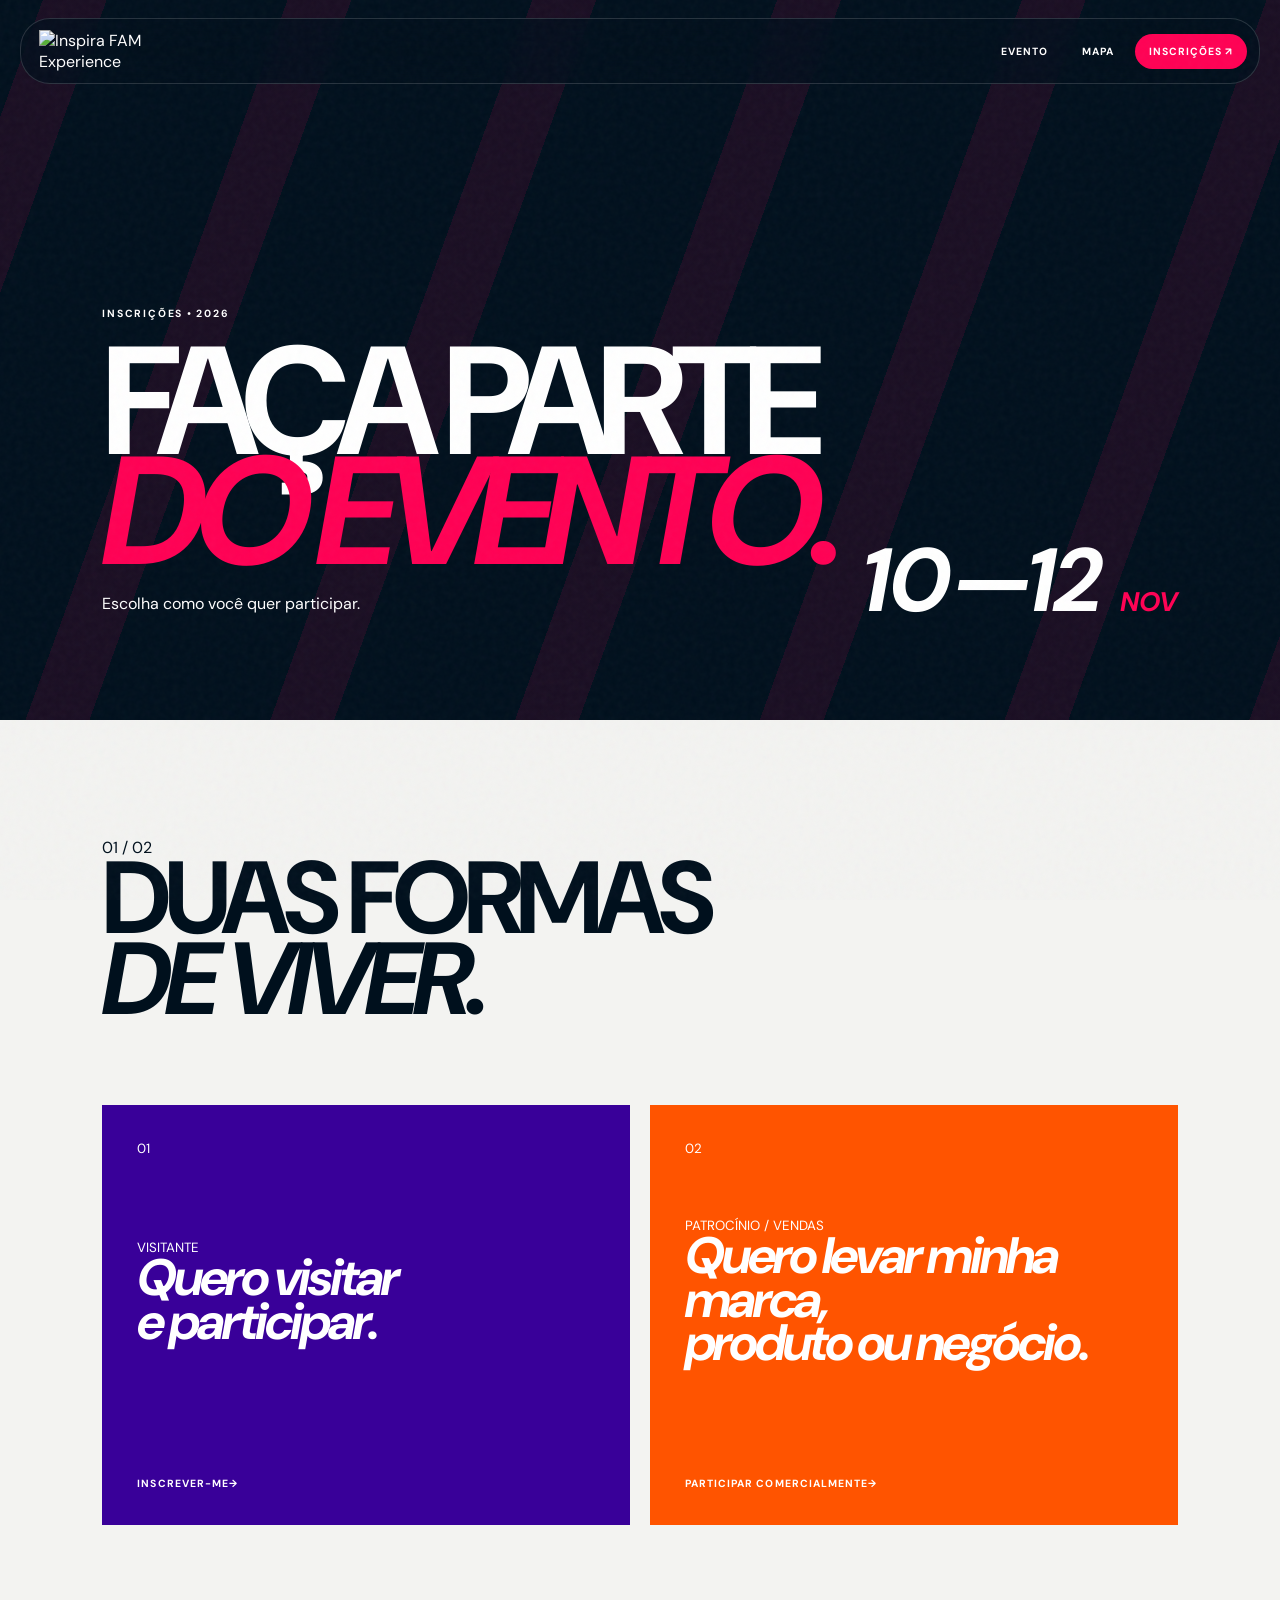
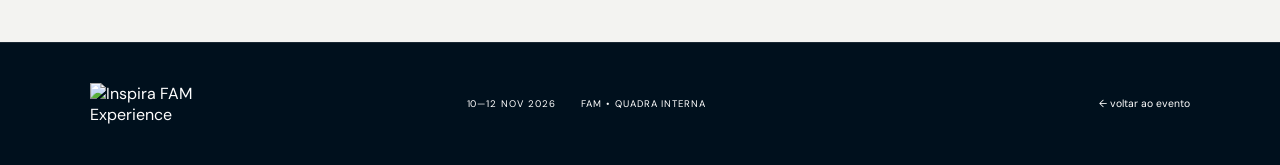
==== inscricoes.html @ b6176042 "Add files via upload" ====
<!doctype html>

<html lang="pt-BR">

<head>

  <meta charset="utf-8">

  <meta
    name="viewport"
    content="width=device-width, initial-scale=1"
  >

  <title>
    Inscrições — Inspira FAM Experience
  </title>

  <link
    rel="stylesheet"
    href="style.css"
  >

</head>


<body class="registration-page">


  <div class="noise"></div>


  <!-- =========================================================
       MENU
  ========================================================= -->

  <header
    class="site-nav"
    id="top"
  >

    <a
      class="brand-link"
      href="index.html"
    >

      <img
        src="assets/brand/logo-experience-horizontal.png"
        alt="Inspira FAM Experience"
      >

    </a>


    <nav>

      <a
        class="nav-link"
        href="index.html"
      >
        Evento
      </a>

      <a
        class="nav-link"
        href="mapa.html"
      >
        Mapa
      </a>

      <a
        class="nav-link nav-cta active"
        href="inscricoes.html"
      >
        Inscrições
        <span>↗</span>
      </a>

    </nav>

  </header>



  <main>


    <!-- =========================================================
         HERO
    ========================================================= -->

    <section class="registration-hero section-dark">

      <div class="registration-stripes"></div>


      <img
        class="mascot registration-m1"
        src="assets/brand/mascote-arco.png"
        alt=""
      >


      <img
        class="mascot registration-m2"
        src="assets/brand/mascote-estrela.png"
        alt=""
      >


      <div class="registration-title reveal">

        <span class="kicker">
          INSCRIÇÕES • 2026
        </span>


        <h1>
          FAÇA PARTE<br>
          <i>DO EVENTO.</i>
        </h1>


        <p>
          Escolha como você quer participar.
        </p>

      </div>


      <div class="registration-date">
        10—12
        <span>NOV</span>
      </div>

    </section>



    <!-- =========================================================
         ESCOLHA
    ========================================================= -->

    <section
      class="registration-choice section-light"
      id="escolha"
    >

      <div class="choice-intro reveal">

        <span>
          01 / 02
        </span>

        <h2>
          DUAS FORMAS<br>
          <i>DE VIVER.</i>
        </h2>

      </div>


      <div class="choice-grid">


        <!-- VISITANTE -->

        <button
          class="choice-card choice-visitor reveal"
          type="button"
          data-form="visitor"
        >

          <span class="choice-number">
            01
          </span>


          <img
            src="assets/brand/mascote-quadrado.png"
            class="choice-mascot"
            alt=""
          >


          <div>

            <span>
              VISITANTE
            </span>

            <h3>
              Quero visitar<br>
              e participar.
            </h3>

          </div>


          <strong>
            INSCREVER-ME
            <b>→</b>
          </strong>

        </button>



        <!-- COMERCIAL -->

        <button
          class="choice-card choice-commercial reveal"
          type="button"
          data-form="commercial"
        >

          <span class="choice-number">
            02
          </span>


          <img
            src="assets/brand/mascote-explosao.png"
            class="choice-mascot"
            alt=""
          >


          <div>

            <span>
              PATROCÍNIO / VENDAS
            </span>

            <h3>
              Quero levar minha marca,<br>
              produto ou negócio.
            </h3>

          </div>


          <strong>
            PARTICIPAR COMERCIALMENTE
            <b>→</b>
          </strong>

        </button>

      </div>

    </section>



    <!-- =========================================================
         FORMULÁRIOS
    ========================================================= -->

    <section
      class="form-section section-dark is-hidden"
      id="forms"
      aria-hidden="true"
    >

      <div class="form-graphic">
        <span>INS</span>
        <i>pira</i>
        <b>FAM</b>
      </div>


      <div class="form-wrap">


        <!-- CABEÇALHO -->

        <div
          class="form-heading"
          id="form-heading"
        >

          <span class="kicker">
            SEU PRÓXIMO PASSO
          </span>


          <h2 id="form-title">
            INSCRIÇÃO<br>
            <i>VISITANTE.</i>
          </h2>


          <p id="form-description">
            Preencha seus dados para participar.
          </p>

        </div>



        <!-- =====================================================
             FORMULÁRIO VISITANTE
        ====================================================== -->

        <form
          id="visitor-form"
          class="event-form"
        >

          <label>

            Nome completo

            <input
              name="nome"
              type="text"
              required
            >

          </label>


          <label>

            E-mail

            <input
              name="email"
              type="email"
              required
            >

          </label>


          <label>

            Telefone / WhatsApp

            <input
              name="telefone"
              type="tel"
              required
            >

          </label>


          <label>

            Cidade

            <input
              name="cidade"
              type="text"
              required
            >

          </label>


          <label>

            Quantidade de pessoas

            <input
              name="quantidade"
              type="number"
              min="1"
              value="1"
              required
            >

          </label>


          <label class="full">

            Observações

            <textarea
              name="observacoes"
              rows="4"
            ></textarea>

          </label>


          <button
            class="button button-pink full"
            type="submit"
          >
            CONFIRMAR INSCRIÇÃO
            <span>→</span>
          </button>

        </form>



        <!-- =====================================================
             FORMULÁRIO COMERCIAL
        ====================================================== -->

        <form
          id="commercial-form"
          class="event-form"
        >

          <label>

            Nome da empresa

            <input
              name="empresa"
              required
            >

          </label>


          <label>

            Nome do responsável

            <input
              name="responsavel"
              required
            >

          </label>


          <label>

            E-mail

            <input
              name="email"
              type="email"
              required
            >

          </label>


          <label>

            Telefone / WhatsApp

            <input
              name="telefone"
              required
            >

          </label>


          <label>

            Segmento

            <input
              name="segmento"
              required
            >

          </label>


          <label>

            Tipo de participação

            <input
              name="tipo"
              placeholder="Ex.: expositor, parceiro..."
              required
            >

          </label>


          <label>

            Interesse em patrocínio

            <select
              name="patrocinio"
              required
            >

              <option value="">
                Selecione
              </option>

              <option>
                Sim
              </option>

              <option>
                Não
              </option>

              <option>
                Quero entender as possibilidades
              </option>

            </select>

          </label>


          <label>

            Interesse em vendas / exposição

            <select
              name="espaco"
              required
            >

              <option value="">
                Selecione
              </option>

              <option>
                Sim
              </option>

              <option>
                Não
              </option>

              <option>
                Quero entender as possibilidades
              </option>

            </select>

          </label>


          <label class="full">

            Mensagem

            <textarea
              name="mensagem"
              rows="5"
            ></textarea>

          </label>


          <button
            class="button button-pink full"
            type="submit"
          >
            ENVIAR INTERESSE
            <span>→</span>
          </button>

        </form>



        <!-- =====================================================
             MENSAGEM DE SUCESSO
        ====================================================== -->

        <div
          class="form-success"
          id="form-success"
          hidden
        >

          <img
            id="success-mascot"
            src="assets/brand/mascote-estrela.png"
            alt=""
          >


          <span id="success-kicker">
            inscrição confirmada!
          </span>


          <h3 id="success-title">
            Você está<br>
            no Inspira FAM.
          </h3>


          <p id="success-description"></p>


          <a
            href="index.html"
            class="button button-light"
          >
            VOLTAR PARA O INÍCIO
            <span>→</span>
          </a>

        </div>


      </div>

    </section>


  </main>



  <!-- =========================================================
       FOOTER
  ========================================================= -->

  <footer class="footer section-dark">

    <img
      src="assets/brand/logo-experience-horizontal.png"
      alt="Inspira FAM Experience"
    >

    <div>

      <span>
        10—12 NOV 2026
      </span>

      <span>
        FAM • QUADRA INTERNA
      </span>

    </div>

    <a href="index.html">
      ← voltar ao evento
    </a>

  </footer>


  <script src="script.js"></script>

</body>

</html>
---- style.css ----
/* =========================================================
   STYLE.CSS — INSPIRA FAM EXPERIENCE

   COMO ENCONTRAR CADA PARTE:

   01. BASE GLOBAL
       → variáveis
       → reset
       → tipografia
       → reveal

   02. COMPONENTES
       → menu
       → botões
       → mascotes
       → footer
       → modais

   03. HOME
       → hero
       → manifesto
       → impacto
       → experiências
       → galeria
       → próxima edição
       → CTA

   04. INSCRIÇÕES
       → hero
       → cards de escolha
       → formulários
       → sucesso

   05. MAPA
       → hero
       → mapa interativo
       → legenda
       → modal
       → final

   06. ANIMAÇÕES

   07. MOBILE
       → menu
       → home
       → inscrições
       → mapa
       → modais

   DICA:
   use CTRL + F e pesquise pelo título da seção
   ou pelo nome da classe.
========================================================= */


@import url(
  "https://fonts.googleapis.com/css2?family=DM+Sans:ital,wght@0,400;0,500;0,700;1,700&display=swap"
);



/* =========================================================
   01. BASE GLOBAL
========================================================= */


/* ---------------------------------------------------------
   VARIÁVEIS
--------------------------------------------------------- */

:root {

  --navy: #00101d;

  --purple: #390099;

  --magenta: #9e0059;

  --pink: #ff0054;

  --orange: #ff5400;

  --yellow: #ffbd00;

  --off: #f3f3f1;

  --white: #ffffff;

  --ink: #071421;

  --ease:
    cubic-bezier(.22, .8, .22, 1);

}



/* ---------------------------------------------------------
   RESET
--------------------------------------------------------- */

* {
  box-sizing: border-box;
}


html {

  scroll-behavior: smooth;

  scroll-padding-top: 90px;

}


body {

  margin: 0;

  background: var(--navy);

  color: white;

  font-family:
    "DM Sans",
    sans-serif;

  overflow-x: hidden;

}


button,
a,
input,
textarea,
select {

  font-family: inherit;

  -webkit-tap-highlight-color:
    transparent;

}


button {
  cursor: pointer;
}


a {

  color: inherit;

  text-decoration: none;

}


img {

  display: block;

  max-width: 100%;

}


h1,
h2,
h3,
p {
  margin-top: 0;
}



/* ---------------------------------------------------------
   TIPOS DE SEÇÃO
--------------------------------------------------------- */

.section-dark {

  background: var(--navy);

  color: white;

}


.section-light {

  background: var(--off);

  color: var(--navy);

}


.section-pink {

  background: var(--pink);

  color: white;

}


.section-gradient {

  background:
    linear-gradient(
      135deg,
      #390099,
      #9e0059,
      #ff0054
    );

}



/* =========================================================
   RUÍDO
========================================================= */

.noise {

  position: fixed;

  inset: 0;

  pointer-events: none;

  z-index: 999;

  opacity: .035;

  background-image:
    url("data:image/svg+xml,%3Csvg viewBox='0 0 180 180' xmlns='http://www.w3.org/2000/svg'%3E%3Cfilter id='n'%3E%3CfeTurbulence type='fractalNoise' baseFrequency='.8' numOctaves='3'/%3E%3C/filter%3E%3Crect width='100%25' height='100%25' filter='url(%23n)'/%3E%3C/svg%3E");

}



/* =========================================================
   TIPOGRAFIA
========================================================= */

h2 {

  font-size:
    clamp(
      3.5rem,
      8vw,
      8rem
    );

  line-height: .79;

  letter-spacing: -.07em;

}


h2 i,
h1 i {
  font-style: italic;
}


.kicker {

  font-size: .65rem;

  font-weight: 700;

  letter-spacing: .17em;

  text-transform: uppercase;

}


.section-index {

  position: absolute;

  top: 40px;

  left: 4vw;

  font-size: .6rem;

  letter-spacing: .16em;

  opacity: .5;

}


.dark-index {
  color: var(--navy);
}



/* =========================================================
   REVEAL
========================================================= */

.reveal {

  opacity: 0;

  transform:
    translateY(35px);

  filter:
    blur(5px);

  transition:
    opacity .8s var(--ease),
    transform .8s var(--ease),
    filter .8s var(--ease);

}


.reveal.visible {

  opacity: 1;

  transform:
    translateY(0);

  filter:
    blur(0);

}



/* =========================================================
   02. COMPONENTES
========================================================= */


/* =========================================================
   MENU
========================================================= */

.site-nav {

  position: fixed;

  z-index: 500;

  top: 18px;

  left: 50%;

  transform:
    translateX(-50%);

  width:
    calc(100% - 40px);

  max-width: 1400px;

  min-height: 66px;

  padding:
    10px 12px 10px 18px;

  display: flex;

  align-items: center;

  justify-content: space-between;

  gap: 20px;

  background:
    rgba(0,16,29,.72);

  border:
    1px solid
    rgba(255,255,255,.15);

  border-radius: 30px;

  backdrop-filter:
    blur(18px);

}


.brand-link img {
  width: 165px;
}


.site-nav nav {

  display: flex;

  align-items: center;

  gap: 6px;

}


.nav-link {

  padding:
    11px 14px;

  border-radius:
    999px;

  font-size: .65rem;

  font-weight: 700;

  letter-spacing: .1em;

  text-transform: uppercase;

  transition: .3s;

}


.nav-link:hover,
.nav-link.active {

  background:
    rgba(255,255,255,.1);

}


.nav-cta {

  background:
    var(--pink) !important;

}



/* =========================================================
   BOTÕES
========================================================= */

.button {

  display: inline-flex;

  align-items: center;

  justify-content: center;

  gap: 20px;

  min-height: 50px;

  padding:
    15px 20px;

  border: 0;

  border-radius:
    999px;

  font-size: .68rem;

  font-weight: 700;

  letter-spacing: .1em;

  transition:
    transform .3s var(--ease);

}


.button:hover {

  transform:
    translateY(-4px);

}


.button-light {

  background: white;

  color: var(--navy);

}


.button-dark {

  background: var(--navy);

  color: white;

}


.button-pink {

  background: var(--pink);

  color: white;

}



/* =========================================================
   MASCOTES
========================================================= */

.mascot {

  position: absolute;

  pointer-events: none;

}



/* =========================================================
   03. HOME
========================================================= */


/* =========================================================
   HERO
========================================================= */

.hero {

  position: relative;

  min-height: 100svh;

  padding:
    22vh 8vw 10vh;

  display: flex;

  align-items: center;

  overflow: hidden;

  background:
    var(--navy);

}


.hero-stripes {

  position: absolute;

  inset: -20%;

  background:
    repeating-linear-gradient(
      110deg,

      transparent
      0 90px,

      rgba(255,0,84,.12)
      90px 150px,

      transparent
      150px 220px,

      rgba(255,84,0,.1)
      220px 280px
    );

}


.hero-video-wrap {

  position: absolute;

  right: -4vw;

  top: 8vh;

  width: 68vw;

  height: 84vh;

  overflow: hidden;

  clip-path:
    polygon(
      13% 0,
      100% 7%,
      94% 100%,
      0 90%
    );

}


.hero-video {

  width: 100%;

  height: 100%;

  object-fit: cover;

}


.hero-gradient {

  position: absolute;

  inset: 0;

  background:
    linear-gradient(
      90deg,
      var(--navy),
      rgba(0,16,29,.8) 30%,
      transparent 75%
    );

}


.hero-copy {

  position: relative;

  z-index: 5;

  max-width: 650px;

}


.eyebrow {

  font-size: .65rem;

  letter-spacing: .2em;

}


.hero-logo {

  width:
    min(600px, 80vw);

  margin:
    20px 0 25px;

}


.hero-subtitle {

  max-width: 400px;

  font-size: 1.25rem;

  line-height: 1.3;

}


.hero-subtitle strong {

  color: var(--pink);

  font-style: italic;

}


.m-star {

  width: 80px;

  right: 12vw;

  top: 16vh;

  animation:
    float 5s infinite ease-in-out;

}


.m-square {

  width: 70px;

  right: 5vw;

  bottom: 15vh;

  animation:
    float 6s infinite ease-in-out;

}


.scroll-cue {

  position: absolute;

  z-index: 5;

  bottom: 30px;

  right: 7vw;

  display: flex;

  align-items: center;

  gap: 15px;

  font-size: .6rem;

  opacity: .6;

}


.scroll-cue i {

  width: 45px;

  height: 1px;

  background: white;

}



/* =========================================================
   MANIFESTO
========================================================= */

.manifesto {

  position: relative;

  min-height: 100svh;

  padding:
    15vh 8vw;

  display: grid;

  grid-template-columns:
    1fr 1fr;

  gap: 10vw;

  align-items: center;

  overflow: hidden;

}


.manifesto-title h2 {

  margin:
    20px 0;

}


.manifesto-body {

  position: relative;

  z-index: 3;

}


.manifesto-body .lead {

  font-size:
    clamp(
      2.5rem,
      5vw,
      5rem
    );

  line-height: .85;

}


.manifesto-body > p {

  max-width: 500px;

  line-height: 1.7;

  color:
    rgba(255,255,255,.65);

}


.manifesto-signature {

  margin-top: 45px;

  display: flex;

  gap: 15px;

  flex-wrap: wrap;

  font-style: italic;

  color: var(--pink);

}


.floating-word {

  position: absolute;

  bottom: -5vw;

  left: -2vw;

  font-size: 15vw;

  font-weight: 700;

  font-style: italic;

  opacity: .03;

}


.manifesto-mascot {

  width: 110px;

  right: 7vw;

  top: 10vh;

}



/* =========================================================
   IMPACTO
========================================================= */

.impact {

  position: relative;

  padding:
    14vh 8vw;

}


.impact-head {
  max-width: 800px;
}


.edition-list {
  margin-top: 80px;
}


.edition {

  position: relative;

  display: grid;

  grid-template-columns:
    120px 1fr 2fr 80px;

  align-items: center;

  gap: 30px;

  padding:
    35px 0;

  border-bottom:
    1px solid
    rgba(0,16,29,.2);

}


.edition-year {

  font-size: 2rem;

  font-weight: 700;

}


.edition-line {

  height: 1px;

  background: var(--navy);

  opacity: .2;

}


.edition-label {

  font-size: .6rem;

  opacity: .5;

}


.edition h3 {

  margin:
    5px 0 0;

  font-size: 2.2rem;

  font-style: italic;

}


.tiny-mascot {

  position: relative;

  width: 55px;

}


.impact-statement {

  margin-top: 100px;

  font-size:
    clamp(
      2.5rem,
      5vw,
      5rem
    );

  line-height: .9;

}


.impact-statement span {

  color: var(--pink);

  font-style: italic;

}



/* =========================================================
   EXPERIÊNCIAS
========================================================= */

.experiences {

  position: relative;

  min-height: 100svh;

  padding:
    14vh 8vw;

  overflow: hidden;

}


.experience-intro {

  position: relative;

  z-index: 4;

  max-width: 700px;

}


.experience-intro p {

  max-width: 400px;

  line-height: 1.6;

  color:
    rgba(255,255,255,.7);

}


.experience-list {

  position: relative;

  z-index: 5;

  width: 58%;

  margin-top: 60px;

}


.experience-item {

  width: 100%;

  min-height: 90px;

  padding:
    20px 5px;

  display: grid;

  grid-template-columns:
    50px 1fr 50px;

  align-items: center;

  border: 0;

  border-bottom:
    1px solid
    rgba(255,255,255,.35);

  background: transparent;

  color: white;

  text-align: left;

  transition:
    .35s var(--ease);

}


.experience-item span {
  font-size: .6rem;
}


.experience-item strong {

  font-size:
    clamp(
      1.7rem,
      3vw,
      3rem
    );

  font-style: italic;

}


.experience-item i {

  font-size: 1.4rem;

  transition:
    transform .35s;

}


.experience-item:hover,
.experience-item.touch-active {

  padding-left: 15px;

  background:
    rgba(255,255,255,.12);

  transform:
    translateX(8px);

}


.experience-item:hover i,
.experience-item.touch-active i {

  transform:
    translate(5px,-5px);

}


.experience-stage {

  position: absolute;

  width: 600px;

  height: 600px;

  right: -60px;

  bottom: -50px;

}


.stage-ring {

  position: absolute;

  inset: 30px;

  border:
    1px solid
    rgba(255,255,255,.2);

  border-radius: 50%;

  animation:
    spin 18s linear infinite;

}


.stage-ring::before,
.stage-ring::after {

  content: "";

  position: absolute;

  border:
    1px solid
    rgba(255,255,255,.15);

  border-radius: 50%;

}


.stage-ring::before {
  inset: 70px;
}


.stage-ring::after {
  inset: 140px;
}


.stage-mascot {

  width: 150px;

  left: 225px;

  top: 225px;

  transition:
    transform .5s var(--ease);

}


.stage-word {

  position: absolute;

  bottom: 30px;

  right: 30px;

  font-size: 8rem;

  font-weight: 700;

  font-style: italic;

  opacity: .08;

}



/* =========================================================
   GALERIA
========================================================= */

.gallery {

  position: relative;

  padding:
    14vh 8vw;

  overflow: hidden;

}


.gallery-head {

  display: grid;

  grid-template-columns:
    2fr 1fr;

  align-items: end;

  gap: 50px;

  margin-bottom: 70px;

}


.gallery-head p {

  color:
    rgba(255,255,255,.6);

  line-height: 1.6;

}


.editorial-gallery {

  display: grid;

  grid-template-columns:
    repeat(3,1fr);

  grid-template-rows:
    250px 300px;

  gap: 12px;

}


.photo-placeholder {

  position: relative;

  border: 0;

  padding: 20px;

  text-align: left;

  overflow: hidden;

  background:
    linear-gradient(
      135deg,
      var(--purple),
      var(--pink)
    );

  color: white;

  transition:
    transform .4s;

}


.photo-placeholder:hover {

  transform:
    scale(.98);

}


.photo-placeholder strong {

  position: absolute;

  bottom: 20px;

  left: 20px;

}


.p1 {

  grid-row:
    1 / 3;

}


.p3 {

  grid-row:
    1 / 3;

  grid-column: 3;

}



/* =========================================================
   MARQUEE DA GALERIA
========================================================= */

.gallery-marquee {

  position: relative;

  width: 100%;

  margin-top: 70px;

  overflow: hidden;

  white-space: nowrap;

  font-size:
    clamp(
      3rem,
      7vw,
      6rem
    );

  font-weight: 700;

  font-style: italic;

  letter-spacing: -.04em;

  opacity: .11;

  pointer-events: none;

}


.gallery-marquee span {

  display: inline-block;

  min-width: max-content;

  animation:
    inspiraMarquee
    14s
    linear
    infinite;

  will-change: transform;

}



/* =========================================================
   PRÓXIMA EDIÇÃO
========================================================= */

.next-edition {

  position: relative;

  min-height: 900px;

  padding:
    14vh 8vw;

  overflow: hidden;

}


.date-lockup {

  margin-top: 80px;

  display: flex;

  align-items: center;

  gap: 30px;

}


.date-big {

  font-size:
    clamp(
      8rem,
      18vw,
      18rem
    );

  font-weight: 700;

  letter-spacing: -.1em;

  line-height: .7;

}


.date-big span {
  color: var(--pink);
}


.date-month {

  font-size: 4rem;

  font-weight: 700;

  line-height: .8;

}


.date-month small {
  font-size: 1rem;
}


.event-details {

  margin-top: 100px;

  display: grid;

  grid-template-columns:
    repeat(3,1fr);

  gap: 40px;

}


.event-details span {

  display: block;

  margin-bottom: 8px;

  font-size: .6rem;

  text-transform: uppercase;

  opacity: .5;

}


.detail-sticker {

  position: absolute;

  right: 7vw;

  bottom: 40px;

  padding: 20px;

  background: var(--yellow);

  font-size: 2rem;

  font-weight: 700;

  transform:
    rotate(6deg);

}


.detail-mascot {

  width: 80px;

  right: 28vw;

  bottom: 50px;

}



/* =========================================================
   CTA FINAL
========================================================= */

.final-cta {

  position: relative;

  min-height: 100svh;

  padding:
    12vh 8vw;

  display: flex;

  align-items: center;

  justify-content: center;

  text-align: center;

  overflow: hidden;

}


.cta-content {

  position: relative;

  z-index: 3;

}


.cta-logo {

  width: 400px;

  margin:
    30px auto;

}


.cta-mascot {
  width: 90px;
}


.cta-m1 {

  left: 10vw;

  top: 15vh;

}


.cta-m2 {

  right: 10vw;

  bottom: 15vh;

}



/* =========================================================
   FOOTER
========================================================= */

.footer {

  padding:
    40px 7vw;

  display: grid;

  grid-template-columns:
    1fr 1fr 1fr;

  align-items: center;

  gap: 30px;

  border-top:
    1px solid
    rgba(255,255,255,.1);

}


.footer img {
  width: 180px;
}


.footer div {

  display: flex;

  gap: 25px;

  font-size: .6rem;

  letter-spacing: .1em;

}


.footer a {

  justify-self: end;

  font-size: .65rem;

}



/* =========================================================
   MODAIS
========================================================= */

.experience-modal,
.map-modal {

  width:
    min(
      650px,
      calc(100% - 30px)
    );

  max-height:
    calc(100svh - 30px);

  border: 0;

  padding: 0;

  background: transparent;

  color: white;

  overflow: visible;

}


.experience-modal::backdrop,
.map-modal::backdrop {

  background:
    rgba(0,16,29,.82);

  backdrop-filter:
    blur(12px);

}


.experience-modal-content,
.map-modal-card {

  position: relative;

  min-height: 520px;

  padding: 55px;

  display: flex;

  flex-direction: column;

  justify-content: flex-end;

  overflow: hidden;

  background:
    linear-gradient(
      135deg,
      var(--purple),
      var(--pink),
      var(--orange)
    );

}


.experience-modal[data-tone="yellow"]
.experience-modal-content {

  background:
    linear-gradient(
      135deg,
      var(--orange),
      var(--yellow)
    );

}


.experience-modal-number,
.map-modal-number {

  position: absolute;

  top: 40px;

  left: 55px;

  font-size: .65rem;

  letter-spacing: .16em;

}


.experience-modal-label,
.map-modal-kicker {

  margin-bottom: 12px;

  font-size: .6rem;

  letter-spacing: .16em;

}


.experience-modal h2,
.map-modal h2 {

  margin:
    0 0 25px;

  font-size:
    clamp(
      4rem,
      9vw,
      7rem
    );

  line-height: .8;

  font-style: italic;

  letter-spacing: -.07em;

}


.experience-modal p,
.map-modal p {

  max-width: 500px;

  margin-bottom: 30px;

  color:
    rgba(255,255,255,.8);

  line-height: 1.6;

}


.experience-modal-button,
.map-modal-action {

  width: fit-content;

  padding:
    15px 20px;

  border: 0;

  border-radius:
    999px;

  background: white;

  color: var(--navy);

  font-size: .65rem;

  font-weight: 700;

  letter-spacing: .1em;

}


.experience-modal-close,
.map-modal-close {

  position: absolute;

  z-index: 20;

  top: 16px;

  right: 16px;

  width: 45px;

  height: 45px;

  border:
    1px solid
    rgba(255,255,255,.4);

  border-radius: 50%;

  background:
    rgba(0,0,0,.2);

  color: white;

  font-size: 1.5rem;

}


.experience-modal-decoration,
.map-modal-word {

  position: absolute;

  right: -10px;

  top: 80px;

  font-size: 9rem;

  font-weight: 700;

  font-style: italic;

  opacity: .06;

}



/* =========================================================
   04. INSCRIÇÕES
========================================================= */


/* =========================================================
   HERO DE INSCRIÇÕES
========================================================= */

.registration-hero {

  position: relative;

  min-height: 80svh;

  padding:
    22vh 8vw 10vh;

  display: flex;

  align-items: flex-end;

  overflow: hidden;

}


.registration-stripes {

  position: absolute;

  inset: -20%;

  background:
    repeating-linear-gradient(
      110deg,
      transparent 0 100px,
      rgba(255,0,84,.1) 100px 160px,
      transparent 160px 230px
    );

}


.registration-title {

  position: relative;

  z-index: 4;

}


.registration-title h1 {

  margin:
    25px 0;

  font-size:
    clamp(
      5rem,
      12vw,
      12rem
    );

  line-height: .72;

  letter-spacing: -.09em;

}


.registration-title h1 i {
  color: var(--pink);
}


.registration-date {

  position: absolute;

  right: 8vw;

  bottom: 9vh;

  font-size:
    clamp(
      3rem,
      7vw,
      7rem
    );

  font-weight: 700;

  font-style: italic;

}


.registration-date span {

  color: var(--pink);

  font-size: .3em;

}


.registration-m1 {

  width: 130px;

  right: 25vw;

  top: 22vh;

}


.registration-m2 {

  width: 80px;

  right: 8vw;

  top: 17vh;

}



/* =========================================================
   ESCOLHA DO TIPO DE INSCRIÇÃO
========================================================= */

.registration-choice {

  padding:
    13vh 8vw;

}


.choice-intro {
  margin-bottom: 60px;
}


.choice-grid {

  max-width: 1200px;

  margin: auto;

  display: grid;

  grid-template-columns:
    1fr 1fr;

  gap: 20px;

}


.choice-card {

  position: relative;

  min-height: 420px;

  padding: 35px;

  border: 0;

  color: white;

  text-align: left;

  display: flex;

  flex-direction: column;

  justify-content: space-between;

  overflow: hidden;

  transition:
    .4s var(--ease);

}


.choice-visitor {
  background: var(--purple);
}


.choice-commercial {
  background: var(--orange);
}


.choice-mascot {

  position: absolute;

  width: 150px;

  right: 25px;

  top: 25px;

  transition: .4s;

}


.choice-card h3 {

  font-size:
    clamp(
      2.4rem,
      4vw,
      4.5rem
    );

  line-height: .85;

  letter-spacing: -.06em;

  font-style: italic;

}


.choice-card > strong {

  display: flex;

  justify-content: space-between;

  font-size: .65rem;

  letter-spacing: .1em;

}


.choice-card:hover,
.choice-card.touch-hover {

  transform:
    translateY(-10px)
    scale(1.015);

  box-shadow:
    0 25px 50px
    rgba(0,0,0,.2);

}


.choice-card:hover .choice-mascot,
.choice-card.touch-hover .choice-mascot {

  transform:
    rotate(12deg)
    scale(1.1);

}



/* =========================================================
   FORMULÁRIOS
========================================================= */

.form-section {

  position: relative;

  min-height: 100svh;

  padding:
    14vh 8vw;

  overflow: hidden;

}


.form-section.is-hidden {

  display:
    none !important;

}


.form-wrap {

  position: relative;

  z-index: 3;

  max-width: 1000px;

  margin: auto;

}


.form-graphic {

  position: absolute;

  right: -8vw;

  top: 5vh;

  font-size: 20vw;

  font-weight: 700;

  opacity: .03;

}


.event-form {

  display: none;

  grid-template-columns:
    1fr 1fr;

  gap: 18px;

  margin-top: 50px;

}


.event-form.active {
  display: grid;
}


.event-form label {

  display: flex;

  flex-direction: column;

  gap: 8px;

  font-size: .65rem;

  letter-spacing: .1em;

  text-transform: uppercase;

  color:
    rgba(255,255,255,.6);

}


.event-form input,
.event-form textarea,
.event-form select {

  width: 100%;

  padding: 15px;

  border:
    1px solid
    rgba(255,255,255,.2);

  background:
    rgba(255,255,255,.05);

  color: white;

  outline: none;

  font-size: 1rem;

}


.event-form input:focus,
.event-form textarea:focus,
.event-form select:focus {

  border-color:
    var(--pink);

}


.event-form select option {
  color: black;
}


.event-form .full {

  grid-column:
    1 / -1;

}


.form-success {

  padding:
    70px 0;

  text-align: center;

}


.form-success[hidden] {
  display: none;
}


.form-success img {

  width: 90px;

  margin: auto;

  animation:
    float 4s infinite ease-in-out;

}


.form-success > span {

  display: block;

  margin-top: 20px;

  color: var(--pink);

  font-weight: 700;

  font-style: italic;

}


.form-success h3 {

  margin:
    15px 0;

  font-size:
    clamp(
      3rem,
      6vw,
      6rem
    );

  line-height: .85;

}


.form-success p {

  max-width: 550px;

  margin:
    0 auto 30px;

  color:
    rgba(255,255,255,.6);

}



/* =========================================================
   05. MAPA
========================================================= */


/* =========================================================
   HERO DO MAPA
========================================================= */

.map-hero {

  position: relative;

  min-height: 100svh;

  padding:
    20vh 8vw 10vh;

  display: flex;

  align-items: center;

  overflow: hidden;

}


.map-hero-copy {

  position: relative;

  z-index: 5;

  max-width: 750px;

}


.map-hero-copy h1 {

  margin:
    25px 0;

  font-size:
    clamp(
      5rem,
      11vw,
      11rem
    );

  line-height: .72;

  letter-spacing: -.08em;

}


.map-hero-copy h1 i {
  color: var(--pink);
}


.map-hero-copy p {

  max-width: 500px;

  color:
    rgba(255,255,255,.65);

  line-height: 1.6;

}


.map-hero-lines {

  position: absolute;

  inset: -20%;

  background:
    repeating-linear-gradient(
      110deg,
      transparent 0 90px,
      rgba(255,0,84,.08) 90px 150px,
      transparent 150px 220px,
      rgba(255,84,0,.08) 220px 280px
    );

  animation:
    mapLines
    12s
    infinite
    alternate
    ease-in-out;

}


.map-hero-word {

  position: absolute;

  right: -4vw;

  bottom: 0;

  font-size: 27vw;

  font-weight: 700;

  opacity: .025;

}


.map-orbit {

  position: absolute;

  width: 500px;

  height: 500px;

  right: 6vw;

  top: 20vh;

}


.map-orbit-ring {

  position: absolute;

  border:
    1px solid
    rgba(255,255,255,.18);

  border-radius: 50%;

}


.ring-1 {

  inset: 0;

  animation:
    spin
    20s
    linear
    infinite;

}


.ring-2 {

  inset: 70px;

  border-style: dashed;

  animation:
    spinReverse
    15s
    linear
    infinite;

}


.ring-3 {

  inset: 150px;

  animation:
    pulse
    3s
    infinite
    ease-in-out;

}


.map-orbit-mascot {

  position: absolute;

  width: 100px;

  left: 50%;

  top: 50%;

  transform:
    translate(-50%,-50%);

  animation:
    mapMascot
    4s
    infinite
    ease-in-out;

}



/* =========================================================
   MAPA INTERATIVO
========================================================= */

.event-map-section {

  padding:
    14vh 7vw;

}


.map-section-head {

  max-width: 1250px;

  margin:
    0 auto 70px;

  display: flex;

  justify-content: space-between;

  align-items: flex-end;

  gap: 50px;

}


.map-section-head > p {

  max-width: 400px;

  color:
    rgba(0,16,29,.6);

  line-height: 1.6;

}


.event-map-shell {

  position: relative;

  max-width: 1250px;

  margin: auto;

  padding: 30px;

  background:
    var(--navy);

  box-shadow:
    0 30px 80px
    rgba(0,16,29,.2);

}


.map-plan {

  position: relative;

  min-height: 760px;

  overflow: hidden;

  background:
    linear-gradient(
      rgba(255,255,255,.025) 1px,
      transparent 1px
    ),
    linear-gradient(
      90deg,
      rgba(255,255,255,.025) 1px,
      transparent 1px
    ),
    var(--navy);

  background-size:
    35px 35px;

}


.map-zone {

  position: absolute;

  padding: 25px;

  border:
    1px solid
    rgba(255,255,255,.15);

  color: white;

  text-align: left;

  overflow: hidden;

  transition:
    .4s var(--ease);

}


.map-zone-number {

  display: block;

  margin-bottom: 20px;

  font-size: .6rem;

}


.map-zone strong {

  display: block;

  font-size:
    clamp(
      1.3rem,
      2.5vw,
      2.5rem
    );

  font-style: italic;

}


.map-zone small {

  display: block;

  margin-top: 8px;

  font-size: .55rem;

  letter-spacing: .1em;

  text-transform: uppercase;

  opacity: .65;

}



/* ENTRADA */

.zone-entry {

  left: 5%;

  bottom: 5%;

  width: 22%;

  height: 22%;

  background:
    var(--pink);

}



/* EXPOSITORES */

.zone-exhibitors {

  left: 5%;

  top: 6%;

  width: 39%;

  height: 38%;

  background:
    var(--purple);

}



/* GASTRONOMIA */

.zone-food {

  right: 5%;

  top: 6%;

  width: 25%;

  height: 31%;

  background:
    var(--orange);

}



/* ATIVIDADES */

.zone-activities {

  left: 34%;

  top: 51%;

  width: 30%;

  height: 39%;

  background:
    var(--magenta);

}



/* NETWORKING */

.zone-network {

  right: 5%;

  top: 44%;

  width: 25%;

  height: 23%;

  background:
    linear-gradient(
      135deg,
      #0057ff,
      var(--purple)
    );

}



/* PALCO */

.zone-stage {

  right: 5%;

  bottom: 5%;

  width: 25%;

  height: 20%;

  background:
    var(--yellow);

  color:
    var(--navy);

}



/* BANHEIROS */

.zone-restroom {

  left: 5%;

  top: 50%;

  width: 22%;

  height: 18%;

  background:
    #25465f;

}



/* HOVER / ATIVO */

.map-zone:hover,
.map-zone-active {

  z-index: 10;

  transform:
    translateY(-10px)
    scale(1.025);

  box-shadow:
    0 25px 50px
    rgba(0,0,0,.3);

  filter:
    saturate(1.15)
    brightness(1.05);

}


.map-zone-ready {

  animation:
    zoneEntrance
    .7s
    var(--ease)
    backwards;

  animation-delay:
    var(--zone-delay);

}


.map-zone-pulse {

  animation:
    zonePulse
    1s
    var(--ease);

}



/* =========================================================
   ROTAS
========================================================= */

.map-route {

  position: absolute;

  border:
    2px dashed
    rgba(255,255,255,.2);

  pointer-events: none;

  animation:
    routePulse
    2s
    infinite;

}


.route-a {

  left: 25%;

  bottom: 18%;

  width: 20%;

  height: 28%;

  border-left: 0;

  border-bottom: 0;

}


.route-b {

  right: 25%;

  top: 30%;

  width: 20%;

  height: 30%;

  border-left: 0;

  border-bottom: 0;

}



/* =========================================================
   VOCÊ ESTÁ AQUI
========================================================= */

.map-you-are-here {

  position: absolute;

  left: 6%;

  bottom: 29%;

  color: white;

  font-size: .55rem;

  letter-spacing: .1em;

  display: flex;

  align-items: center;

  gap: 10px;

}


.map-you-are-here span {

  width: 10px;

  height: 10px;

  border-radius: 50%;

  background: white;

  box-shadow:
    0 0 0 8px
    rgba(255,255,255,.1);

  animation:
    pulse
    2s
    infinite;

}



/* =========================================================
   BÚSSOLA
========================================================= */

.map-compass {

  position: absolute;

  z-index: 20;

  right: 50px;

  top: 50px;

  width: 50px;

  height: 50px;

  border:
    1px solid
    rgba(255,255,255,.3);

  border-radius: 50%;

  color: white;

  display: grid;

  place-items: center;

  font-size: .6rem;

}



/* =========================================================
   LEGENDA DO MAPA
========================================================= */

.map-legend {

  max-width: 1250px;

  margin:
    40px auto;

  display: grid;

  grid-template-columns:
    .7fr 2fr;

  gap: 50px;

  border-top:
    1px solid
    rgba(0,16,29,.15);

  padding-top: 30px;

}


.map-legend-title {

  display: flex;

  flex-direction: column;

  gap: 8px;

}


.map-legend-title span {

  font-size: .6rem;

  letter-spacing: .15em;

}


.map-legend-grid {

  display: grid;

  grid-template-columns:
    repeat(3,1fr);

  gap: 8px;

}


.map-legend-grid button {

  padding: 12px;

  border: 0;

  border-bottom:
    1px solid
    rgba(0,16,29,.12);

  background: transparent;

  text-align: left;

  color: var(--navy);

  transition: .3s;

}


.map-legend-grid button:hover {

  transform:
    translateX(6px);

}


.map-legend-grid i {

  margin-right: 8px;

  font-size: .6rem;

  opacity: .4;

}



/* =========================================================
   FINAL DO MAPA
========================================================= */

.map-help {

  position: relative;

  min-height: 75svh;

  padding:
    14vh 8vw;

  display: flex;

  align-items: center;

  overflow: hidden;

}


.map-help-copy {

  position: relative;

  z-index: 3;

  max-width: 800px;

}


.map-help-copy p {

  max-width: 500px;

  color:
    rgba(255,255,255,.6);

  line-height: 1.6;

}


.map-help-mascot {

  position: absolute;

  width: 180px;

  right: 10vw;

  top: 35%;

  animation:
    float 5s infinite;

}



/* =========================================================
   CORES DOS MODAIS DO MAPA
========================================================= */

.map-modal[data-tone="purple"]
.map-modal-card {

  background:
    linear-gradient(
      135deg,
      #26006a,
      #6500c8
    );

}


.map-modal[data-tone="orange"]
.map-modal-card {

  background:
    linear-gradient(
      135deg,
      var(--orange),
      var(--pink)
    );

}


.map-modal[data-tone="magenta"]
.map-modal-card {

  background:
    linear-gradient(
      135deg,
      var(--magenta),
      var(--pink)
    );

}


.map-modal[data-tone="blue"]
.map-modal-card {

  background:
    linear-gradient(
      135deg,
      #0057ff,
      var(--purple)
    );

}


.map-modal[data-tone="yellow"]
.map-modal-card {

  background:
    linear-gradient(
      135deg,
      var(--yellow),
      var(--orange)
    );

}


.map-modal[data-tone="navy"]
.map-modal-card {

  background:
    linear-gradient(
      135deg,
      var(--navy),
      #25465f
    );

}



/* =========================================================
   06. ANIMAÇÕES
========================================================= */

@keyframes float {

  0%,
  100% {

    transform:
      translateY(0)
      rotate(-3deg);

  }

  50% {

    transform:
      translateY(-15px)
      rotate(5deg);

  }

}


@keyframes spin {

  to {
    transform: rotate(360deg);
  }

}


@keyframes spinReverse {

  to {
    transform: rotate(-360deg);
  }

}


@keyframes pulse {

  0%,
  100% {

    transform: scale(1);

    opacity: .5;

  }

  50% {

    transform: scale(1.1);

    opacity: 1;

  }

}


@keyframes mapLines {

  from {

    transform:
      translateX(-30px)
      rotate(-5deg);

  }

  to {

    transform:
      translateX(30px)
      rotate(-5deg);

  }

}


@keyframes mapMascot {

  0%,
  100% {

    transform:
      translate(-50%,-50%)
      rotate(-5deg);

  }

  50% {

    transform:
      translate(-50%,-60%)
      rotate(8deg);

  }

}


@keyframes zoneEntrance {

  from {

    opacity: 0;

    transform:
      translateY(25px)
      scale(.96);

  }

  to {

    opacity: 1;

    transform: none;

  }

}


@keyframes zonePulse {

  0% {
    transform: scale(1);
  }

  50% {
    transform: scale(1.07);
  }

  100% {
    transform: scale(1);
  }

}


@keyframes routePulse {

  0%,
  100% {
    opacity: .2;
  }

  50% {
    opacity: .8;
  }

}


@keyframes inspiraMarquee {

  from {
    transform: translateX(0);
  }

  to {
    transform: translateX(-50%);
  }

}



/* =========================================================
   ANIMAÇÕES DOS STICKERS
========================================================= */

@keyframes stickerFloat {

  0%,
  100% {

    transform:
      translateY(0)
      rotate(0deg);

  }

  50% {

    transform:
      translateY(-12px)
      rotate(4deg);

  }

}


@keyframes stickerFloatReverse {

  0%,
  100% {

    transform:
      translateY(0)
      rotate(0deg);

  }

  50% {

    transform:
      translateY(10px)
      rotate(-5deg);

  }

}


@keyframes stickerPulse {

  0%,
  100% {

    transform:
      scale(1)
      rotate(0deg);

  }

  50% {

    transform:
      scale(1.08)
      rotate(5deg);

  }

}



/* =========================================================
   STICKERS DA HOME
========================================================= */

.hero-mascot.m-star {

  animation:
    stickerFloat
    4s
    ease-in-out
    infinite;

}


.hero-mascot.m-square {

  animation:
    stickerFloatReverse
    5s
    ease-in-out
    infinite;

}


.manifesto-mascot {

  animation:
    stickerFloat
    4.5s
    ease-in-out
    infinite;

}


.tiny-mascot {

  animation:
    stickerPulse
    4s
    ease-in-out
    infinite;

}


.stage-mascot {

  animation:
    stickerFloatReverse
    4.5s
    ease-in-out
    infinite;

}


.detail-mascot {

  animation:
    stickerFloat
    4s
    ease-in-out
    infinite;

}


.cta-mascot {

  animation:
    stickerFloat
    4s
    ease-in-out
    infinite;

}


.cta-m2 {

  animation:
    stickerFloatReverse
    4.7s
    ease-in-out
    infinite;

}



/* =========================================================
   STICKERS DAS INSCRIÇÕES
========================================================= */

.registration-m1 {

  animation:
    stickerFloat
    4s
    ease-in-out
    infinite;

}


.registration-m2 {

  animation:
    stickerFloatReverse
    4.8s
    ease-in-out
    infinite;

}


.choice-mascot {

  animation:
    stickerFloat
    4.5s
    ease-in-out
    infinite;

}



/* =========================================================
   STICKERS DO MAPA
========================================================= */

.map-orbit-mascot {

  animation:
    stickerFloat
    4s
    ease-in-out
    infinite;

}


.map-help-mascot {

  animation:
    stickerFloatReverse
    4.5s
    ease-in-out
    infinite;

}



/* =========================================================
   07. MOBILE
   Até 850px
========================================================= */

@media (max-width: 850px) {


  /* =======================================================
     PROTEÇÃO CONTRA SCROLL LATERAL
  ======================================================= */

  html,
  body {

    width: 100%;

    max-width: 100%;

    overflow-x: hidden;

  }


  body {
    position: relative;
  }


  section,
  main,
  footer {

    max-width: 100%;

  }



  /* =======================================================
     MENU MOBILE
  ======================================================= */

  .site-nav {

    top: 8px;

    left: 8px;

    transform: none;

    width:
      calc(100% - 16px);

    min-height: 54px;

    padding:
      6px 7px 6px 11px;

    gap: 6px;

    border-radius: 22px;

  }


  .brand-link {

    flex:
      0 1 105px;

    min-width: 0;

  }


  .brand-link img {

    width: 100%;

    max-width: 105px;

  }


  .site-nav nav {

    flex-shrink: 0;

    display: flex;

    align-items: center;

    gap: 2px;

  }


  .nav-link {

    padding:
      8px 7px;

    font-size: .48rem;

    letter-spacing: .04em;

    white-space: nowrap;

  }


  .nav-cta {

    padding:
      9px 10px;

  }



  /* =======================================================
     TÍTULOS GERAIS MOBILE
  ======================================================= */

  h2 {

    max-width: 100%;

    font-size:
      clamp(
        3.1rem,
        15vw,
        5.3rem
      );

    line-height: .82;

    letter-spacing: -.065em;

    overflow-wrap: normal;

    word-break: normal;

  }


  .kicker {

    font-size: .58rem;

    letter-spacing: .14em;

  }


  .section-index {

    position: static;

    display: block;

    margin-bottom: 55px;

    font-size: .58rem;

  }



  /* =======================================================
     HERO MOBILE
  ======================================================= */

  .hero {

    min-height: 100svh;

    padding:
      115px 20px 50px;

    display: flex;

    align-items: flex-end;

    overflow: hidden;

  }


  .hero-stripes {

    inset: 0;

  }


  .hero-video-wrap {

    top: 0;

    right: -45%;

    width: 120%;

    height: 100%;

    opacity: .45;

    clip-path: none;

  }


  .hero-gradient {

    background:
      linear-gradient(
        180deg,
        rgba(0,16,29,.2) 0%,
        rgba(0,16,29,.55) 42%,
        var(--navy) 100%
      );

  }


  .hero-copy {

    width: 100%;

    max-width: none;

    padding-bottom: 35px;

  }


  .eyebrow {

    margin-bottom: 18px;

    font-size: .58rem;

  }


  .hero-logo {

    width:
      min(100%, 360px);

    margin:
      15px 0 24px;

  }


  .hero-subtitle {

    max-width: 290px;

    margin-bottom: 28px;

    font-size: 1.05rem;

    line-height: 1.35;

  }


  .hero .button {

    width: 100%;

    max-width: 330px;

    justify-content:
      space-between;

    padding:
      16px 24px;

  }


  .hero-mascot.m-star {

    width: 55px;

    top: 90px;

    right: 18px;

  }


  .hero-mascot.m-square {

    width: 48px;

    right: 18px;

    bottom: 190px;

  }


  .scroll-cue {
    display: none;
  }



  /* =======================================================
     MANIFESTO MOBILE
  ======================================================= */

  .manifesto {

    min-height: auto;

    padding:
      90px 20px 100px;

    display: block;

    overflow: hidden;

  }


  .manifesto .section-index {

    margin-bottom: 85px;

  }


  .manifesto-title {

    width: 100%;

    max-width: 100%;

  }


  .manifesto-title .kicker {

    display: block;

    margin-bottom: 24px;

  }


  .manifesto-title h2 {

    width: 100%;

    max-width: 100%;

    margin: 0;

    font-size:
      clamp(
        3.2rem,
        16vw,
        5.4rem
      );

    line-height: .78;

    letter-spacing: -.07em;

    white-space: normal;

  }


  .manifesto-body {

    margin-top: 65px;

    width: 100%;

  }


  .manifesto-body .lead {

    font-size:
      clamp(
        2.5rem,
        12vw,
        4rem
      );

    line-height: .88;

  }


  .manifesto-body > p {

    max-width: 100%;

    font-size: .95rem;

    line-height: 1.65;

  }


  .manifesto-signature {

    margin-top: 35px;

    gap: 10px;

    font-size: .85rem;

  }


  .floating-word {

    font-size: 30vw;

    bottom: 0;

  }


  .manifesto-mascot {

    width: 65px;

    top: 55px;

    right: 20px;

  }



  /* =======================================================
     IMPACTO MOBILE
  ======================================================= */

  .impact {

    padding:
      90px 20px 100px;

  }


  .impact-head h2 {

    margin-top: 22px;

    font-size:
      clamp(
        3.2rem,
        15vw,
        5.2rem
      );

  }


  .edition-list {

    margin-top: 55px;

  }


  .edition {

    grid-template-columns:
      55px 1fr 45px;

    gap: 12px;

    padding:
      28px 0;

  }


  .edition-line {
    display: none;
  }


  .edition-year {
    font-size: 1rem;
  }


  .edition h3 {

    font-size:
      clamp(
        1.55rem,
        7vw,
        2.2rem
      );

  }


  .tiny-mascot {

    width: 38px;

  }


  .impact-statement {

    margin-top: 70px;

    font-size:
      clamp(
        2.2rem,
        10vw,
        3.6rem
      );

  }



  /* =======================================================
     EXPERIÊNCIAS MOBILE
  ======================================================= */

  .experiences {

    min-height: auto;

    padding:
      90px 20px 100px;

  }


  .experience-intro {

    max-width: 100%;

  }


  .experience-intro h2 {

    margin:
      20px 0 30px;

    font-size:
      clamp(
        3.4rem,
        16vw,
        5.5rem
      );

  }


  .experience-intro p {

    max-width: 290px;

    font-size: .9rem;

  }


  .experience-list {

    width: 100%;

    margin-top: 55px;

  }


  .experience-item {

    min-height: 72px;

    grid-template-columns:
      35px 1fr 30px;

    padding:
      14px 4px;

  }


  .experience-item strong {

    font-size:
      clamp(
        1.5rem,
        7vw,
        2rem
      );

  }


  .experience-item.touch-active {

    padding-left: 12px;

    transform:
      translateX(6px);

    background:
      rgba(255,255,255,.12);

  }


  .experience-stage {

    width: 320px;

    height: 320px;

    right: -190px;

    bottom: -60px;

    opacity: .22;

  }


  .stage-mascot {

    width: 80px;

    left: 120px;

    top: 120px;

  }


  .stage-word {

    font-size: 4rem;

  }



  /* =======================================================
     GALERIA MOBILE
  ======================================================= */

  .gallery {

    padding:
      90px 20px 100px;

  }


  .gallery-head {

    display: block;

    margin-bottom: 45px;

  }


  .gallery-head h2 {

    margin:
      20px 0 30px;

    font-size:
      clamp(
        3.2rem,
        15vw,
        5rem
      );

  }


  .gallery-head p {

    max-width: 300px;

  }


  .editorial-gallery {

    grid-template-columns:
      1fr 1fr;

    grid-template-rows:
      190px 210px 190px;

    gap: 8px;

  }


  .p1 {

    grid-column: 1;

    grid-row:
      1 / 3;

  }


  .p2 {

    grid-column: 2;

    grid-row: 1;

  }


  .p3 {

    grid-column: 2;

    grid-row:
      2 / 4;

  }


  .p4 {

    grid-column: 1;

    grid-row: 3;

  }


  .p5 {

    display: none;

  }


  .gallery-marquee {

    width:
      calc(100% + 40px);

    margin-left: -20px;

    margin-top: 55px;

    font-size:
      clamp(
        2.8rem,
        15vw,
        4.5rem
      );

    overflow: hidden;

    opacity: .10;

  }


  .gallery-marquee span {

    animation-duration: 10s;

  }



  /* =======================================================
     DATA MOBILE
  ======================================================= */

  .next-edition {

    min-height: auto;

    padding:
      90px 20px 110px;

  }


  .next-copy h2 {

    margin-top: 22px;

    font-size:
      clamp(
        3.2rem,
        15vw,
        5rem
      );

  }


  .date-lockup {

    margin-top: 60px;

    gap: 15px;

  }


  .date-big {

    font-size:
      clamp(
        5.2rem,
        25vw,
        8rem
      );

    line-height: .8;

  }


  .date-month {

    font-size:
      clamp(
        1.8rem,
        8vw,
        2.7rem
      );

  }


  .event-details {

    margin-top: 70px;

    grid-template-columns: 1fr;

    gap: 30px;

  }


  .detail-sticker {

    position: relative;

    right: auto;

    bottom: auto;

    width: fit-content;

    margin-top: 60px;

  }


  .detail-mascot {

    width: 55px;

    right: 20px;

    bottom: 40px;

  }



  /* =======================================================
     CTA MOBILE
  ======================================================= */

  .final-cta {

    min-height: 100svh;

    padding:
      110px 20px 80px;

  }


  .cta-content {

    width: 100%;

  }


  .cta-content h2 {

    margin:
      25px 0;

    font-size:
      clamp(
        3.5rem,
        17vw,
        5.8rem
      );

  }


  .cta-logo {

    width:
      min(
        100%,
        300px
      );

    margin:
      25px auto 30px;

  }


  .cta-content .button {

    width: 100%;

    max-width: 300px;

    justify-content:
      space-between;

  }


  .cta-mascot {

    width: 55px;

  }


  .cta-m1 {

    left: 15px;

    top: 90px;

  }


  .cta-m2 {

    right: 15px;

    bottom: 70px;

  }



  /* =======================================================
     FOOTER MOBILE
  ======================================================= */

  .footer {

    padding:
      35px 20px;

    grid-template-columns: 1fr;

    gap: 24px;

  }


  .footer img {

    width: 135px;

  }


  .footer div {

    display: flex;

    flex-direction: column;

    gap: 7px;

  }


  .footer a {

    justify-self: start;

    padding:
      10px 0;

  }



  /* =======================================================
     INSCRIÇÕES — HERO MOBILE
  ======================================================= */

  .registration-hero {

    min-height: 72svh;

    padding:
      125px 20px 60px;

    align-items: flex-end;

  }


  .registration-title {

    width: 100%;

  }


  .registration-title h1 {

    margin:
      22px 0;

    font-size:
      clamp(
        3.8rem,
        17vw,
        6.5rem
      );

    line-height: .76;

  }


  .registration-title p {

    max-width: 270px;

  }


  .registration-date {

    right: 20px;

    bottom: 25px;

    font-size: 2.8rem;

  }


  .registration-m1 {

    width: 65px;

    right: 85px;

    top: 100px;

  }


  .registration-m2 {

    width: 45px;

    right: 20px;

    top: 90px;

  }



  /* =======================================================
     INSCRIÇÕES — ESCOLHA MOBILE
  ======================================================= */

  .registration-choice {

    padding:
      90px 20px 100px;

  }


  .choice-intro {

    margin-bottom: 45px;

  }


  .choice-intro h2 {

    margin-top: 20px;

    font-size:
      clamp(
        3.4rem,
        16vw,
        5.3rem
      );

  }


  .choice-grid {

    display: grid;

    grid-template-columns: 1fr;

    gap: 12px;

  }


  .choice-card {

    min-height: 330px;

    padding: 24px;

    width: 100%;

  }


  .choice-card h3 {

    max-width: 85%;

    font-size:
      clamp(
        2.3rem,
        11vw,
        3.8rem
      );

    line-height: .83;

  }


  .choice-mascot {

    width: 85px;

    right: 20px;

    top: 20px;

  }


  .choice-card.touch-hover {

    transform:
      translateY(-6px)
      scale(.985);

    box-shadow:
      0 18px 35px
      rgba(0,0,0,.22);

  }


  .choice-card.touch-hover .choice-mascot {

    transform:
      rotate(12deg)
      scale(1.1);

  }



  /* =======================================================
     FORMULÁRIOS MOBILE
  ======================================================= */

  .form-section {

    min-height: auto;

    padding:
      100px 20px 90px;

  }


  .form-heading h2 {

    font-size:
      clamp(
        3.4rem,
        16vw,
        5rem
      );

  }


  .event-form {

    grid-template-columns: 1fr;

    gap: 18px;

    margin-top: 40px;

  }


  .event-form .full {

    grid-column: 1;

  }


  .event-form input,
  .event-form textarea,
  .event-form select {

    min-height: 50px;

    font-size: 16px;

  }


  .form-success {

    padding:
      80px 0 40px;

  }


  .form-success h3 {

    font-size:
      clamp(
        3.2rem,
        15vw,
        5rem
      );

  }



  /* =======================================================
     MAPA — HERO MOBILE
  ======================================================= */

  .map-hero {

    min-height: 100svh;

    padding:
      130px 20px 70px;

    align-items: flex-end;

  }


  .map-hero-copy {

    width: 100%;

  }


  .map-hero-copy h1 {

    margin:
      22px 0;

    font-size:
      clamp(
        4rem,
        18vw,
        6rem
      );

    line-height: .76;

  }


  .map-hero-copy p {

    max-width: 290px;

  }


  .map-orbit {

    width: 230px;

    height: 230px;

    right: -90px;

    top: 100px;

    opacity: .45;

  }


  .map-orbit-mascot {

    width: 55px;

  }



  /* =======================================================
     MAPA — CONTEÚDO MOBILE
  ======================================================= */

  .event-map-section {

    padding:
      90px 16px 100px;

  }


  .map-section-head {

    display: block;

    margin-bottom: 45px;

  }


  .map-section-head h2 {

    margin-top: 20px;

    font-size:
      clamp(
        3.2rem,
        15vw,
        5rem
      );

  }


  .map-section-head > p {

    margin-top: 30px;

    max-width: 300px;

  }


  .event-map-shell {

    padding: 8px;

    width: 100%;

  }


  .map-plan {

    min-height: 920px;

    width: 100%;

    background-size:
      25px 25px;

  }


  .map-zone {

    padding: 14px;

    border:
      1px solid
      rgba(255,255,255,.18);

  }


  .map-zone-number {

    margin-bottom: 10px;

  }


  .map-zone strong {

    font-size:
      clamp(
        1.15rem,
        6vw,
        1.55rem
      );

  }


  .map-zone small {

    font-size: .46rem;

  }



  /* EXPOSITORES */

  .zone-exhibitors {

    left: 3%;

    top: 3%;

    width: 58%;

    height: 20%;

  }



  /* BANHEIROS */

  .zone-restroom {

    left: 3%;

    top: 26%;

    width: 43%;

    height: 14%;

  }



  /* GASTRONOMIA */

  .zone-food {

    right: 3%;

    top: 26%;

    width: 46%;

    height: 18%;

  }



  /* ATIVIDADES */

  .zone-activities {

    left: 3%;

    top: 47%;

    width: 58%;

    height: 20%;

  }



  /* NETWORKING */

  .zone-network {

    right: 3%;

    top: 70%;

    width: 46%;

    height: 13%;

  }



  /* PALCO */

  .zone-stage {

    left: 3%;

    right: auto;

    bottom: 3%;

    width: 44%;

    height: 13%;

  }



  /* ENTRADA */

  .zone-entry {

    left: auto;

    right: 3%;

    bottom: 3%;

    width: 46%;

    height: 13%;

  }


  .map-route,
  .map-you-are-here,
  .map-compass {

    display: none;

  }


  .map-legend {

    margin-top: 30px;

    grid-template-columns: 1fr;

    gap: 25px;

  }


  .map-legend-grid {

    grid-template-columns:
      1fr 1fr;

    gap:
      4px 12px;

  }


  .map-help {

    min-height: auto;

    padding:
      100px 20px;

  }


  .map-help-copy h2 {

    font-size:
      clamp(
        3.2rem,
        15vw,
        5rem
      );

  }


  .map-help-mascot {

    width: 60px;

    right: 20px;

    top: 45px;

  }



  /* =======================================================
     MODAIS MOBILE
  ======================================================= */

  .experience-modal,
  .map-modal {

    width:
      calc(100% - 20px);

    max-height:
      calc(100svh - 20px);

  }


  .experience-modal-content,
  .map-modal-card {

    min-height:
      min(
        570px,
        calc(100svh - 20px)
      );

    padding:
      75px 24px 28px;

  }


  .experience-modal-number,
  .map-modal-number {

    left: 24px;

    top: 28px;

  }


  .experience-modal h2,
  .map-modal h2 {

    font-size:
      clamp(
        3.2rem,
        15vw,
        4.8rem
      );

    line-height: .82;

  }


  .experience-modal-button,
  .map-modal-action {

    width: 100%;

  }



  /* =======================================================
     STICKERS MOBILE
  ======================================================= */

  .hero-mascot.m-star,
  .manifesto-mascot,
  .stage-mascot,
  .detail-mascot,
  .cta-mascot,
  .registration-m1,
  .choice-mascot,
  .map-orbit-mascot {

    animation:
      stickerFloat
      4s
      ease-in-out
      infinite !important;

  }


  .hero-mascot.m-square,
  .cta-m2,
  .registration-m2,
  .map-help-mascot {

    animation:
      stickerFloatReverse
      4.5s
      ease-in-out
      infinite !important;

  }


  .tiny-mascot {

    animation:
      stickerPulse
      4s
      ease-in-out
      infinite !important;

  }

}



/* =========================================================
   CELULARES MUITO PEQUENOS
   Até 390px
========================================================= */

@media (max-width: 390px) {


  .site-nav {

    width:
      calc(100% - 12px);

    left: 6px;

  }


  .brand-link {

    flex-basis: 90px;

  }


  .brand-link img {

    max-width: 90px;

  }


  .nav-link {

    padding:
      7px 5px;

    font-size: .43rem;

  }


  .nav-cta {

    padding:
      8px 7px;

  }


  .hero,
  .manifesto,
  .impact,
  .experiences,
  .gallery,
  .next-edition,
  .registration-choice,
  .form-section,
  .map-help {

    padding-left: 18px;

    padding-right: 18px;

  }


  .manifesto-title h2 {

    font-size: 14.5vw;

  }


  .choice-card h3 {

    font-size: 10.5vw;

  }


  .map-legend-grid {

    grid-template-columns:
      1fr;

  }

}
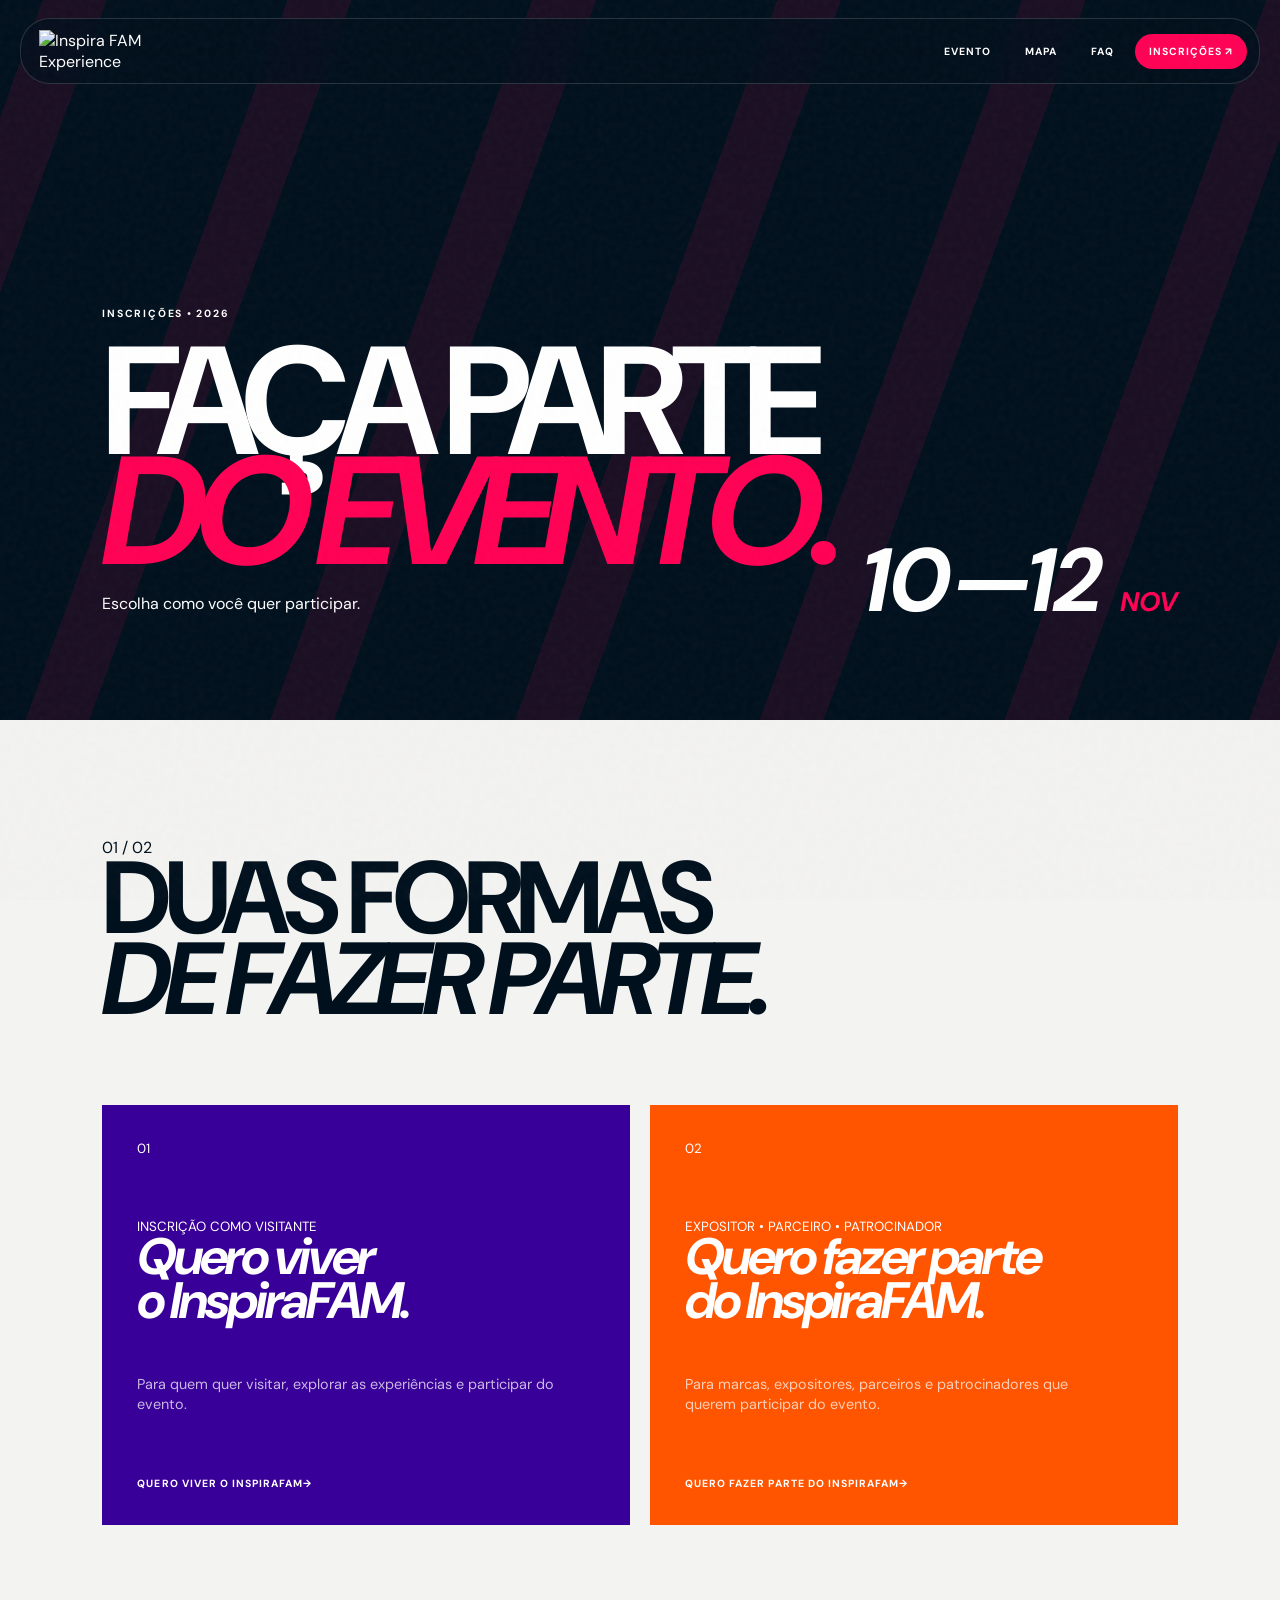
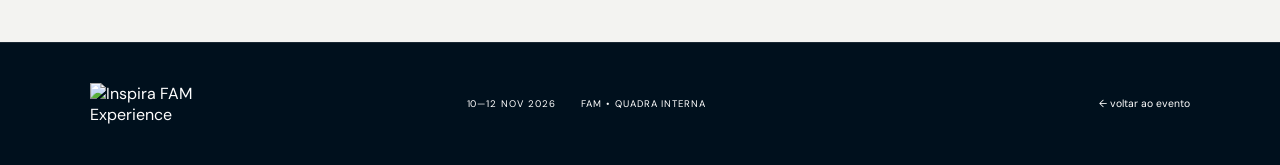
==== commit e1046c19: "Add files via upload" ====
--- a/inscricoes.html
+++ b/inscricoes.html
@@ -1,653 +1,661 @@
-<!doctype html>
-
-<html lang="pt-BR">
-
-<head>
-
-  <meta charset="utf-8">
-
-  <meta
-    name="viewport"
-    content="width=device-width, initial-scale=1"
-  >
-
-  <title>
-    Inscrições — Inspira FAM Experience
-  </title>
-
-  <link
-    rel="stylesheet"
-    href="style.css"
-  >
-
-</head>
-
-
-<body class="registration-page">
-
-
-  <div class="noise"></div>
-
-
-  <!-- =========================================================
-       MENU
-  ========================================================= -->
-
-  <header
-    class="site-nav"
-    id="top"
-  >
-
-    <a
-      class="brand-link"
-      href="index.html"
-    >
-
-      <img
-        src="assets/brand/logo-experience-horizontal.png"
-        alt="Inspira FAM Experience"
-      >
-
-    </a>
-
-
-    <nav>
-
-      <a
-        class="nav-link"
-        href="index.html"
-      >
-        Evento
-      </a>
-
-      <a
-        class="nav-link"
-        href="mapa.html"
-      >
-        Mapa
-      </a>
-
-      <a
-        class="nav-link nav-cta active"
-        href="inscricoes.html"
-      >
-        Inscrições
-        <span>↗</span>
-      </a>
-
-    </nav>
-
-  </header>
-
-
-
-  <main>
-
-
-    <!-- =========================================================
-         HERO
-    ========================================================= -->
-
-    <section class="registration-hero section-dark">
-
-      <div class="registration-stripes"></div>
-
-
-      <img
-        class="mascot registration-m1"
-        src="assets/brand/mascote-arco.png"
-        alt=""
-      >
-
-
-      <img
-        class="mascot registration-m2"
-        src="assets/brand/mascote-estrela.png"
-        alt=""
-      >
-
-
-      <div class="registration-title reveal">
-
-        <span class="kicker">
-          INSCRIÇÕES • 2026
-        </span>
-
-
-        <h1>
-          FAÇA PARTE<br>
-          <i>DO EVENTO.</i>
-        </h1>
-
-
-        <p>
-          Escolha como você quer participar.
-        </p>
-
-      </div>
-
-
-      <div class="registration-date">
-        10—12
-        <span>NOV</span>
-      </div>
-
-    </section>
-
-
-
-    <!-- =========================================================
-         ESCOLHA
-    ========================================================= -->
-
-    <section
-      class="registration-choice section-light"
-      id="escolha"
-    >
-
-      <div class="choice-intro reveal">
-
-        <span>
-          01 / 02
-        </span>
-
-        <h2>
-          DUAS FORMAS<br>
-          <i>DE VIVER.</i>
-        </h2>
-
-      </div>
-
-
-      <div class="choice-grid">
-
-
-        <!-- VISITANTE -->
-
-        <button
-          class="choice-card choice-visitor reveal"
-          type="button"
-          data-form="visitor"
-        >
-
-          <span class="choice-number">
-            01
-          </span>
-
-
-          <img
-            src="assets/brand/mascote-quadrado.png"
-            class="choice-mascot"
-            alt=""
-          >
-
-
-          <div>
-
-            <span>
-              VISITANTE
-            </span>
-
-            <h3>
-              Quero visitar<br>
-              e participar.
-            </h3>
-
-          </div>
-
-
-          <strong>
-            INSCREVER-ME
-            <b>→</b>
-          </strong>
-
-        </button>
-
-
-
-        <!-- COMERCIAL -->
-
-        <button
-          class="choice-card choice-commercial reveal"
-          type="button"
-          data-form="commercial"
-        >
-
-          <span class="choice-number">
-            02
-          </span>
-
-
-          <img
-            src="assets/brand/mascote-explosao.png"
-            class="choice-mascot"
-            alt=""
-          >
-
-
-          <div>
-
-            <span>
-              PATROCÍNIO / VENDAS
-            </span>
-
-            <h3>
-              Quero levar minha marca,<br>
-              produto ou negócio.
-            </h3>
-
-          </div>
-
-
-          <strong>
-            PARTICIPAR COMERCIALMENTE
-            <b>→</b>
-          </strong>
-
-        </button>
-
-      </div>
-
-    </section>
-
-
-
-    <!-- =========================================================
-         FORMULÁRIOS
-    ========================================================= -->
-
-    <section
-      class="form-section section-dark is-hidden"
-      id="forms"
-      aria-hidden="true"
-    >
-
-      <div class="form-graphic">
-        <span>INS</span>
-        <i>pira</i>
-        <b>FAM</b>
-      </div>
-
-
-      <div class="form-wrap">
-
-
-        <!-- CABEÇALHO -->
-
-        <div
-          class="form-heading"
-          id="form-heading"
-        >
-
-          <span class="kicker">
-            SEU PRÓXIMO PASSO
-          </span>
-
-
-          <h2 id="form-title">
-            INSCRIÇÃO<br>
-            <i>VISITANTE.</i>
-          </h2>
-
-
-          <p id="form-description">
-            Preencha seus dados para participar.
-          </p>
-
-        </div>
-
-
-
-        <!-- =====================================================
-             FORMULÁRIO VISITANTE
-        ====================================================== -->
-
-        <form
-          id="visitor-form"
-          class="event-form"
-        >
-
-          <label>
-
-            Nome completo
-
-            <input
-              name="nome"
-              type="text"
-              required
-            >
-
-          </label>
-
-
-          <label>
-
-            E-mail
-
-            <input
-              name="email"
-              type="email"
-              required
-            >
-
-          </label>
-
-
-          <label>
-
-            Telefone / WhatsApp
-
-            <input
-              name="telefone"
-              type="tel"
-              required
-            >
-
-          </label>
-
-
-          <label>
-
-            Cidade
-
-            <input
-              name="cidade"
-              type="text"
-              required
-            >
-
-          </label>
-
-
-          <label>
-
-            Quantidade de pessoas
-
-            <input
-              name="quantidade"
-              type="number"
-              min="1"
-              value="1"
-              required
-            >
-
-          </label>
-
-
-          <label class="full">
-
-            Observações
-
-            <textarea
-              name="observacoes"
-              rows="4"
-            ></textarea>
-
-          </label>
-
-
-          <button
-            class="button button-pink full"
-            type="submit"
-          >
-            CONFIRMAR INSCRIÇÃO
-            <span>→</span>
-          </button>
-
-        </form>
-
-
-
-        <!-- =====================================================
-             FORMULÁRIO COMERCIAL
-        ====================================================== -->
-
-        <form
-          id="commercial-form"
-          class="event-form"
-        >
-
-          <label>
-
-            Nome da empresa
-
-            <input
-              name="empresa"
-              required
-            >
-
-          </label>
-
-
-          <label>
-
-            Nome do responsável
-
-            <input
-              name="responsavel"
-              required
-            >
-
-          </label>
-
-
-          <label>
-
-            E-mail
-
-            <input
-              name="email"
-              type="email"
-              required
-            >
-
-          </label>
-
-
-          <label>
-
-            Telefone / WhatsApp
-
-            <input
-              name="telefone"
-              required
-            >
-
-          </label>
-
-
-          <label>
-
-            Segmento
-
-            <input
-              name="segmento"
-              required
-            >
-
-          </label>
-
-
-          <label>
-
-            Tipo de participação
-
-            <input
-              name="tipo"
-              placeholder="Ex.: expositor, parceiro..."
-              required
-            >
-
-          </label>
-
-
-          <label>
-
-            Interesse em patrocínio
-
-            <select
-              name="patrocinio"
-              required
-            >
-
-              <option value="">
-                Selecione
-              </option>
-
-              <option>
-                Sim
-              </option>
-
-              <option>
-                Não
-              </option>
-
-              <option>
-                Quero entender as possibilidades
-              </option>
-
-            </select>
-
-          </label>
-
-
-          <label>
-
-            Interesse em vendas / exposição
-
-            <select
-              name="espaco"
-              required
-            >
-
-              <option value="">
-                Selecione
-              </option>
-
-              <option>
-                Sim
-              </option>
-
-              <option>
-                Não
-              </option>
-
-              <option>
-                Quero entender as possibilidades
-              </option>
-
-            </select>
-
-          </label>
-
-
-          <label class="full">
-
-            Mensagem
-
-            <textarea
-              name="mensagem"
-              rows="5"
-            ></textarea>
-
-          </label>
-
-
-          <button
-            class="button button-pink full"
-            type="submit"
-          >
-            ENVIAR INTERESSE
-            <span>→</span>
-          </button>
-
-        </form>
-
-
-
-        <!-- =====================================================
-             MENSAGEM DE SUCESSO
-        ====================================================== -->
-
-        <div
-          class="form-success"
-          id="form-success"
-          hidden
-        >
-
-          <img
-            id="success-mascot"
-            src="assets/brand/mascote-estrela.png"
-            alt=""
-          >
-
-
-          <span id="success-kicker">
-            inscrição confirmada!
-          </span>
-
-
-          <h3 id="success-title">
-            Você está<br>
-            no Inspira FAM.
-          </h3>
-
-
-          <p id="success-description"></p>
-
-
-          <a
-            href="index.html"
-            class="button button-light"
-          >
-            VOLTAR PARA O INÍCIO
-            <span>→</span>
-          </a>
-
-        </div>
-
-
-      </div>
-
-    </section>
-
-
-  </main>
-
-
-
-  <!-- =========================================================
-       FOOTER
-  ========================================================= -->
-
-  <footer class="footer section-dark">
-
-    <img
-      src="assets/brand/logo-experience-horizontal.png"
-      alt="Inspira FAM Experience"
-    >
-
-    <div>
-
-      <span>
-        10—12 NOV 2026
-      </span>
-
-      <span>
-        FAM • QUADRA INTERNA
-      </span>
-
-    </div>
-
-    <a href="index.html">
-      ← voltar ao evento
-    </a>
-
-  </footer>
-
-
-  <script src="script.js"></script>
-
-</body>
-
+<!doctype html>
+
+<html lang="pt-BR">
+
+<head>
+
+  <meta charset="utf-8">
+
+  <meta
+    name="viewport"
+    content="width=device-width, initial-scale=1"
+  >
+
+  <title>
+    Inscrições — Inspira FAM Experience
+  </title>
+
+  <link
+    rel="stylesheet"
+    href="style.css"
+  >
+
+</head>
+
+
+<body class="registration-page">
+
+
+  <div class="noise"></div>
+
+
+  <!-- =========================================================
+       MENU
+  ========================================================= -->
+
+  <header
+    class="site-nav"
+    id="top"
+  >
+
+    <a
+      class="brand-link"
+      href="index.html"
+    >
+
+      <img
+        src="assets/brand/logo-experience-horizontal.png"
+        alt="Inspira FAM Experience"
+      >
+
+    </a>
+
+
+    <nav>
+
+      <a
+        class="nav-link"
+        href="index.html"
+      >
+        Evento
+      </a>
+
+      <a
+        class="nav-link"
+        href="mapa.html"
+      >
+        Mapa
+      </a>
+
+      <a class="nav-link" href="faq.html">FAQ</a>
+
+      <a
+        class="nav-link nav-cta active"
+        href="inscricoes.html"
+      >
+        Inscrições
+        <span>↗</span>
+      </a>
+
+    </nav>
+
+  </header>
+
+
+
+  <main>
+
+
+    <!-- =========================================================
+         HERO
+    ========================================================= -->
+
+    <section class="registration-hero section-dark">
+
+      <div class="registration-stripes"></div>
+
+
+      <img
+        class="mascot registration-m1"
+        src="assets/brand/mascote-arco.png"
+        alt=""
+      >
+
+
+      <img
+        class="mascot registration-m2"
+        src="assets/brand/mascote-estrela.png"
+        alt=""
+      >
+      <img class="mascot registration-extra registration-extra-arc" src="assets/brand/mascote-arco.png" alt="">
+      <img class="mascot registration-extra registration-extra-triangle" src="assets/brand/mascote-triangulo.png" alt="">
+
+
+      <div class="registration-title reveal">
+
+        <span class="kicker">
+          INSCRIÇÕES • 2026
+        </span>
+
+
+        <h1>
+          FAÇA PARTE<br>
+          <i>DO EVENTO.</i>
+        </h1>
+
+
+        <p>
+          Escolha como você quer participar.
+        </p>
+
+      </div>
+
+
+      <div class="registration-date">
+        10—12
+        <span>NOV</span>
+      </div>
+
+    </section>
+
+
+
+    <!-- =========================================================
+         ESCOLHA
+    ========================================================= -->
+
+    <section
+      class="registration-choice section-light"
+      id="escolha"
+    >
+
+      <div class="choice-intro reveal">
+
+        <span>
+          01 / 02
+        </span>
+
+        <h2>
+          DUAS FORMAS<br>
+          <i>DE FAZER PARTE.</i>
+        </h2>
+
+      </div>
+
+
+      <div class="choice-grid">
+
+
+        <!-- VISITANTE -->
+
+        <button
+          class="choice-card choice-visitor reveal"
+          type="button"
+          data-form="visitor"
+        >
+
+          <span class="choice-number">
+            01
+          </span>
+
+
+          <img
+            src="assets/brand/mascote-quadrado.png"
+            class="choice-mascot"
+            alt=""
+          >
+
+
+          <div>
+
+            <span>
+              INSCRIÇÃO COMO VISITANTE
+            </span>
+
+            <h3>
+              Quero viver<br>
+              o InspiraFAM.
+            </h3>
+
+            <p class="choice-description">Para quem quer visitar, explorar as experiências e participar do evento.</p>
+
+          </div>
+
+
+          <strong>
+            QUERO VIVER O INSPIRAFAM
+            <b>→</b>
+          </strong>
+
+        </button>
+
+
+
+        <!-- COMERCIAL -->
+
+        <button
+          class="choice-card choice-commercial reveal"
+          type="button"
+          data-form="commercial"
+        >
+
+          <span class="choice-number">
+            02
+          </span>
+
+
+          <img
+            src="assets/brand/mascote-explosao.png"
+            class="choice-mascot"
+            alt=""
+          >
+
+
+          <div>
+
+            <span>
+              EXPOSITOR • PARCEIRO • PATROCINADOR
+            </span>
+
+            <h3>
+              Quero fazer parte<br>
+              do InspiraFAM.
+            </h3>
+
+            <p class="choice-description">Para marcas, expositores, parceiros e patrocinadores que querem participar do evento.</p>
+
+          </div>
+
+
+          <strong>
+            QUERO FAZER PARTE DO INSPIRAFAM
+            <b>→</b>
+          </strong>
+
+        </button>
+
+      </div>
+
+    </section>
+
+
+
+    <!-- =========================================================
+         FORMULÁRIOS
+    ========================================================= -->
+
+    <section
+      class="form-section section-dark is-hidden"
+      id="forms"
+      aria-hidden="true"
+    >
+
+      <div class="form-graphic">
+        <span>INS</span>
+        <i>pira</i>
+        <b>FAM</b>
+      </div>
+
+
+      <div class="form-wrap">
+
+
+        <!-- CABEÇALHO -->
+
+        <div
+          class="form-heading"
+          id="form-heading"
+        >
+
+          <span class="kicker">
+            SEU PRÓXIMO PASSO
+          </span>
+
+
+          <h2 id="form-title">
+            INSCRIÇÃO<br>
+            <i>VISITANTE.</i>
+          </h2>
+
+
+          <p id="form-description">
+            Preencha seus dados para participar.
+          </p>
+
+        </div>
+
+
+
+        <!-- =====================================================
+             FORMULÁRIO VISITANTE
+        ====================================================== -->
+
+        <form
+          id="visitor-form"
+          class="event-form"
+        >
+
+          <label>
+
+            Nome completo
+
+            <input
+              name="nome"
+              type="text"
+              required
+            >
+
+          </label>
+
+
+          <label>
+
+            E-mail
+
+            <input
+              name="email"
+              type="email"
+              required
+            >
+
+          </label>
+
+
+          <label>
+
+            Telefone / WhatsApp
+
+            <input
+              name="telefone"
+              type="tel"
+              required
+            >
+
+          </label>
+
+
+          <label>
+
+            Cidade
+
+            <input
+              name="cidade"
+              type="text"
+              required
+            >
+
+          </label>
+
+
+          <label>
+
+            Quantidade de pessoas
+
+            <input
+              name="quantidade"
+              type="number"
+              min="1"
+              value="1"
+              required
+            >
+
+          </label>
+
+
+          <label class="full">
+
+            Observações
+
+            <textarea
+              name="observacoes"
+              rows="4"
+            ></textarea>
+
+          </label>
+
+
+          <button
+            class="button button-pink full"
+            type="submit"
+          >
+            CONFIRMAR INSCRIÇÃO
+            <span>→</span>
+          </button>
+
+        </form>
+
+
+
+        <!-- =====================================================
+             FORMULÁRIO COMERCIAL
+        ====================================================== -->
+
+        <form
+          id="commercial-form"
+          class="event-form"
+        >
+
+          <label>
+
+            Nome da empresa
+
+            <input
+              name="empresa"
+              required
+            >
+
+          </label>
+
+
+          <label>
+
+            Nome do responsável
+
+            <input
+              name="responsavel"
+              required
+            >
+
+          </label>
+
+
+          <label>
+
+            E-mail
+
+            <input
+              name="email"
+              type="email"
+              required
+            >
+
+          </label>
+
+
+          <label>
+
+            Telefone / WhatsApp
+
+            <input
+              name="telefone"
+              required
+            >
+
+          </label>
+
+
+          <label>
+
+            Segmento
+
+            <input
+              name="segmento"
+              required
+            >
+
+          </label>
+
+
+          <label>
+
+            Tipo de participação
+
+            <input
+              name="tipo"
+              placeholder="Ex.: expositor, parceiro..."
+              required
+            >
+
+          </label>
+
+
+          <label>
+
+            Interesse em patrocínio
+
+            <select
+              name="patrocinio"
+              required
+            >
+
+              <option value="">
+                Selecione
+              </option>
+
+              <option>
+                Sim
+              </option>
+
+              <option>
+                Não
+              </option>
+
+              <option>
+                Quero entender as possibilidades
+              </option>
+
+            </select>
+
+          </label>
+
+
+          <label>
+
+            Interesse em vendas / exposição
+
+            <select
+              name="espaco"
+              required
+            >
+
+              <option value="">
+                Selecione
+              </option>
+
+              <option>
+                Sim
+              </option>
+
+              <option>
+                Não
+              </option>
+
+              <option>
+                Quero entender as possibilidades
+              </option>
+
+            </select>
+
+          </label>
+
+
+          <label class="full">
+
+            Mensagem
+
+            <textarea
+              name="mensagem"
+              rows="5"
+            ></textarea>
+
+          </label>
+
+
+          <button
+            class="button button-pink full"
+            type="submit"
+          >
+            ENVIAR INTERESSE
+            <span>→</span>
+          </button>
+
+        </form>
+
+
+
+        <!-- =====================================================
+             MENSAGEM DE SUCESSO
+        ====================================================== -->
+
+        <div
+          class="form-success"
+          id="form-success"
+          hidden
+        >
+
+          <img
+            id="success-mascot"
+            src="assets/brand/mascote-estrela.png"
+            alt=""
+          >
+
+
+          <span id="success-kicker">
+            inscrição confirmada!
+          </span>
+
+
+          <h3 id="success-title">
+            Você está<br>
+            no Inspira FAM.
+          </h3>
+
+
+          <p id="success-description"></p>
+
+
+          <a
+            href="index.html"
+            class="button button-light"
+          >
+            VOLTAR PARA O INÍCIO
+            <span>→</span>
+          </a>
+
+        </div>
+
+
+      </div>
+
+    </section>
+
+
+  </main>
+
+
+
+  <!-- =========================================================
+       FOOTER
+  ========================================================= -->
+
+  <footer class="footer section-dark">
+
+    <img
+      src="assets/brand/logo-experience-horizontal.png"
+      alt="Inspira FAM Experience"
+    >
+
+    <div>
+
+      <span>
+        10—12 NOV 2026
+      </span>
+
+      <span>
+        FAM • QUADRA INTERNA
+      </span>
+
+    </div>
+
+    <a href="index.html">
+      ← voltar ao evento
+    </a>
+
+  </footer>
+
+
+  <script src="script.js"></script>
+
+</body>
+
 </html>
--- a/style.css
+++ b/style.css
@@ -1,5573 +1,6774 @@
-/* =========================================================
-   STYLE.CSS — INSPIRA FAM EXPERIENCE
-
-   COMO ENCONTRAR CADA PARTE:
-
-   01. BASE GLOBAL
-       → variáveis
-       → reset
-       → tipografia
-       → reveal
-
-   02. COMPONENTES
-       → menu
-       → botões
-       → mascotes
-       → footer
-       → modais
-
-   03. HOME
-       → hero
-       → manifesto
-       → impacto
-       → experiências
-       → galeria
-       → próxima edição
-       → CTA
-
-   04. INSCRIÇÕES
-       → hero
-       → cards de escolha
-       → formulários
-       → sucesso
-
-   05. MAPA
-       → hero
-       → mapa interativo
-       → legenda
-       → modal
-       → final
-
-   06. ANIMAÇÕES
-
-   07. MOBILE
-       → menu
-       → home
-       → inscrições
-       → mapa
-       → modais
-
-   DICA:
-   use CTRL + F e pesquise pelo título da seção
-   ou pelo nome da classe.
-========================================================= */
-
-
-@import url(
-  "https://fonts.googleapis.com/css2?family=DM+Sans:ital,wght@0,400;0,500;0,700;1,700&display=swap"
-);
-
-
-
-/* =========================================================
-   01. BASE GLOBAL
-========================================================= */
-
-
-/* ---------------------------------------------------------
-   VARIÁVEIS
---------------------------------------------------------- */
-
-:root {
-
-  --navy: #00101d;
-
-  --purple: #390099;
-
-  --magenta: #9e0059;
-
-  --pink: #ff0054;
-
-  --orange: #ff5400;
-
-  --yellow: #ffbd00;
-
-  --off: #f3f3f1;
-
-  --white: #ffffff;
-
-  --ink: #071421;
-
-  --ease:
-    cubic-bezier(.22, .8, .22, 1);
-
-}
-
-
-
-/* ---------------------------------------------------------
-   RESET
---------------------------------------------------------- */
-
-* {
-  box-sizing: border-box;
-}
-
-
-html {
-
-  scroll-behavior: smooth;
-
-  scroll-padding-top: 90px;
-
-}
-
-
-body {
-
-  margin: 0;
-
-  background: var(--navy);
-
-  color: white;
-
-  font-family:
-    "DM Sans",
-    sans-serif;
-
-  overflow-x: hidden;
-
-}
-
-
-button,
-a,
-input,
-textarea,
-select {
-
-  font-family: inherit;
-
-  -webkit-tap-highlight-color:
-    transparent;
-
-}
-
-
-button {
-  cursor: pointer;
-}
-
-
-a {
-
-  color: inherit;
-
-  text-decoration: none;
-
-}
-
-
-img {
-
-  display: block;
-
-  max-width: 100%;
-
-}
-
-
-h1,
-h2,
-h3,
-p {
-  margin-top: 0;
-}
-
-
-
-/* ---------------------------------------------------------
-   TIPOS DE SEÇÃO
---------------------------------------------------------- */
-
-.section-dark {
-
-  background: var(--navy);
-
-  color: white;
-
-}
-
-
-.section-light {
-
-  background: var(--off);
-
-  color: var(--navy);
-
-}
-
-
-.section-pink {
-
-  background: var(--pink);
-
-  color: white;
-
-}
-
-
-.section-gradient {
-
-  background:
-    linear-gradient(
-      135deg,
-      #390099,
-      #9e0059,
-      #ff0054
-    );
-
-}
-
-
-
-/* =========================================================
-   RUÍDO
-========================================================= */
-
-.noise {
-
-  position: fixed;
-
-  inset: 0;
-
-  pointer-events: none;
-
-  z-index: 999;
-
-  opacity: .035;
-
-  background-image:
-    url("data:image/svg+xml,%3Csvg viewBox='0 0 180 180' xmlns='http://www.w3.org/2000/svg'%3E%3Cfilter id='n'%3E%3CfeTurbulence type='fractalNoise' baseFrequency='.8' numOctaves='3'/%3E%3C/filter%3E%3Crect width='100%25' height='100%25' filter='url(%23n)'/%3E%3C/svg%3E");
-
-}
-
-
-
-/* =========================================================
-   TIPOGRAFIA
-========================================================= */
-
-h2 {
-
-  font-size:
-    clamp(
-      3.5rem,
-      8vw,
-      8rem
-    );
-
-  line-height: .79;
-
-  letter-spacing: -.07em;
-
-}
-
-
-h2 i,
-h1 i {
-  font-style: italic;
-}
-
-
-.kicker {
-
-  font-size: .65rem;
-
-  font-weight: 700;
-
-  letter-spacing: .17em;
-
-  text-transform: uppercase;
-
-}
-
-
-.section-index {
-
-  position: absolute;
-
-  top: 40px;
-
-  left: 4vw;
-
-  font-size: .6rem;
-
-  letter-spacing: .16em;
-
-  opacity: .5;
-
-}
-
-
-.dark-index {
-  color: var(--navy);
-}
-
-
-
-/* =========================================================
-   REVEAL
-========================================================= */
-
-.reveal {
-
-  opacity: 0;
-
-  transform:
-    translateY(35px);
-
-  filter:
-    blur(5px);
-
-  transition:
-    opacity .8s var(--ease),
-    transform .8s var(--ease),
-    filter .8s var(--ease);
-
-}
-
-
-.reveal.visible {
-
-  opacity: 1;
-
-  transform:
-    translateY(0);
-
-  filter:
-    blur(0);
-
-}
-
-
-
-/* =========================================================
-   02. COMPONENTES
-========================================================= */
-
-
-/* =========================================================
-   MENU
-========================================================= */
-
-.site-nav {
-
-  position: fixed;
-
-  z-index: 500;
-
-  top: 18px;
-
-  left: 50%;
-
-  transform:
-    translateX(-50%);
-
-  width:
-    calc(100% - 40px);
-
-  max-width: 1400px;
-
-  min-height: 66px;
-
-  padding:
-    10px 12px 10px 18px;
-
-  display: flex;
-
-  align-items: center;
-
-  justify-content: space-between;
-
-  gap: 20px;
-
-  background:
-    rgba(0,16,29,.72);
-
-  border:
-    1px solid
-    rgba(255,255,255,.15);
-
-  border-radius: 30px;
-
-  backdrop-filter:
-    blur(18px);
-
-}
-
-
-.brand-link img {
-  width: 165px;
-}
-
-
-.site-nav nav {
-
-  display: flex;
-
-  align-items: center;
-
-  gap: 6px;
-
-}
-
-
-.nav-link {
-
-  padding:
-    11px 14px;
-
-  border-radius:
-    999px;
-
-  font-size: .65rem;
-
-  font-weight: 700;
-
-  letter-spacing: .1em;
-
-  text-transform: uppercase;
-
-  transition: .3s;
-
-}
-
-
-.nav-link:hover,
-.nav-link.active {
-
-  background:
-    rgba(255,255,255,.1);
-
-}
-
-
-.nav-cta {
-
-  background:
-    var(--pink) !important;
-
-}
-
-
-
-/* =========================================================
-   BOTÕES
-========================================================= */
-
-.button {
-
-  display: inline-flex;
-
-  align-items: center;
-
-  justify-content: center;
-
-  gap: 20px;
-
-  min-height: 50px;
-
-  padding:
-    15px 20px;
-
-  border: 0;
-
-  border-radius:
-    999px;
-
-  font-size: .68rem;
-
-  font-weight: 700;
-
-  letter-spacing: .1em;
-
-  transition:
-    transform .3s var(--ease);
-
-}
-
-
-.button:hover {
-
-  transform:
-    translateY(-4px);
-
-}
-
-
-.button-light {
-
-  background: white;
-
-  color: var(--navy);
-
-}
-
-
-.button-dark {
-
-  background: var(--navy);
-
-  color: white;
-
-}
-
-
-.button-pink {
-
-  background: var(--pink);
-
-  color: white;
-
-}
-
-
-
-/* =========================================================
-   MASCOTES
-========================================================= */
-
-.mascot {
-
-  position: absolute;
-
-  pointer-events: none;
-
-}
-
-
-
-/* =========================================================
-   03. HOME
-========================================================= */
-
-
-/* =========================================================
-   HERO
-========================================================= */
-
-.hero {
-
-  position: relative;
-
-  min-height: 100svh;
-
-  padding:
-    22vh 8vw 10vh;
-
-  display: flex;
-
-  align-items: center;
-
-  overflow: hidden;
-
-  background:
-    var(--navy);
-
-}
-
-
-.hero-stripes {
-
-  position: absolute;
-
-  inset: -20%;
-
-  background:
-    repeating-linear-gradient(
-      110deg,
-
-      transparent
-      0 90px,
-
-      rgba(255,0,84,.12)
-      90px 150px,
-
-      transparent
-      150px 220px,
-
-      rgba(255,84,0,.1)
-      220px 280px
-    );
-
-}
-
-
-.hero-video-wrap {
-
-  position: absolute;
-
-  right: -4vw;
-
-  top: 8vh;
-
-  width: 68vw;
-
-  height: 84vh;
-
-  overflow: hidden;
-
-  clip-path:
-    polygon(
-      13% 0,
-      100% 7%,
-      94% 100%,
-      0 90%
-    );
-
-}
-
-
-.hero-video {
-
-  width: 100%;
-
-  height: 100%;
-
-  object-fit: cover;
-
-}
-
-
-.hero-gradient {
-
-  position: absolute;
-
-  inset: 0;
-
-  background:
-    linear-gradient(
-      90deg,
-      var(--navy),
-      rgba(0,16,29,.8) 30%,
-      transparent 75%
-    );
-
-}
-
-
-.hero-copy {
-
-  position: relative;
-
-  z-index: 5;
-
-  max-width: 650px;
-
-}
-
-
-.eyebrow {
-
-  font-size: .65rem;
-
-  letter-spacing: .2em;
-
-}
-
-
-.hero-logo {
-
-  width:
-    min(600px, 80vw);
-
-  margin:
-    20px 0 25px;
-
-}
-
-
-.hero-subtitle {
-
-  max-width: 400px;
-
-  font-size: 1.25rem;
-
-  line-height: 1.3;
-
-}
-
-
-.hero-subtitle strong {
-
-  color: var(--pink);
-
-  font-style: italic;
-
-}
-
-
-.m-star {
-
-  width: 80px;
-
-  right: 12vw;
-
-  top: 16vh;
-
-  animation:
-    float 5s infinite ease-in-out;
-
-}
-
-
-.m-square {
-
-  width: 70px;
-
-  right: 5vw;
-
-  bottom: 15vh;
-
-  animation:
-    float 6s infinite ease-in-out;
-
-}
-
-
-.scroll-cue {
-
-  position: absolute;
-
-  z-index: 5;
-
-  bottom: 30px;
-
-  right: 7vw;
-
-  display: flex;
-
-  align-items: center;
-
-  gap: 15px;
-
-  font-size: .6rem;
-
-  opacity: .6;
-
-}
-
-
-.scroll-cue i {
-
-  width: 45px;
-
-  height: 1px;
-
-  background: white;
-
-}
-
-
-
-/* =========================================================
-   MANIFESTO
-========================================================= */
-
-.manifesto {
-
-  position: relative;
-
-  min-height: 100svh;
-
-  padding:
-    15vh 8vw;
-
-  display: grid;
-
-  grid-template-columns:
-    1fr 1fr;
-
-  gap: 10vw;
-
-  align-items: center;
-
-  overflow: hidden;
-
-}
-
-
-.manifesto-title h2 {
-
-  margin:
-    20px 0;
-
-}
-
-
-.manifesto-body {
-
-  position: relative;
-
-  z-index: 3;
-
-}
-
-
-.manifesto-body .lead {
-
-  font-size:
-    clamp(
-      2.5rem,
-      5vw,
-      5rem
-    );
-
-  line-height: .85;
-
-}
-
-
-.manifesto-body > p {
-
-  max-width: 500px;
-
-  line-height: 1.7;
-
-  color:
-    rgba(255,255,255,.65);
-
-}
-
-
-.manifesto-signature {
-
-  margin-top: 45px;
-
-  display: flex;
-
-  gap: 15px;
-
-  flex-wrap: wrap;
-
-  font-style: italic;
-
-  color: var(--pink);
-
-}
-
-
-.floating-word {
-
-  position: absolute;
-
-  bottom: -5vw;
-
-  left: -2vw;
-
-  font-size: 15vw;
-
-  font-weight: 700;
-
-  font-style: italic;
-
-  opacity: .03;
-
-}
-
-
-.manifesto-mascot {
-
-  width: 110px;
-
-  right: 7vw;
-
-  top: 10vh;
-
-}
-
-
-
-/* =========================================================
-   IMPACTO
-========================================================= */
-
-.impact {
-
-  position: relative;
-
-  padding:
-    14vh 8vw;
-
-}
-
-
-.impact-head {
-  max-width: 800px;
-}
-
-
-.edition-list {
-  margin-top: 80px;
-}
-
-
-.edition {
-
-  position: relative;
-
-  display: grid;
-
-  grid-template-columns:
-    120px 1fr 2fr 80px;
-
-  align-items: center;
-
-  gap: 30px;
-
-  padding:
-    35px 0;
-
-  border-bottom:
-    1px solid
-    rgba(0,16,29,.2);
-
-}
-
-
-.edition-year {
-
-  font-size: 2rem;
-
-  font-weight: 700;
-
-}
-
-
-.edition-line {
-
-  height: 1px;
-
-  background: var(--navy);
-
-  opacity: .2;
-
-}
-
-
-.edition-label {
-
-  font-size: .6rem;
-
-  opacity: .5;
-
-}
-
-
-.edition h3 {
-
-  margin:
-    5px 0 0;
-
-  font-size: 2.2rem;
-
-  font-style: italic;
-
-}
-
-
-.tiny-mascot {
-
-  position: relative;
-
-  width: 55px;
-
-}
-
-
-.impact-statement {
-
-  margin-top: 100px;
-
-  font-size:
-    clamp(
-      2.5rem,
-      5vw,
-      5rem
-    );
-
-  line-height: .9;
-
-}
-
-
-.impact-statement span {
-
-  color: var(--pink);
-
-  font-style: italic;
-
-}
-
-
-
-/* =========================================================
-   EXPERIÊNCIAS
-========================================================= */
-
-.experiences {
-
-  position: relative;
-
-  min-height: 100svh;
-
-  padding:
-    14vh 8vw;
-
-  overflow: hidden;
-
-}
-
-
-.experience-intro {
-
-  position: relative;
-
-  z-index: 4;
-
-  max-width: 700px;
-
-}
-
-
-.experience-intro p {
-
-  max-width: 400px;
-
-  line-height: 1.6;
-
-  color:
-    rgba(255,255,255,.7);
-
-}
-
-
-.experience-list {
-
-  position: relative;
-
-  z-index: 5;
-
-  width: 58%;
-
-  margin-top: 60px;
-
-}
-
-
-.experience-item {
-
-  width: 100%;
-
-  min-height: 90px;
-
-  padding:
-    20px 5px;
-
-  display: grid;
-
-  grid-template-columns:
-    50px 1fr 50px;
-
-  align-items: center;
-
-  border: 0;
-
-  border-bottom:
-    1px solid
-    rgba(255,255,255,.35);
-
-  background: transparent;
-
-  color: white;
-
-  text-align: left;
-
-  transition:
-    .35s var(--ease);
-
-}
-
-
-.experience-item span {
-  font-size: .6rem;
-}
-
-
-.experience-item strong {
-
-  font-size:
-    clamp(
-      1.7rem,
-      3vw,
-      3rem
-    );
-
-  font-style: italic;
-
-}
-
-
-.experience-item i {
-
-  font-size: 1.4rem;
-
-  transition:
-    transform .35s;
-
-}
-
-
-.experience-item:hover,
-.experience-item.touch-active {
-
-  padding-left: 15px;
-
-  background:
-    rgba(255,255,255,.12);
-
-  transform:
-    translateX(8px);
-
-}
-
-
-.experience-item:hover i,
-.experience-item.touch-active i {
-
-  transform:
-    translate(5px,-5px);
-
-}
-
-
-.experience-stage {
-
-  position: absolute;
-
-  width: 600px;
-
-  height: 600px;
-
-  right: -60px;
-
-  bottom: -50px;
-
-}
-
-
-.stage-ring {
-
-  position: absolute;
-
-  inset: 30px;
-
-  border:
-    1px solid
-    rgba(255,255,255,.2);
-
-  border-radius: 50%;
-
-  animation:
-    spin 18s linear infinite;
-
-}
-
-
-.stage-ring::before,
-.stage-ring::after {
-
-  content: "";
-
-  position: absolute;
-
-  border:
-    1px solid
-    rgba(255,255,255,.15);
-
-  border-radius: 50%;
-
-}
-
-
-.stage-ring::before {
-  inset: 70px;
-}
-
-
-.stage-ring::after {
-  inset: 140px;
-}
-
-
-.stage-mascot {
-
-  width: 150px;
-
-  left: 225px;
-
-  top: 225px;
-
-  transition:
-    transform .5s var(--ease);
-
-}
-
-
-.stage-word {
-
-  position: absolute;
-
-  bottom: 30px;
-
-  right: 30px;
-
-  font-size: 8rem;
-
-  font-weight: 700;
-
-  font-style: italic;
-
-  opacity: .08;
-
-}
-
-
-
-/* =========================================================
-   GALERIA
-========================================================= */
-
-.gallery {
-
-  position: relative;
-
-  padding:
-    14vh 8vw;
-
-  overflow: hidden;
-
-}
-
-
-.gallery-head {
-
-  display: grid;
-
-  grid-template-columns:
-    2fr 1fr;
-
-  align-items: end;
-
-  gap: 50px;
-
-  margin-bottom: 70px;
-
-}
-
-
-.gallery-head p {
-
-  color:
-    rgba(255,255,255,.6);
-
-  line-height: 1.6;
-
-}
-
-
-.editorial-gallery {
-
-  display: grid;
-
-  grid-template-columns:
-    repeat(3,1fr);
-
-  grid-template-rows:
-    250px 300px;
-
-  gap: 12px;
-
-}
-
-
-.photo-placeholder {
-
-  position: relative;
-
-  border: 0;
-
-  padding: 20px;
-
-  text-align: left;
-
-  overflow: hidden;
-
-  background:
-    linear-gradient(
-      135deg,
-      var(--purple),
-      var(--pink)
-    );
-
-  color: white;
-
-  transition:
-    transform .4s;
-
-}
-
-
-.photo-placeholder:hover {
-
-  transform:
-    scale(.98);
-
-}
-
-
-.photo-placeholder strong {
-
-  position: absolute;
-
-  bottom: 20px;
-
-  left: 20px;
-
-}
-
-
-.p1 {
-
-  grid-row:
-    1 / 3;
-
-}
-
-
-.p3 {
-
-  grid-row:
-    1 / 3;
-
-  grid-column: 3;
-
-}
-
-
-
-/* =========================================================
-   MARQUEE DA GALERIA
-========================================================= */
-
-.gallery-marquee {
-
-  position: relative;
-
-  width: 100%;
-
-  margin-top: 70px;
-
-  overflow: hidden;
-
-  white-space: nowrap;
-
-  font-size:
-    clamp(
-      3rem,
-      7vw,
-      6rem
-    );
-
-  font-weight: 700;
-
-  font-style: italic;
-
-  letter-spacing: -.04em;
-
-  opacity: .11;
-
-  pointer-events: none;
-
-}
-
-
-.gallery-marquee span {
-
-  display: inline-block;
-
-  min-width: max-content;
-
-  animation:
-    inspiraMarquee
-    14s
-    linear
-    infinite;
-
-  will-change: transform;
-
-}
-
-
-
-/* =========================================================
-   PRÓXIMA EDIÇÃO
-========================================================= */
-
-.next-edition {
-
-  position: relative;
-
-  min-height: 900px;
-
-  padding:
-    14vh 8vw;
-
-  overflow: hidden;
-
-}
-
-
-.date-lockup {
-
-  margin-top: 80px;
-
-  display: flex;
-
-  align-items: center;
-
-  gap: 30px;
-
-}
-
-
-.date-big {
-
-  font-size:
-    clamp(
-      8rem,
-      18vw,
-      18rem
-    );
-
-  font-weight: 700;
-
-  letter-spacing: -.1em;
-
-  line-height: .7;
-
-}
-
-
-.date-big span {
-  color: var(--pink);
-}
-
-
-.date-month {
-
-  font-size: 4rem;
-
-  font-weight: 700;
-
-  line-height: .8;
-
-}
-
-
-.date-month small {
-  font-size: 1rem;
-}
-
-
-.event-details {
-
-  margin-top: 100px;
-
-  display: grid;
-
-  grid-template-columns:
-    repeat(3,1fr);
-
-  gap: 40px;
-
-}
-
-
-.event-details span {
-
-  display: block;
-
-  margin-bottom: 8px;
-
-  font-size: .6rem;
-
-  text-transform: uppercase;
-
-  opacity: .5;
-
-}
-
-
-.detail-sticker {
-
-  position: absolute;
-
-  right: 7vw;
-
-  bottom: 40px;
-
-  padding: 20px;
-
-  background: var(--yellow);
-
-  font-size: 2rem;
-
-  font-weight: 700;
-
-  transform:
-    rotate(6deg);
-
-}
-
-
-.detail-mascot {
-
-  width: 80px;
-
-  right: 28vw;
-
-  bottom: 50px;
-
-}
-
-
-
-/* =========================================================
-   CTA FINAL
-========================================================= */
-
-.final-cta {
-
-  position: relative;
-
-  min-height: 100svh;
-
-  padding:
-    12vh 8vw;
-
-  display: flex;
-
-  align-items: center;
-
-  justify-content: center;
-
-  text-align: center;
-
-  overflow: hidden;
-
-}
-
-
-.cta-content {
-
-  position: relative;
-
-  z-index: 3;
-
-}
-
-
-.cta-logo {
-
-  width: 400px;
-
-  margin:
-    30px auto;
-
-}
-
-
-.cta-mascot {
-  width: 90px;
-}
-
-
-.cta-m1 {
-
-  left: 10vw;
-
-  top: 15vh;
-
-}
-
-
-.cta-m2 {
-
-  right: 10vw;
-
-  bottom: 15vh;
-
-}
-
-
-
-/* =========================================================
-   FOOTER
-========================================================= */
-
-.footer {
-
-  padding:
-    40px 7vw;
-
-  display: grid;
-
-  grid-template-columns:
-    1fr 1fr 1fr;
-
-  align-items: center;
-
-  gap: 30px;
-
-  border-top:
-    1px solid
-    rgba(255,255,255,.1);
-
-}
-
-
-.footer img {
-  width: 180px;
-}
-
-
-.footer div {
-
-  display: flex;
-
-  gap: 25px;
-
-  font-size: .6rem;
-
-  letter-spacing: .1em;
-
-}
-
-
-.footer a {
-
-  justify-self: end;
-
-  font-size: .65rem;
-
-}
-
-
-
-/* =========================================================
-   MODAIS
-========================================================= */
-
-.experience-modal,
-.map-modal {
-
-  width:
-    min(
-      650px,
-      calc(100% - 30px)
-    );
-
-  max-height:
-    calc(100svh - 30px);
-
-  border: 0;
-
-  padding: 0;
-
-  background: transparent;
-
-  color: white;
-
-  overflow: visible;
-
-}
-
-
-.experience-modal::backdrop,
-.map-modal::backdrop {
-
-  background:
-    rgba(0,16,29,.82);
-
-  backdrop-filter:
-    blur(12px);
-
-}
-
-
-.experience-modal-content,
-.map-modal-card {
-
-  position: relative;
-
-  min-height: 520px;
-
-  padding: 55px;
-
-  display: flex;
-
-  flex-direction: column;
-
-  justify-content: flex-end;
-
-  overflow: hidden;
-
-  background:
-    linear-gradient(
-      135deg,
-      var(--purple),
-      var(--pink),
-      var(--orange)
-    );
-
-}
-
-
-.experience-modal[data-tone="yellow"]
-.experience-modal-content {
-
-  background:
-    linear-gradient(
-      135deg,
-      var(--orange),
-      var(--yellow)
-    );
-
-}
-
-
-.experience-modal-number,
-.map-modal-number {
-
-  position: absolute;
-
-  top: 40px;
-
-  left: 55px;
-
-  font-size: .65rem;
-
-  letter-spacing: .16em;
-
-}
-
-
-.experience-modal-label,
-.map-modal-kicker {
-
-  margin-bottom: 12px;
-
-  font-size: .6rem;
-
-  letter-spacing: .16em;
-
-}
-
-
-.experience-modal h2,
-.map-modal h2 {
-
-  margin:
-    0 0 25px;
-
-  font-size:
-    clamp(
-      4rem,
-      9vw,
-      7rem
-    );
-
-  line-height: .8;
-
-  font-style: italic;
-
-  letter-spacing: -.07em;
-
-}
-
-
-.experience-modal p,
-.map-modal p {
-
-  max-width: 500px;
-
-  margin-bottom: 30px;
-
-  color:
-    rgba(255,255,255,.8);
-
-  line-height: 1.6;
-
-}
-
-
-.experience-modal-button,
-.map-modal-action {
-
-  width: fit-content;
-
-  padding:
-    15px 20px;
-
-  border: 0;
-
-  border-radius:
-    999px;
-
-  background: white;
-
-  color: var(--navy);
-
-  font-size: .65rem;
-
-  font-weight: 700;
-
-  letter-spacing: .1em;
-
-}
-
-
-.experience-modal-close,
-.map-modal-close {
-
-  position: absolute;
-
-  z-index: 20;
-
-  top: 16px;
-
-  right: 16px;
-
-  width: 45px;
-
-  height: 45px;
-
-  border:
-    1px solid
-    rgba(255,255,255,.4);
-
-  border-radius: 50%;
-
-  background:
-    rgba(0,0,0,.2);
-
-  color: white;
-
-  font-size: 1.5rem;
-
-}
-
-
-.experience-modal-decoration,
-.map-modal-word {
-
-  position: absolute;
-
-  right: -10px;
-
-  top: 80px;
-
-  font-size: 9rem;
-
-  font-weight: 700;
-
-  font-style: italic;
-
-  opacity: .06;
-
-}
-
-
-
-/* =========================================================
-   04. INSCRIÇÕES
-========================================================= */
-
-
-/* =========================================================
-   HERO DE INSCRIÇÕES
-========================================================= */
-
-.registration-hero {
-
-  position: relative;
-
-  min-height: 80svh;
-
-  padding:
-    22vh 8vw 10vh;
-
-  display: flex;
-
-  align-items: flex-end;
-
-  overflow: hidden;
-
-}
-
-
-.registration-stripes {
-
-  position: absolute;
-
-  inset: -20%;
-
-  background:
-    repeating-linear-gradient(
-      110deg,
-      transparent 0 100px,
-      rgba(255,0,84,.1) 100px 160px,
-      transparent 160px 230px
-    );
-
-}
-
-
-.registration-title {
-
-  position: relative;
-
-  z-index: 4;
-
-}
-
-
-.registration-title h1 {
-
-  margin:
-    25px 0;
-
-  font-size:
-    clamp(
-      5rem,
-      12vw,
-      12rem
-    );
-
-  line-height: .72;
-
-  letter-spacing: -.09em;
-
-}
-
-
-.registration-title h1 i {
-  color: var(--pink);
-}
-
-
-.registration-date {
-
-  position: absolute;
-
-  right: 8vw;
-
-  bottom: 9vh;
-
-  font-size:
-    clamp(
-      3rem,
-      7vw,
-      7rem
-    );
-
-  font-weight: 700;
-
-  font-style: italic;
-
-}
-
-
-.registration-date span {
-
-  color: var(--pink);
-
-  font-size: .3em;
-
-}
-
-
-.registration-m1 {
-
-  width: 130px;
-
-  right: 25vw;
-
-  top: 22vh;
-
-}
-
-
-.registration-m2 {
-
-  width: 80px;
-
-  right: 8vw;
-
-  top: 17vh;
-
-}
-
-
-
-/* =========================================================
-   ESCOLHA DO TIPO DE INSCRIÇÃO
-========================================================= */
-
-.registration-choice {
-
-  padding:
-    13vh 8vw;
-
-}
-
-
-.choice-intro {
-  margin-bottom: 60px;
-}
-
-
-.choice-grid {
-
-  max-width: 1200px;
-
-  margin: auto;
-
-  display: grid;
-
-  grid-template-columns:
-    1fr 1fr;
-
-  gap: 20px;
-
-}
-
-
-.choice-card {
-
-  position: relative;
-
-  min-height: 420px;
-
-  padding: 35px;
-
-  border: 0;
-
-  color: white;
-
-  text-align: left;
-
-  display: flex;
-
-  flex-direction: column;
-
-  justify-content: space-between;
-
-  overflow: hidden;
-
-  transition:
-    .4s var(--ease);
-
-}
-
-
-.choice-visitor {
-  background: var(--purple);
-}
-
-
-.choice-commercial {
-  background: var(--orange);
-}
-
-
-.choice-mascot {
-
-  position: absolute;
-
-  width: 150px;
-
-  right: 25px;
-
-  top: 25px;
-
-  transition: .4s;
-
-}
-
-
-.choice-card h3 {
-
-  font-size:
-    clamp(
-      2.4rem,
-      4vw,
-      4.5rem
-    );
-
-  line-height: .85;
-
-  letter-spacing: -.06em;
-
-  font-style: italic;
-
-}
-
-
-.choice-card > strong {
-
-  display: flex;
-
-  justify-content: space-between;
-
-  font-size: .65rem;
-
-  letter-spacing: .1em;
-
-}
-
-
-.choice-card:hover,
-.choice-card.touch-hover {
-
-  transform:
-    translateY(-10px)
-    scale(1.015);
-
-  box-shadow:
-    0 25px 50px
-    rgba(0,0,0,.2);
-
-}
-
-
-.choice-card:hover .choice-mascot,
-.choice-card.touch-hover .choice-mascot {
-
-  transform:
-    rotate(12deg)
-    scale(1.1);
-
-}
-
-
-
-/* =========================================================
-   FORMULÁRIOS
-========================================================= */
-
-.form-section {
-
-  position: relative;
-
-  min-height: 100svh;
-
-  padding:
-    14vh 8vw;
-
-  overflow: hidden;
-
-}
-
-
-.form-section.is-hidden {
-
-  display:
-    none !important;
-
-}
-
-
-.form-wrap {
-
-  position: relative;
-
-  z-index: 3;
-
-  max-width: 1000px;
-
-  margin: auto;
-
-}
-
-
-.form-graphic {
-
-  position: absolute;
-
-  right: -8vw;
-
-  top: 5vh;
-
-  font-size: 20vw;
-
-  font-weight: 700;
-
-  opacity: .03;
-
-}
-
-
-.event-form {
-
-  display: none;
-
-  grid-template-columns:
-    1fr 1fr;
-
-  gap: 18px;
-
-  margin-top: 50px;
-
-}
-
-
-.event-form.active {
-  display: grid;
-}
-
-
-.event-form label {
-
-  display: flex;
-
-  flex-direction: column;
-
-  gap: 8px;
-
-  font-size: .65rem;
-
-  letter-spacing: .1em;
-
-  text-transform: uppercase;
-
-  color:
-    rgba(255,255,255,.6);
-
-}
-
-
-.event-form input,
-.event-form textarea,
-.event-form select {
-
-  width: 100%;
-
-  padding: 15px;
-
-  border:
-    1px solid
-    rgba(255,255,255,.2);
-
-  background:
-    rgba(255,255,255,.05);
-
-  color: white;
-
-  outline: none;
-
-  font-size: 1rem;
-
-}
-
-
-.event-form input:focus,
-.event-form textarea:focus,
-.event-form select:focus {
-
-  border-color:
-    var(--pink);
-
-}
-
-
-.event-form select option {
-  color: black;
-}
-
-
-.event-form .full {
-
-  grid-column:
-    1 / -1;
-
-}
-
-
-.form-success {
-
-  padding:
-    70px 0;
-
-  text-align: center;
-
-}
-
-
-.form-success[hidden] {
-  display: none;
-}
-
-
-.form-success img {
-
-  width: 90px;
-
-  margin: auto;
-
-  animation:
-    float 4s infinite ease-in-out;
-
-}
-
-
-.form-success > span {
-
-  display: block;
-
-  margin-top: 20px;
-
-  color: var(--pink);
-
-  font-weight: 700;
-
-  font-style: italic;
-
-}
-
-
-.form-success h3 {
-
-  margin:
-    15px 0;
-
-  font-size:
-    clamp(
-      3rem,
-      6vw,
-      6rem
-    );
-
-  line-height: .85;
-
-}
-
-
-.form-success p {
-
-  max-width: 550px;
-
-  margin:
-    0 auto 30px;
-
-  color:
-    rgba(255,255,255,.6);
-
-}
-
-
-
-/* =========================================================
-   05. MAPA
-========================================================= */
-
-
-/* =========================================================
-   HERO DO MAPA
-========================================================= */
-
-.map-hero {
-
-  position: relative;
-
-  min-height: 100svh;
-
-  padding:
-    20vh 8vw 10vh;
-
-  display: flex;
-
-  align-items: center;
-
-  overflow: hidden;
-
-}
-
-
-.map-hero-copy {
-
-  position: relative;
-
-  z-index: 5;
-
-  max-width: 750px;
-
-}
-
-
-.map-hero-copy h1 {
-
-  margin:
-    25px 0;
-
-  font-size:
-    clamp(
-      5rem,
-      11vw,
-      11rem
-    );
-
-  line-height: .72;
-
-  letter-spacing: -.08em;
-
-}
-
-
-.map-hero-copy h1 i {
-  color: var(--pink);
-}
-
-
-.map-hero-copy p {
-
-  max-width: 500px;
-
-  color:
-    rgba(255,255,255,.65);
-
-  line-height: 1.6;
-
-}
-
-
-.map-hero-lines {
-
-  position: absolute;
-
-  inset: -20%;
-
-  background:
-    repeating-linear-gradient(
-      110deg,
-      transparent 0 90px,
-      rgba(255,0,84,.08) 90px 150px,
-      transparent 150px 220px,
-      rgba(255,84,0,.08) 220px 280px
-    );
-
-  animation:
-    mapLines
-    12s
-    infinite
-    alternate
-    ease-in-out;
-
-}
-
-
-.map-hero-word {
-
-  position: absolute;
-
-  right: -4vw;
-
-  bottom: 0;
-
-  font-size: 27vw;
-
-  font-weight: 700;
-
-  opacity: .025;
-
-}
-
-
-.map-orbit {
-
-  position: absolute;
-
-  width: 500px;
-
-  height: 500px;
-
-  right: 6vw;
-
-  top: 20vh;
-
-}
-
-
-.map-orbit-ring {
-
-  position: absolute;
-
-  border:
-    1px solid
-    rgba(255,255,255,.18);
-
-  border-radius: 50%;
-
-}
-
-
-.ring-1 {
-
-  inset: 0;
-
-  animation:
-    spin
-    20s
-    linear
-    infinite;
-
-}
-
-
-.ring-2 {
-
-  inset: 70px;
-
-  border-style: dashed;
-
-  animation:
-    spinReverse
-    15s
-    linear
-    infinite;
-
-}
-
-
-.ring-3 {
-
-  inset: 150px;
-
-  animation:
-    pulse
-    3s
-    infinite
-    ease-in-out;
-
-}
-
-
-.map-orbit-mascot {
-
-  position: absolute;
-
-  width: 100px;
-
-  left: 50%;
-
-  top: 50%;
-
-  transform:
-    translate(-50%,-50%);
-
-  animation:
-    mapMascot
-    4s
-    infinite
-    ease-in-out;
-
-}
-
-
-
-/* =========================================================
-   MAPA INTERATIVO
-========================================================= */
-
-.event-map-section {
-
-  padding:
-    14vh 7vw;
-
-}
-
-
-.map-section-head {
-
-  max-width: 1250px;
-
-  margin:
-    0 auto 70px;
-
-  display: flex;
-
-  justify-content: space-between;
-
-  align-items: flex-end;
-
-  gap: 50px;
-
-}
-
-
-.map-section-head > p {
-
-  max-width: 400px;
-
-  color:
-    rgba(0,16,29,.6);
-
-  line-height: 1.6;
-
-}
-
-
-.event-map-shell {
-
-  position: relative;
-
-  max-width: 1250px;
-
-  margin: auto;
-
-  padding: 30px;
-
-  background:
-    var(--navy);
-
-  box-shadow:
-    0 30px 80px
-    rgba(0,16,29,.2);
-
-}
-
-
-.map-plan {
-
-  position: relative;
-
-  min-height: 760px;
-
-  overflow: hidden;
-
-  background:
-    linear-gradient(
-      rgba(255,255,255,.025) 1px,
-      transparent 1px
-    ),
-    linear-gradient(
-      90deg,
-      rgba(255,255,255,.025) 1px,
-      transparent 1px
-    ),
-    var(--navy);
-
-  background-size:
-    35px 35px;
-
-}
-
-
-.map-zone {
-
-  position: absolute;
-
-  padding: 25px;
-
-  border:
-    1px solid
-    rgba(255,255,255,.15);
-
-  color: white;
-
-  text-align: left;
-
-  overflow: hidden;
-
-  transition:
-    .4s var(--ease);
-
-}
-
-
-.map-zone-number {
-
-  display: block;
-
-  margin-bottom: 20px;
-
-  font-size: .6rem;
-
-}
-
-
-.map-zone strong {
-
-  display: block;
-
-  font-size:
-    clamp(
-      1.3rem,
-      2.5vw,
-      2.5rem
-    );
-
-  font-style: italic;
-
-}
-
-
-.map-zone small {
-
-  display: block;
-
-  margin-top: 8px;
-
-  font-size: .55rem;
-
-  letter-spacing: .1em;
-
-  text-transform: uppercase;
-
-  opacity: .65;
-
-}
-
-
-
-/* ENTRADA */
-
-.zone-entry {
-
-  left: 5%;
-
-  bottom: 5%;
-
-  width: 22%;
-
-  height: 22%;
-
-  background:
-    var(--pink);
-
-}
-
-
-
-/* EXPOSITORES */
-
-.zone-exhibitors {
-
-  left: 5%;
-
-  top: 6%;
-
-  width: 39%;
-
-  height: 38%;
-
-  background:
-    var(--purple);
-
-}
-
-
-
-/* GASTRONOMIA */
-
-.zone-food {
-
-  right: 5%;
-
-  top: 6%;
-
-  width: 25%;
-
-  height: 31%;
-
-  background:
-    var(--orange);
-
-}
-
-
-
-/* ATIVIDADES */
-
-.zone-activities {
-
-  left: 34%;
-
-  top: 51%;
-
-  width: 30%;
-
-  height: 39%;
-
-  background:
-    var(--magenta);
-
-}
-
-
-
-/* NETWORKING */
-
-.zone-network {
-
-  right: 5%;
-
-  top: 44%;
-
-  width: 25%;
-
-  height: 23%;
-
-  background:
-    linear-gradient(
-      135deg,
-      #0057ff,
-      var(--purple)
-    );
-
-}
-
-
-
-/* PALCO */
-
-.zone-stage {
-
-  right: 5%;
-
-  bottom: 5%;
-
-  width: 25%;
-
-  height: 20%;
-
-  background:
-    var(--yellow);
-
-  color:
-    var(--navy);
-
-}
-
-
-
-/* BANHEIROS */
-
-.zone-restroom {
-
-  left: 5%;
-
-  top: 50%;
-
-  width: 22%;
-
-  height: 18%;
-
-  background:
-    #25465f;
-
-}
-
-
-
-/* HOVER / ATIVO */
-
-.map-zone:hover,
-.map-zone-active {
-
-  z-index: 10;
-
-  transform:
-    translateY(-10px)
-    scale(1.025);
-
-  box-shadow:
-    0 25px 50px
-    rgba(0,0,0,.3);
-
-  filter:
-    saturate(1.15)
-    brightness(1.05);
-
-}
-
-
-.map-zone-ready {
-
-  animation:
-    zoneEntrance
-    .7s
-    var(--ease)
-    backwards;
-
-  animation-delay:
-    var(--zone-delay);
-
-}
-
-
-.map-zone-pulse {
-
-  animation:
-    zonePulse
-    1s
-    var(--ease);
-
-}
-
-
-
-/* =========================================================
-   ROTAS
-========================================================= */
-
-.map-route {
-
-  position: absolute;
-
-  border:
-    2px dashed
-    rgba(255,255,255,.2);
-
-  pointer-events: none;
-
-  animation:
-    routePulse
-    2s
-    infinite;
-
-}
-
-
-.route-a {
-
-  left: 25%;
-
-  bottom: 18%;
-
-  width: 20%;
-
-  height: 28%;
-
-  border-left: 0;
-
-  border-bottom: 0;
-
-}
-
-
-.route-b {
-
-  right: 25%;
-
-  top: 30%;
-
-  width: 20%;
-
-  height: 30%;
-
-  border-left: 0;
-
-  border-bottom: 0;
-
-}
-
-
-
-/* =========================================================
-   VOCÊ ESTÁ AQUI
-========================================================= */
-
-.map-you-are-here {
-
-  position: absolute;
-
-  left: 6%;
-
-  bottom: 29%;
-
-  color: white;
-
-  font-size: .55rem;
-
-  letter-spacing: .1em;
-
-  display: flex;
-
-  align-items: center;
-
-  gap: 10px;
-
-}
-
-
-.map-you-are-here span {
-
-  width: 10px;
-
-  height: 10px;
-
-  border-radius: 50%;
-
-  background: white;
-
-  box-shadow:
-    0 0 0 8px
-    rgba(255,255,255,.1);
-
-  animation:
-    pulse
-    2s
-    infinite;
-
-}
-
-
-
-/* =========================================================
-   BÚSSOLA
-========================================================= */
-
-.map-compass {
-
-  position: absolute;
-
-  z-index: 20;
-
-  right: 50px;
-
-  top: 50px;
-
-  width: 50px;
-
-  height: 50px;
-
-  border:
-    1px solid
-    rgba(255,255,255,.3);
-
-  border-radius: 50%;
-
-  color: white;
-
-  display: grid;
-
-  place-items: center;
-
-  font-size: .6rem;
-
-}
-
-
-
-/* =========================================================
-   LEGENDA DO MAPA
-========================================================= */
-
-.map-legend {
-
-  max-width: 1250px;
-
-  margin:
-    40px auto;
-
-  display: grid;
-
-  grid-template-columns:
-    .7fr 2fr;
-
-  gap: 50px;
-
-  border-top:
-    1px solid
-    rgba(0,16,29,.15);
-
-  padding-top: 30px;
-
-}
-
-
-.map-legend-title {
-
-  display: flex;
-
-  flex-direction: column;
-
-  gap: 8px;
-
-}
-
-
-.map-legend-title span {
-
-  font-size: .6rem;
-
-  letter-spacing: .15em;
-
-}
-
-
-.map-legend-grid {
-
-  display: grid;
-
-  grid-template-columns:
-    repeat(3,1fr);
-
-  gap: 8px;
-
-}
-
-
-.map-legend-grid button {
-
-  padding: 12px;
-
-  border: 0;
-
-  border-bottom:
-    1px solid
-    rgba(0,16,29,.12);
-
-  background: transparent;
-
-  text-align: left;
-
-  color: var(--navy);
-
-  transition: .3s;
-
-}
-
-
-.map-legend-grid button:hover {
-
-  transform:
-    translateX(6px);
-
-}
-
-
-.map-legend-grid i {
-
-  margin-right: 8px;
-
-  font-size: .6rem;
-
-  opacity: .4;
-
-}
-
-
-
-/* =========================================================
-   FINAL DO MAPA
-========================================================= */
-
-.map-help {
-
-  position: relative;
-
-  min-height: 75svh;
-
-  padding:
-    14vh 8vw;
-
-  display: flex;
-
-  align-items: center;
-
-  overflow: hidden;
-
-}
-
-
-.map-help-copy {
-
-  position: relative;
-
-  z-index: 3;
-
-  max-width: 800px;
-
-}
-
-
-.map-help-copy p {
-
-  max-width: 500px;
-
-  color:
-    rgba(255,255,255,.6);
-
-  line-height: 1.6;
-
-}
-
-
-.map-help-mascot {
-
-  position: absolute;
-
-  width: 180px;
-
-  right: 10vw;
-
-  top: 35%;
-
-  animation:
-    float 5s infinite;
-
-}
-
-
-
-/* =========================================================
-   CORES DOS MODAIS DO MAPA
-========================================================= */
-
-.map-modal[data-tone="purple"]
-.map-modal-card {
-
-  background:
-    linear-gradient(
-      135deg,
-      #26006a,
-      #6500c8
-    );
-
-}
-
-
-.map-modal[data-tone="orange"]
-.map-modal-card {
-
-  background:
-    linear-gradient(
-      135deg,
-      var(--orange),
-      var(--pink)
-    );
-
-}
-
-
-.map-modal[data-tone="magenta"]
-.map-modal-card {
-
-  background:
-    linear-gradient(
-      135deg,
-      var(--magenta),
-      var(--pink)
-    );
-
-}
-
-
-.map-modal[data-tone="blue"]
-.map-modal-card {
-
-  background:
-    linear-gradient(
-      135deg,
-      #0057ff,
-      var(--purple)
-    );
-
-}
-
-
-.map-modal[data-tone="yellow"]
-.map-modal-card {
-
-  background:
-    linear-gradient(
-      135deg,
-      var(--yellow),
-      var(--orange)
-    );
-
-}
-
-
-.map-modal[data-tone="navy"]
-.map-modal-card {
-
-  background:
-    linear-gradient(
-      135deg,
-      var(--navy),
-      #25465f
-    );
-
-}
-
-
-
-/* =========================================================
-   06. ANIMAÇÕES
-========================================================= */
-
-@keyframes float {
-
-  0%,
-  100% {
-
-    transform:
-      translateY(0)
-      rotate(-3deg);
-
-  }
-
-  50% {
-
-    transform:
-      translateY(-15px)
-      rotate(5deg);
-
-  }
-
-}
-
-
-@keyframes spin {
-
-  to {
-    transform: rotate(360deg);
-  }
-
-}
-
-
-@keyframes spinReverse {
-
-  to {
-    transform: rotate(-360deg);
-  }
-
-}
-
-
-@keyframes pulse {
-
-  0%,
-  100% {
-
-    transform: scale(1);
-
-    opacity: .5;
-
-  }
-
-  50% {
-
-    transform: scale(1.1);
-
-    opacity: 1;
-
-  }
-
-}
-
-
-@keyframes mapLines {
-
-  from {
-
-    transform:
-      translateX(-30px)
-      rotate(-5deg);
-
-  }
-
-  to {
-
-    transform:
-      translateX(30px)
-      rotate(-5deg);
-
-  }
-
-}
-
-
-@keyframes mapMascot {
-
-  0%,
-  100% {
-
-    transform:
-      translate(-50%,-50%)
-      rotate(-5deg);
-
-  }
-
-  50% {
-
-    transform:
-      translate(-50%,-60%)
-      rotate(8deg);
-
-  }
-
-}
-
-
-@keyframes zoneEntrance {
-
-  from {
-
-    opacity: 0;
-
-    transform:
-      translateY(25px)
-      scale(.96);
-
-  }
-
-  to {
-
-    opacity: 1;
-
-    transform: none;
-
-  }
-
-}
-
-
-@keyframes zonePulse {
-
-  0% {
-    transform: scale(1);
-  }
-
-  50% {
-    transform: scale(1.07);
-  }
-
-  100% {
-    transform: scale(1);
-  }
-
-}
-
-
-@keyframes routePulse {
-
-  0%,
-  100% {
-    opacity: .2;
-  }
-
-  50% {
-    opacity: .8;
-  }
-
-}
-
-
-@keyframes inspiraMarquee {
-
-  from {
-    transform: translateX(0);
-  }
-
-  to {
-    transform: translateX(-50%);
-  }
-
-}
-
-
-
-/* =========================================================
-   ANIMAÇÕES DOS STICKERS
-========================================================= */
-
-@keyframes stickerFloat {
-
-  0%,
-  100% {
-
-    transform:
-      translateY(0)
-      rotate(0deg);
-
-  }
-
-  50% {
-
-    transform:
-      translateY(-12px)
-      rotate(4deg);
-
-  }
-
-}
-
-
-@keyframes stickerFloatReverse {
-
-  0%,
-  100% {
-
-    transform:
-      translateY(0)
-      rotate(0deg);
-
-  }
-
-  50% {
-
-    transform:
-      translateY(10px)
-      rotate(-5deg);
-
-  }
-
-}
-
-
-@keyframes stickerPulse {
-
-  0%,
-  100% {
-
-    transform:
-      scale(1)
-      rotate(0deg);
-
-  }
-
-  50% {
-
-    transform:
-      scale(1.08)
-      rotate(5deg);
-
-  }
-
-}
-
-
-
-/* =========================================================
-   STICKERS DA HOME
-========================================================= */
-
-.hero-mascot.m-star {
-
-  animation:
-    stickerFloat
-    4s
-    ease-in-out
-    infinite;
-
-}
-
-
-.hero-mascot.m-square {
-
-  animation:
-    stickerFloatReverse
-    5s
-    ease-in-out
-    infinite;
-
-}
-
-
-.manifesto-mascot {
-
-  animation:
-    stickerFloat
-    4.5s
-    ease-in-out
-    infinite;
-
-}
-
-
-.tiny-mascot {
-
-  animation:
-    stickerPulse
-    4s
-    ease-in-out
-    infinite;
-
-}
-
-
-.stage-mascot {
-
-  animation:
-    stickerFloatReverse
-    4.5s
-    ease-in-out
-    infinite;
-
-}
-
-
-.detail-mascot {
-
-  animation:
-    stickerFloat
-    4s
-    ease-in-out
-    infinite;
-
-}
-
-
-.cta-mascot {
-
-  animation:
-    stickerFloat
-    4s
-    ease-in-out
-    infinite;
-
-}
-
-
-.cta-m2 {
-
-  animation:
-    stickerFloatReverse
-    4.7s
-    ease-in-out
-    infinite;
-
-}
-
-
-
-/* =========================================================
-   STICKERS DAS INSCRIÇÕES
-========================================================= */
-
-.registration-m1 {
-
-  animation:
-    stickerFloat
-    4s
-    ease-in-out
-    infinite;
-
-}
-
-
-.registration-m2 {
-
-  animation:
-    stickerFloatReverse
-    4.8s
-    ease-in-out
-    infinite;
-
-}
-
-
-.choice-mascot {
-
-  animation:
-    stickerFloat
-    4.5s
-    ease-in-out
-    infinite;
-
-}
-
-
-
-/* =========================================================
-   STICKERS DO MAPA
-========================================================= */
-
-.map-orbit-mascot {
-
-  animation:
-    stickerFloat
-    4s
-    ease-in-out
-    infinite;
-
-}
-
-
-.map-help-mascot {
-
-  animation:
-    stickerFloatReverse
-    4.5s
-    ease-in-out
-    infinite;
-
-}
-
-
-
-/* =========================================================
-   07. MOBILE
-   Até 850px
-========================================================= */
-
-@media (max-width: 850px) {
-
-
-  /* =======================================================
-     PROTEÇÃO CONTRA SCROLL LATERAL
-  ======================================================= */
-
-  html,
-  body {
-
-    width: 100%;
-
-    max-width: 100%;
-
-    overflow-x: hidden;
-
-  }
-
-
-  body {
-    position: relative;
-  }
-
-
-  section,
-  main,
-  footer {
-
-    max-width: 100%;
-
-  }
-
-
-
-  /* =======================================================
-     MENU MOBILE
-  ======================================================= */
-
-  .site-nav {
-
-    top: 8px;
-
-    left: 8px;
-
-    transform: none;
-
-    width:
-      calc(100% - 16px);
-
-    min-height: 54px;
-
-    padding:
-      6px 7px 6px 11px;
-
-    gap: 6px;
-
-    border-radius: 22px;
-
-  }
-
-
-  .brand-link {
-
-    flex:
-      0 1 105px;
-
-    min-width: 0;
-
-  }
-
-
-  .brand-link img {
-
-    width: 100%;
-
-    max-width: 105px;
-
-  }
-
-
-  .site-nav nav {
-
-    flex-shrink: 0;
-
-    display: flex;
-
-    align-items: center;
-
-    gap: 2px;
-
-  }
-
-
-  .nav-link {
-
-    padding:
-      8px 7px;
-
-    font-size: .48rem;
-
-    letter-spacing: .04em;
-
-    white-space: nowrap;
-
-  }
-
-
-  .nav-cta {
-
-    padding:
-      9px 10px;
-
-  }
-
-
-
-  /* =======================================================
-     TÍTULOS GERAIS MOBILE
-  ======================================================= */
-
-  h2 {
-
-    max-width: 100%;
-
-    font-size:
-      clamp(
-        3.1rem,
-        15vw,
-        5.3rem
-      );
-
-    line-height: .82;
-
-    letter-spacing: -.065em;
-
-    overflow-wrap: normal;
-
-    word-break: normal;
-
-  }
-
-
-  .kicker {
-
-    font-size: .58rem;
-
-    letter-spacing: .14em;
-
-  }
-
-
-  .section-index {
-
-    position: static;
-
-    display: block;
-
-    margin-bottom: 55px;
-
-    font-size: .58rem;
-
-  }
-
-
-
-  /* =======================================================
-     HERO MOBILE
-  ======================================================= */
-
-  .hero {
-
-    min-height: 100svh;
-
-    padding:
-      115px 20px 50px;
-
-    display: flex;
-
-    align-items: flex-end;
-
-    overflow: hidden;
-
-  }
-
-
-  .hero-stripes {
-
-    inset: 0;
-
-  }
-
-
-  .hero-video-wrap {
-
-    top: 0;
-
-    right: -45%;
-
-    width: 120%;
-
-    height: 100%;
-
-    opacity: .45;
-
-    clip-path: none;
-
-  }
-
-
-  .hero-gradient {
-
-    background:
-      linear-gradient(
-        180deg,
-        rgba(0,16,29,.2) 0%,
-        rgba(0,16,29,.55) 42%,
-        var(--navy) 100%
-      );
-
-  }
-
-
-  .hero-copy {
-
-    width: 100%;
-
-    max-width: none;
-
-    padding-bottom: 35px;
-
-  }
-
-
-  .eyebrow {
-
-    margin-bottom: 18px;
-
-    font-size: .58rem;
-
-  }
-
-
-  .hero-logo {
-
-    width:
-      min(100%, 360px);
-
-    margin:
-      15px 0 24px;
-
-  }
-
-
-  .hero-subtitle {
-
-    max-width: 290px;
-
-    margin-bottom: 28px;
-
-    font-size: 1.05rem;
-
-    line-height: 1.35;
-
-  }
-
-
-  .hero .button {
-
-    width: 100%;
-
-    max-width: 330px;
-
-    justify-content:
-      space-between;
-
-    padding:
-      16px 24px;
-
-  }
-
-
-  .hero-mascot.m-star {
-
-    width: 55px;
-
-    top: 90px;
-
-    right: 18px;
-
-  }
-
-
-  .hero-mascot.m-square {
-
-    width: 48px;
-
-    right: 18px;
-
-    bottom: 190px;
-
-  }
-
-
-  .scroll-cue {
-    display: none;
-  }
-
-
-
-  /* =======================================================
-     MANIFESTO MOBILE
-  ======================================================= */
-
-  .manifesto {
-
-    min-height: auto;
-
-    padding:
-      90px 20px 100px;
-
-    display: block;
-
-    overflow: hidden;
-
-  }
-
-
-  .manifesto .section-index {
-
-    margin-bottom: 85px;
-
-  }
-
-
-  .manifesto-title {
-
-    width: 100%;
-
-    max-width: 100%;
-
-  }
-
-
-  .manifesto-title .kicker {
-
-    display: block;
-
-    margin-bottom: 24px;
-
-  }
-
-
-  .manifesto-title h2 {
-
-    width: 100%;
-
-    max-width: 100%;
-
-    margin: 0;
-
-    font-size:
-      clamp(
-        3.2rem,
-        16vw,
-        5.4rem
-      );
-
-    line-height: .78;
-
-    letter-spacing: -.07em;
-
-    white-space: normal;
-
-  }
-
-
-  .manifesto-body {
-
-    margin-top: 65px;
-
-    width: 100%;
-
-  }
-
-
-  .manifesto-body .lead {
-
-    font-size:
-      clamp(
-        2.5rem,
-        12vw,
-        4rem
-      );
-
-    line-height: .88;
-
-  }
-
-
-  .manifesto-body > p {
-
-    max-width: 100%;
-
-    font-size: .95rem;
-
-    line-height: 1.65;
-
-  }
-
-
-  .manifesto-signature {
-
-    margin-top: 35px;
-
-    gap: 10px;
-
-    font-size: .85rem;
-
-  }
-
-
-  .floating-word {
-
-    font-size: 30vw;
-
-    bottom: 0;
-
-  }
-
-
-  .manifesto-mascot {
-
-    width: 65px;
-
-    top: 55px;
-
-    right: 20px;
-
-  }
-
-
-
-  /* =======================================================
-     IMPACTO MOBILE
-  ======================================================= */
-
-  .impact {
-
-    padding:
-      90px 20px 100px;
-
-  }
-
-
-  .impact-head h2 {
-
-    margin-top: 22px;
-
-    font-size:
-      clamp(
-        3.2rem,
-        15vw,
-        5.2rem
-      );
-
-  }
-
-
-  .edition-list {
-
-    margin-top: 55px;
-
-  }
-
-
-  .edition {
-
-    grid-template-columns:
-      55px 1fr 45px;
-
-    gap: 12px;
-
-    padding:
-      28px 0;
-
-  }
-
-
-  .edition-line {
-    display: none;
-  }
-
-
-  .edition-year {
-    font-size: 1rem;
-  }
-
-
-  .edition h3 {
-
-    font-size:
-      clamp(
-        1.55rem,
-        7vw,
-        2.2rem
-      );
-
-  }
-
-
-  .tiny-mascot {
-
-    width: 38px;
-
-  }
-
-
-  .impact-statement {
-
-    margin-top: 70px;
-
-    font-size:
-      clamp(
-        2.2rem,
-        10vw,
-        3.6rem
-      );
-
-  }
-
-
-
-  /* =======================================================
-     EXPERIÊNCIAS MOBILE
-  ======================================================= */
-
-  .experiences {
-
-    min-height: auto;
-
-    padding:
-      90px 20px 100px;
-
-  }
-
-
-  .experience-intro {
-
-    max-width: 100%;
-
-  }
-
-
-  .experience-intro h2 {
-
-    margin:
-      20px 0 30px;
-
-    font-size:
-      clamp(
-        3.4rem,
-        16vw,
-        5.5rem
-      );
-
-  }
-
-
-  .experience-intro p {
-
-    max-width: 290px;
-
-    font-size: .9rem;
-
-  }
-
-
-  .experience-list {
-
-    width: 100%;
-
-    margin-top: 55px;
-
-  }
-
-
-  .experience-item {
-
-    min-height: 72px;
-
-    grid-template-columns:
-      35px 1fr 30px;
-
-    padding:
-      14px 4px;
-
-  }
-
-
-  .experience-item strong {
-
-    font-size:
-      clamp(
-        1.5rem,
-        7vw,
-        2rem
-      );
-
-  }
-
-
-  .experience-item.touch-active {
-
-    padding-left: 12px;
-
-    transform:
-      translateX(6px);
-
-    background:
-      rgba(255,255,255,.12);
-
-  }
-
-
-  .experience-stage {
-
-    width: 320px;
-
-    height: 320px;
-
-    right: -190px;
-
-    bottom: -60px;
-
-    opacity: .22;
-
-  }
-
-
-  .stage-mascot {
-
-    width: 80px;
-
-    left: 120px;
-
-    top: 120px;
-
-  }
-
-
-  .stage-word {
-
-    font-size: 4rem;
-
-  }
-
-
-
-  /* =======================================================
-     GALERIA MOBILE
-  ======================================================= */
-
-  .gallery {
-
-    padding:
-      90px 20px 100px;
-
-  }
-
-
-  .gallery-head {
-
-    display: block;
-
-    margin-bottom: 45px;
-
-  }
-
-
-  .gallery-head h2 {
-
-    margin:
-      20px 0 30px;
-
-    font-size:
-      clamp(
-        3.2rem,
-        15vw,
-        5rem
-      );
-
-  }
-
-
-  .gallery-head p {
-
-    max-width: 300px;
-
-  }
-
-
-  .editorial-gallery {
-
-    grid-template-columns:
-      1fr 1fr;
-
-    grid-template-rows:
-      190px 210px 190px;
-
-    gap: 8px;
-
-  }
-
-
-  .p1 {
-
-    grid-column: 1;
-
-    grid-row:
-      1 / 3;
-
-  }
-
-
-  .p2 {
-
-    grid-column: 2;
-
-    grid-row: 1;
-
-  }
-
-
-  .p3 {
-
-    grid-column: 2;
-
-    grid-row:
-      2 / 4;
-
-  }
-
-
-  .p4 {
-
-    grid-column: 1;
-
-    grid-row: 3;
-
-  }
-
-
-  .p5 {
-
-    display: none;
-
-  }
-
-
-  .gallery-marquee {
-
-    width:
-      calc(100% + 40px);
-
-    margin-left: -20px;
-
-    margin-top: 55px;
-
-    font-size:
-      clamp(
-        2.8rem,
-        15vw,
-        4.5rem
-      );
-
-    overflow: hidden;
-
-    opacity: .10;
-
-  }
-
-
-  .gallery-marquee span {
-
-    animation-duration: 10s;
-
-  }
-
-
-
-  /* =======================================================
-     DATA MOBILE
-  ======================================================= */
-
-  .next-edition {
-
-    min-height: auto;
-
-    padding:
-      90px 20px 110px;
-
-  }
-
-
-  .next-copy h2 {
-
-    margin-top: 22px;
-
-    font-size:
-      clamp(
-        3.2rem,
-        15vw,
-        5rem
-      );
-
-  }
-
-
-  .date-lockup {
-
-    margin-top: 60px;
-
-    gap: 15px;
-
-  }
-
-
-  .date-big {
-
-    font-size:
-      clamp(
-        5.2rem,
-        25vw,
-        8rem
-      );
-
-    line-height: .8;
-
-  }
-
-
-  .date-month {
-
-    font-size:
-      clamp(
-        1.8rem,
-        8vw,
-        2.7rem
-      );
-
-  }
-
-
-  .event-details {
-
-    margin-top: 70px;
-
-    grid-template-columns: 1fr;
-
-    gap: 30px;
-
-  }
-
-
-  .detail-sticker {
-
-    position: relative;
-
-    right: auto;
-
-    bottom: auto;
-
-    width: fit-content;
-
-    margin-top: 60px;
-
-  }
-
-
-  .detail-mascot {
-
-    width: 55px;
-
-    right: 20px;
-
-    bottom: 40px;
-
-  }
-
-
-
-  /* =======================================================
-     CTA MOBILE
-  ======================================================= */
-
-  .final-cta {
-
-    min-height: 100svh;
-
-    padding:
-      110px 20px 80px;
-
-  }
-
-
-  .cta-content {
-
-    width: 100%;
-
-  }
-
-
-  .cta-content h2 {
-
-    margin:
-      25px 0;
-
-    font-size:
-      clamp(
-        3.5rem,
-        17vw,
-        5.8rem
-      );
-
-  }
-
-
-  .cta-logo {
-
-    width:
-      min(
-        100%,
-        300px
-      );
-
-    margin:
-      25px auto 30px;
-
-  }
-
-
-  .cta-content .button {
-
-    width: 100%;
-
-    max-width: 300px;
-
-    justify-content:
-      space-between;
-
-  }
-
-
-  .cta-mascot {
-
-    width: 55px;
-
-  }
-
-
-  .cta-m1 {
-
-    left: 15px;
-
-    top: 90px;
-
-  }
-
-
-  .cta-m2 {
-
-    right: 15px;
-
-    bottom: 70px;
-
-  }
-
-
-
-  /* =======================================================
-     FOOTER MOBILE
-  ======================================================= */
-
-  .footer {
-
-    padding:
-      35px 20px;
-
-    grid-template-columns: 1fr;
-
-    gap: 24px;
-
-  }
-
-
-  .footer img {
-
-    width: 135px;
-
-  }
-
-
-  .footer div {
-
-    display: flex;
-
-    flex-direction: column;
-
-    gap: 7px;
-
-  }
-
-
-  .footer a {
-
-    justify-self: start;
-
-    padding:
-      10px 0;
-
-  }
-
-
-
-  /* =======================================================
-     INSCRIÇÕES — HERO MOBILE
-  ======================================================= */
-
-  .registration-hero {
-
-    min-height: 72svh;
-
-    padding:
-      125px 20px 60px;
-
-    align-items: flex-end;
-
-  }
-
-
-  .registration-title {
-
-    width: 100%;
-
-  }
-
-
-  .registration-title h1 {
-
-    margin:
-      22px 0;
-
-    font-size:
-      clamp(
-        3.8rem,
-        17vw,
-        6.5rem
-      );
-
-    line-height: .76;
-
-  }
-
-
-  .registration-title p {
-
-    max-width: 270px;
-
-  }
-
-
-  .registration-date {
-
-    right: 20px;
-
-    bottom: 25px;
-
-    font-size: 2.8rem;
-
-  }
-
-
-  .registration-m1 {
-
-    width: 65px;
-
-    right: 85px;
-
-    top: 100px;
-
-  }
-
-
-  .registration-m2 {
-
-    width: 45px;
-
-    right: 20px;
-
-    top: 90px;
-
-  }
-
-
-
-  /* =======================================================
-     INSCRIÇÕES — ESCOLHA MOBILE
-  ======================================================= */
-
-  .registration-choice {
-
-    padding:
-      90px 20px 100px;
-
-  }
-
-
-  .choice-intro {
-
-    margin-bottom: 45px;
-
-  }
-
-
-  .choice-intro h2 {
-
-    margin-top: 20px;
-
-    font-size:
-      clamp(
-        3.4rem,
-        16vw,
-        5.3rem
-      );
-
-  }
-
-
-  .choice-grid {
-
-    display: grid;
-
-    grid-template-columns: 1fr;
-
-    gap: 12px;
-
-  }
-
-
-  .choice-card {
-
-    min-height: 330px;
-
-    padding: 24px;
-
-    width: 100%;
-
-  }
-
-
-  .choice-card h3 {
-
-    max-width: 85%;
-
-    font-size:
-      clamp(
-        2.3rem,
-        11vw,
-        3.8rem
-      );
-
-    line-height: .83;
-
-  }
-
-
-  .choice-mascot {
-
-    width: 85px;
-
-    right: 20px;
-
-    top: 20px;
-
-  }
-
-
-  .choice-card.touch-hover {
-
-    transform:
-      translateY(-6px)
-      scale(.985);
-
-    box-shadow:
-      0 18px 35px
-      rgba(0,0,0,.22);
-
-  }
-
-
-  .choice-card.touch-hover .choice-mascot {
-
-    transform:
-      rotate(12deg)
-      scale(1.1);
-
-  }
-
-
-
-  /* =======================================================
-     FORMULÁRIOS MOBILE
-  ======================================================= */
-
-  .form-section {
-
-    min-height: auto;
-
-    padding:
-      100px 20px 90px;
-
-  }
-
-
-  .form-heading h2 {
-
-    font-size:
-      clamp(
-        3.4rem,
-        16vw,
-        5rem
-      );
-
-  }
-
-
-  .event-form {
-
-    grid-template-columns: 1fr;
-
-    gap: 18px;
-
-    margin-top: 40px;
-
-  }
-
-
-  .event-form .full {
-
-    grid-column: 1;
-
-  }
-
-
-  .event-form input,
-  .event-form textarea,
-  .event-form select {
-
-    min-height: 50px;
-
-    font-size: 16px;
-
-  }
-
-
-  .form-success {
-
-    padding:
-      80px 0 40px;
-
-  }
-
-
-  .form-success h3 {
-
-    font-size:
-      clamp(
-        3.2rem,
-        15vw,
-        5rem
-      );
-
-  }
-
-
-
-  /* =======================================================
-     MAPA — HERO MOBILE
-  ======================================================= */
-
-  .map-hero {
-
-    min-height: 100svh;
-
-    padding:
-      130px 20px 70px;
-
-    align-items: flex-end;
-
-  }
-
-
-  .map-hero-copy {
-
-    width: 100%;
-
-  }
-
-
-  .map-hero-copy h1 {
-
-    margin:
-      22px 0;
-
-    font-size:
-      clamp(
-        4rem,
-        18vw,
-        6rem
-      );
-
-    line-height: .76;
-
-  }
-
-
-  .map-hero-copy p {
-
-    max-width: 290px;
-
-  }
-
-
-  .map-orbit {
-
-    width: 230px;
-
-    height: 230px;
-
-    right: -90px;
-
-    top: 100px;
-
-    opacity: .45;
-
-  }
-
-
-  .map-orbit-mascot {
-
-    width: 55px;
-
-  }
-
-
-
-  /* =======================================================
-     MAPA — CONTEÚDO MOBILE
-  ======================================================= */
-
-  .event-map-section {
-
-    padding:
-      90px 16px 100px;
-
-  }
-
-
-  .map-section-head {
-
-    display: block;
-
-    margin-bottom: 45px;
-
-  }
-
-
-  .map-section-head h2 {
-
-    margin-top: 20px;
-
-    font-size:
-      clamp(
-        3.2rem,
-        15vw,
-        5rem
-      );
-
-  }
-
-
-  .map-section-head > p {
-
-    margin-top: 30px;
-
-    max-width: 300px;
-
-  }
-
-
-  .event-map-shell {
-
-    padding: 8px;
-
-    width: 100%;
-
-  }
-
-
-  .map-plan {
-
-    min-height: 920px;
-
-    width: 100%;
-
-    background-size:
-      25px 25px;
-
-  }
-
-
-  .map-zone {
-
-    padding: 14px;
-
-    border:
-      1px solid
-      rgba(255,255,255,.18);
-
-  }
-
-
-  .map-zone-number {
-
-    margin-bottom: 10px;
-
-  }
-
-
-  .map-zone strong {
-
-    font-size:
-      clamp(
-        1.15rem,
-        6vw,
-        1.55rem
-      );
-
-  }
-
-
-  .map-zone small {
-
-    font-size: .46rem;
-
-  }
-
-
-
-  /* EXPOSITORES */
-
-  .zone-exhibitors {
-
-    left: 3%;
-
-    top: 3%;
-
-    width: 58%;
-
-    height: 20%;
-
-  }
-
-
-
-  /* BANHEIROS */
-
-  .zone-restroom {
-
-    left: 3%;
-
-    top: 26%;
-
-    width: 43%;
-
-    height: 14%;
-
-  }
-
-
-
-  /* GASTRONOMIA */
-
-  .zone-food {
-
-    right: 3%;
-
-    top: 26%;
-
-    width: 46%;
-
-    height: 18%;
-
-  }
-
-
-
-  /* ATIVIDADES */
-
-  .zone-activities {
-
-    left: 3%;
-
-    top: 47%;
-
-    width: 58%;
-
-    height: 20%;
-
-  }
-
-
-
-  /* NETWORKING */
-
-  .zone-network {
-
-    right: 3%;
-
-    top: 70%;
-
-    width: 46%;
-
-    height: 13%;
-
-  }
-
-
-
-  /* PALCO */
-
-  .zone-stage {
-
-    left: 3%;
-
-    right: auto;
-
-    bottom: 3%;
-
-    width: 44%;
-
-    height: 13%;
-
-  }
-
-
-
-  /* ENTRADA */
-
-  .zone-entry {
-
-    left: auto;
-
-    right: 3%;
-
-    bottom: 3%;
-
-    width: 46%;
-
-    height: 13%;
-
-  }
-
-
-  .map-route,
-  .map-you-are-here,
-  .map-compass {
-
-    display: none;
-
-  }
-
-
-  .map-legend {
-
-    margin-top: 30px;
-
-    grid-template-columns: 1fr;
-
-    gap: 25px;
-
-  }
-
-
-  .map-legend-grid {
-
-    grid-template-columns:
-      1fr 1fr;
-
-    gap:
-      4px 12px;
-
-  }
-
-
-  .map-help {
-
-    min-height: auto;
-
-    padding:
-      100px 20px;
-
-  }
-
-
-  .map-help-copy h2 {
-
-    font-size:
-      clamp(
-        3.2rem,
-        15vw,
-        5rem
-      );
-
-  }
-
-
-  .map-help-mascot {
-
-    width: 60px;
-
-    right: 20px;
-
-    top: 45px;
-
-  }
-
-
-
-  /* =======================================================
-     MODAIS MOBILE
-  ======================================================= */
-
-  .experience-modal,
-  .map-modal {
-
-    width:
-      calc(100% - 20px);
-
-    max-height:
-      calc(100svh - 20px);
-
-  }
-
-
-  .experience-modal-content,
-  .map-modal-card {
-
-    min-height:
-      min(
-        570px,
-        calc(100svh - 20px)
-      );
-
-    padding:
-      75px 24px 28px;
-
-  }
-
-
-  .experience-modal-number,
-  .map-modal-number {
-
-    left: 24px;
-
-    top: 28px;
-
-  }
-
-
-  .experience-modal h2,
-  .map-modal h2 {
-
-    font-size:
-      clamp(
-        3.2rem,
-        15vw,
-        4.8rem
-      );
-
-    line-height: .82;
-
-  }
-
-
-  .experience-modal-button,
-  .map-modal-action {
-
-    width: 100%;
-
-  }
-
-
-
-  /* =======================================================
-     STICKERS MOBILE
-  ======================================================= */
-
-  .hero-mascot.m-star,
-  .manifesto-mascot,
-  .stage-mascot,
-  .detail-mascot,
-  .cta-mascot,
-  .registration-m1,
-  .choice-mascot,
-  .map-orbit-mascot {
-
-    animation:
-      stickerFloat
-      4s
-      ease-in-out
-      infinite !important;
-
-  }
-
-
-  .hero-mascot.m-square,
-  .cta-m2,
-  .registration-m2,
-  .map-help-mascot {
-
-    animation:
-      stickerFloatReverse
-      4.5s
-      ease-in-out
-      infinite !important;
-
-  }
-
-
-  .tiny-mascot {
-
-    animation:
-      stickerPulse
-      4s
-      ease-in-out
-      infinite !important;
-
-  }
-
-}
-
-
-
-/* =========================================================
-   CELULARES MUITO PEQUENOS
-   Até 390px
-========================================================= */
-
-@media (max-width: 390px) {
-
-
-  .site-nav {
-
-    width:
-      calc(100% - 12px);
-
-    left: 6px;
-
-  }
-
-
-  .brand-link {
-
-    flex-basis: 90px;
-
-  }
-
-
-  .brand-link img {
-
-    max-width: 90px;
-
-  }
-
-
-  .nav-link {
-
-    padding:
-      7px 5px;
-
-    font-size: .43rem;
-
-  }
-
-
-  .nav-cta {
-
-    padding:
-      8px 7px;
-
-  }
-
-
-  .hero,
-  .manifesto,
-  .impact,
-  .experiences,
-  .gallery,
-  .next-edition,
-  .registration-choice,
-  .form-section,
-  .map-help {
-
-    padding-left: 18px;
-
-    padding-right: 18px;
-
-  }
-
-
-  .manifesto-title h2 {
-
-    font-size: 14.5vw;
-
-  }
-
-
-  .choice-card h3 {
-
-    font-size: 10.5vw;
-
-  }
-
-
-  .map-legend-grid {
-
-    grid-template-columns:
-      1fr;
-
-  }
-
-}+/* =========================================================
+   STYLE.CSS — INSPIRA FAM EXPERIENCE
+
+   COMO ENCONTRAR CADA PARTE:
+
+   01. BASE GLOBAL
+       → variáveis
+       → reset
+       → tipografia
+       → reveal
+
+   02. COMPONENTES
+       → menu
+       → botões
+       → mascotes
+       → footer
+       → modais
+
+   03. HOME
+       → hero
+       → manifesto
+       → impacto
+       → experiências
+       → galeria
+       → próxima edição
+       → CTA
+
+   04. INSCRIÇÕES
+       → hero
+       → cards de escolha
+       → formulários
+       → sucesso
+
+   05. MAPA
+       → hero
+       → mapa interativo
+       → legenda
+       → modal
+       → final
+
+   06. ANIMAÇÕES
+
+   07. MOBILE
+       → menu
+       → home
+       → inscrições
+       → mapa
+       → modais
+
+   DICA:
+   use CTRL + F e pesquise pelo título da seção
+   ou pelo nome da classe.
+========================================================= */
+
+
+@import url(
+  "https://fonts.googleapis.com/css2?family=DM+Sans:ital,wght@0,400;0,500;0,700;1,700&display=swap"
+);
+
+
+
+/* =========================================================
+   01. BASE GLOBAL
+========================================================= */
+
+
+/* ---------------------------------------------------------
+   VARIÁVEIS
+--------------------------------------------------------- */
+
+:root {
+
+  --navy: #00101d;
+
+  --purple: #390099;
+
+  --magenta: #9e0059;
+
+  --pink: #ff0054;
+
+  --orange: #ff5400;
+
+  --yellow: #ffbd00;
+
+  --off: #f3f3f1;
+
+  --white: #ffffff;
+
+  --ink: #071421;
+
+  --ease:
+    cubic-bezier(.22, .8, .22, 1);
+
+}
+
+
+
+/* ---------------------------------------------------------
+   RESET
+--------------------------------------------------------- */
+
+* {
+  box-sizing: border-box;
+}
+
+
+html {
+
+  scroll-behavior: smooth;
+
+  scroll-padding-top: 90px;
+
+}
+
+
+body {
+
+  margin: 0;
+
+  background: var(--navy);
+
+  color: white;
+
+  font-family:
+    "DM Sans",
+    sans-serif;
+
+  overflow-x: hidden;
+
+}
+
+
+button,
+a,
+input,
+textarea,
+select {
+
+  font-family: inherit;
+
+  -webkit-tap-highlight-color:
+    transparent;
+
+}
+
+
+button {
+  cursor: pointer;
+}
+
+
+a {
+
+  color: inherit;
+
+  text-decoration: none;
+
+}
+
+
+img {
+
+  display: block;
+
+  max-width: 100%;
+
+}
+
+
+h1,
+h2,
+h3,
+p {
+  margin-top: 0;
+}
+
+
+
+/* ---------------------------------------------------------
+   TIPOS DE SEÇÃO
+--------------------------------------------------------- */
+
+.section-dark {
+
+  background: var(--navy);
+
+  color: white;
+
+}
+
+
+.section-light {
+
+  background: var(--off);
+
+  color: var(--navy);
+
+}
+
+
+.section-pink {
+
+  background: var(--pink);
+
+  color: white;
+
+}
+
+
+.section-gradient {
+
+  background:
+    linear-gradient(
+      135deg,
+      #390099,
+      #9e0059,
+      #ff0054
+    );
+
+}
+
+
+
+/* =========================================================
+   RUÍDO
+========================================================= */
+
+.noise {
+
+  position: fixed;
+
+  inset: 0;
+
+  pointer-events: none;
+
+  z-index: 999;
+
+  opacity: .035;
+
+  background-image:
+    url("data:image/svg+xml,%3Csvg viewBox='0 0 180 180' xmlns='http://www.w3.org/2000/svg'%3E%3Cfilter id='n'%3E%3CfeTurbulence type='fractalNoise' baseFrequency='.8' numOctaves='3'/%3E%3C/filter%3E%3Crect width='100%25' height='100%25' filter='url(%23n)'/%3E%3C/svg%3E");
+
+}
+
+
+
+/* =========================================================
+   TIPOGRAFIA
+========================================================= */
+
+h2 {
+
+  font-size:
+    clamp(
+      3.5rem,
+      8vw,
+      8rem
+    );
+
+  line-height: .79;
+
+  letter-spacing: -.07em;
+
+}
+
+
+h2 i,
+h1 i {
+  font-style: italic;
+}
+
+
+.kicker {
+
+  font-size: .65rem;
+
+  font-weight: 700;
+
+  letter-spacing: .17em;
+
+  text-transform: uppercase;
+
+}
+
+
+.section-index {
+
+  position: absolute;
+
+  top: 40px;
+
+  left: 4vw;
+
+  font-size: .6rem;
+
+  letter-spacing: .16em;
+
+  opacity: .5;
+
+}
+
+
+.dark-index {
+  color: var(--navy);
+}
+
+
+
+/* =========================================================
+   REVEAL
+========================================================= */
+
+.reveal {
+
+  opacity: 0;
+
+  transform:
+    translateY(35px);
+
+  filter:
+    blur(5px);
+
+  transition:
+    opacity .8s var(--ease),
+    transform .8s var(--ease),
+    filter .8s var(--ease);
+
+}
+
+
+.reveal.visible {
+
+  opacity: 1;
+
+  transform:
+    translateY(0);
+
+  filter:
+    blur(0);
+
+}
+
+
+
+/* =========================================================
+   02. COMPONENTES
+========================================================= */
+
+
+/* =========================================================
+   MENU
+========================================================= */
+
+.site-nav {
+
+  position: fixed;
+
+  z-index: 500;
+
+  top: 18px;
+
+  left: 50%;
+
+  transform:
+    translateX(-50%);
+
+  width:
+    calc(100% - 40px);
+
+  max-width: 1400px;
+
+  min-height: 66px;
+
+  padding:
+    10px 12px 10px 18px;
+
+  display: flex;
+
+  align-items: center;
+
+  justify-content: space-between;
+
+  gap: 20px;
+
+  background:
+    rgba(0,16,29,.72);
+
+  border:
+    1px solid
+    rgba(255,255,255,.15);
+
+  border-radius: 30px;
+
+  backdrop-filter:
+    blur(18px);
+
+}
+
+
+.brand-link img {
+  width: 165px;
+}
+
+
+.site-nav nav {
+
+  display: flex;
+
+  align-items: center;
+
+  gap: 6px;
+
+}
+
+
+.nav-link {
+
+  padding:
+    11px 14px;
+
+  border-radius:
+    999px;
+
+  font-size: .65rem;
+
+  font-weight: 700;
+
+  letter-spacing: .1em;
+
+  text-transform: uppercase;
+
+  transition: .3s;
+
+}
+
+
+.nav-link:hover,
+.nav-link.active {
+
+  background:
+    rgba(255,255,255,.1);
+
+}
+
+
+.nav-cta {
+
+  background:
+    var(--pink) !important;
+
+}
+
+
+
+/* =========================================================
+   BOTÕES
+========================================================= */
+
+.button {
+
+  display: inline-flex;
+
+  align-items: center;
+
+  justify-content: center;
+
+  gap: 20px;
+
+  min-height: 50px;
+
+  padding:
+    15px 20px;
+
+  border: 0;
+
+  border-radius:
+    999px;
+
+  font-size: .68rem;
+
+  font-weight: 700;
+
+  letter-spacing: .1em;
+
+  transition:
+    transform .3s var(--ease);
+
+}
+
+
+.button:hover {
+
+  transform:
+    translateY(-4px);
+
+}
+
+
+.button-light {
+
+  background: white;
+
+  color: var(--navy);
+
+}
+
+
+.button-dark {
+
+  background: var(--navy);
+
+  color: white;
+
+}
+
+
+.button-pink {
+
+  background: var(--pink);
+
+  color: white;
+
+}
+
+
+
+/* =========================================================
+   MASCOTES
+========================================================= */
+
+.mascot {
+
+  position: absolute;
+
+  pointer-events: none;
+
+}
+
+
+
+/* =========================================================
+   03. HOME
+========================================================= */
+
+
+/* =========================================================
+   HERO
+========================================================= */
+
+.hero {
+
+  position: relative;
+
+  min-height: 100svh;
+
+  padding:
+    22vh 8vw 10vh;
+
+  display: flex;
+
+  align-items: center;
+
+  overflow: hidden;
+
+  background:
+    var(--navy);
+
+}
+
+
+.hero-stripes {
+
+  position: absolute;
+
+  inset: -20%;
+
+  background:
+    repeating-linear-gradient(
+      110deg,
+
+      transparent
+      0 90px,
+
+      rgba(255,0,84,.12)
+      90px 150px,
+
+      transparent
+      150px 220px,
+
+      rgba(255,84,0,.1)
+      220px 280px
+    );
+
+}
+
+
+.hero-video-wrap {
+
+  position: absolute;
+
+  right: -4vw;
+
+  top: 8vh;
+
+  width: 68vw;
+
+  height: 84vh;
+
+  overflow: hidden;
+
+  clip-path:
+    polygon(
+      13% 0,
+      100% 7%,
+      94% 100%,
+      0 90%
+    );
+
+}
+
+
+.hero-video {
+
+  width: 100%;
+
+  height: 100%;
+
+  object-fit: cover;
+
+}
+
+
+.hero-gradient {
+
+  position: absolute;
+
+  inset: 0;
+
+  background:
+    linear-gradient(
+      90deg,
+      var(--navy),
+      rgba(0,16,29,.8) 30%,
+      transparent 75%
+    );
+
+}
+
+
+.hero-copy {
+
+  position: relative;
+
+  z-index: 5;
+
+  max-width: 650px;
+
+}
+
+
+.eyebrow {
+
+  font-size: .65rem;
+
+  letter-spacing: .2em;
+
+}
+
+
+.hero-logo {
+
+  width:
+    min(600px, 80vw);
+
+  margin:
+    20px 0 25px;
+
+}
+
+
+.hero-subtitle {
+
+  max-width: 400px;
+
+  font-size: 1.25rem;
+
+  line-height: 1.3;
+
+}
+
+
+.hero-subtitle strong {
+
+  color: var(--pink);
+
+  font-style: italic;
+
+}
+
+
+.m-star {
+
+  width: 80px;
+
+  right: 12vw;
+
+  top: 16vh;
+
+  animation:
+    float 5s infinite ease-in-out;
+
+}
+
+
+.m-square {
+
+  width: 70px;
+
+  right: 5vw;
+
+  bottom: 15vh;
+
+  animation:
+    float 6s infinite ease-in-out;
+
+}
+
+
+.scroll-cue {
+
+  position: absolute;
+
+  z-index: 5;
+
+  bottom: 30px;
+
+  right: 7vw;
+
+  display: flex;
+
+  align-items: center;
+
+  gap: 15px;
+
+  font-size: .6rem;
+
+  opacity: .6;
+
+}
+
+
+.scroll-cue i {
+
+  width: 45px;
+
+  height: 1px;
+
+  background: white;
+
+}
+
+
+
+/* =========================================================
+   MANIFESTO
+========================================================= */
+
+.manifesto {
+
+  position: relative;
+
+  min-height: 100svh;
+
+  padding:
+    15vh 8vw;
+
+  display: grid;
+
+  grid-template-columns:
+    1fr 1fr;
+
+  gap: 10vw;
+
+  align-items: center;
+
+  overflow: hidden;
+
+}
+
+
+.manifesto-title h2 {
+
+  margin:
+    20px 0;
+
+}
+
+
+.manifesto-body {
+
+  position: relative;
+
+  z-index: 3;
+
+}
+
+
+.manifesto-body .lead {
+
+  font-size:
+    clamp(
+      2.5rem,
+      5vw,
+      5rem
+    );
+
+  line-height: .85;
+
+}
+
+
+.manifesto-body > p {
+
+  max-width: 500px;
+
+  line-height: 1.7;
+
+  color:
+    rgba(255,255,255,.65);
+
+}
+
+
+.manifesto-signature {
+
+  margin-top: 45px;
+
+  display: flex;
+
+  gap: 15px;
+
+  flex-wrap: wrap;
+
+  font-style: italic;
+
+  color: var(--pink);
+
+}
+
+
+.floating-word {
+
+  position: absolute;
+
+  bottom: -5vw;
+
+  left: -2vw;
+
+  font-size: 15vw;
+
+  font-weight: 700;
+
+  font-style: italic;
+
+  opacity: .03;
+
+}
+
+
+.manifesto-mascot {
+
+  width: 110px;
+
+  right: 7vw;
+
+  top: 10vh;
+
+}
+
+
+
+/* =========================================================
+   IMPACTO
+========================================================= */
+
+.impact {
+
+  position: relative;
+
+  padding:
+    14vh 8vw;
+
+}
+
+
+.impact-head {
+  max-width: 800px;
+}
+
+
+.edition-list {
+  margin-top: 80px;
+}
+
+
+.edition {
+
+  position: relative;
+
+  display: grid;
+
+  grid-template-columns:
+    120px 1fr 2fr 80px;
+
+  align-items: center;
+
+  gap: 30px;
+
+  padding:
+    35px 0;
+
+  border-bottom:
+    1px solid
+    rgba(0,16,29,.2);
+
+}
+
+
+.edition-year {
+
+  font-size: 2rem;
+
+  font-weight: 700;
+
+}
+
+
+.edition-line {
+
+  height: 1px;
+
+  background: var(--navy);
+
+  opacity: .2;
+
+}
+
+
+.edition-label {
+
+  font-size: .6rem;
+
+  opacity: .5;
+
+}
+
+
+.edition h3 {
+
+  margin:
+    5px 0 0;
+
+  font-size: 2.2rem;
+
+  font-style: italic;
+
+}
+
+
+.tiny-mascot {
+
+  position: relative;
+
+  width: 55px;
+
+}
+
+
+.impact-statement {
+
+  margin-top: 100px;
+
+  font-size:
+    clamp(
+      2.5rem,
+      5vw,
+      5rem
+    );
+
+  line-height: .9;
+
+}
+
+
+.impact-statement span {
+
+  color: var(--pink);
+
+  font-style: italic;
+
+}
+
+
+
+/* =========================================================
+   EXPERIÊNCIAS
+========================================================= */
+
+.experiences {
+
+  position: relative;
+
+  min-height: 100svh;
+
+  padding:
+    14vh 8vw;
+
+  overflow: hidden;
+
+}
+
+
+.experience-intro {
+
+  position: relative;
+
+  z-index: 4;
+
+  max-width: 700px;
+
+}
+
+
+.experience-intro p {
+
+  max-width: 400px;
+
+  line-height: 1.6;
+
+  color:
+    rgba(255,255,255,.7);
+
+}
+
+
+.experience-list {
+
+  position: relative;
+
+  z-index: 5;
+
+  width: 58%;
+
+  margin-top: 60px;
+
+}
+
+
+.experience-item {
+
+  width: 100%;
+
+  min-height: 90px;
+
+  padding:
+    20px 5px;
+
+  display: grid;
+
+  grid-template-columns:
+    50px 1fr 50px;
+
+  align-items: center;
+
+  border: 0;
+
+  border-bottom:
+    1px solid
+    rgba(255,255,255,.35);
+
+  background: transparent;
+
+  color: white;
+
+  text-align: left;
+
+  transition:
+    .35s var(--ease);
+
+}
+
+
+.experience-item span {
+  font-size: .6rem;
+}
+
+
+.experience-item strong {
+
+  font-size:
+    clamp(
+      1.7rem,
+      3vw,
+      3rem
+    );
+
+  font-style: italic;
+
+}
+
+
+.experience-item i {
+
+  font-size: 1.4rem;
+
+  transition:
+    transform .35s;
+
+}
+
+
+.experience-item:hover,
+.experience-item.touch-active {
+
+  padding-left: 15px;
+
+  background:
+    rgba(255,255,255,.12);
+
+  transform:
+    translateX(8px);
+
+}
+
+
+.experience-item:hover i,
+.experience-item.touch-active i {
+
+  transform:
+    translate(5px,-5px);
+
+}
+
+
+.experience-stage {
+
+  position: absolute;
+
+  width: 600px;
+
+  height: 600px;
+
+  right: -60px;
+
+  bottom: -50px;
+
+}
+
+
+.stage-ring {
+
+  position: absolute;
+
+  inset: 30px;
+
+  border:
+    1px solid
+    rgba(255,255,255,.2);
+
+  border-radius: 50%;
+
+  animation:
+    spin 18s linear infinite;
+
+}
+
+
+.stage-ring::before,
+.stage-ring::after {
+
+  content: "";
+
+  position: absolute;
+
+  border:
+    1px solid
+    rgba(255,255,255,.15);
+
+  border-radius: 50%;
+
+}
+
+
+.stage-ring::before {
+  inset: 70px;
+}
+
+
+.stage-ring::after {
+  inset: 140px;
+}
+
+
+.stage-mascot {
+
+  width: 150px;
+
+  left: 225px;
+
+  top: 225px;
+
+  transition:
+    transform .5s var(--ease);
+
+}
+
+
+.stage-word {
+
+  position: absolute;
+
+  bottom: 30px;
+
+  right: 30px;
+
+  font-size: 8rem;
+
+  font-weight: 700;
+
+  font-style: italic;
+
+  opacity: .08;
+
+}
+
+
+
+/* =========================================================
+   GALERIA
+========================================================= */
+
+.gallery {
+
+  position: relative;
+
+  padding:
+    14vh 8vw;
+
+  overflow: hidden;
+
+}
+
+
+.gallery-head {
+
+  display: grid;
+
+  grid-template-columns:
+    2fr 1fr;
+
+  align-items: end;
+
+  gap: 50px;
+
+  margin-bottom: 70px;
+
+}
+
+
+.gallery-head p {
+
+  color:
+    rgba(255,255,255,.6);
+
+  line-height: 1.6;
+
+}
+
+
+.editorial-gallery {
+
+  display: grid;
+
+  grid-template-columns:
+    repeat(3,1fr);
+
+  grid-template-rows:
+    250px 300px;
+
+  gap: 12px;
+
+}
+
+
+.photo-placeholder {
+
+  position: relative;
+
+  border: 0;
+
+  padding: 20px;
+
+  text-align: left;
+
+  overflow: hidden;
+
+  background:
+    linear-gradient(
+      135deg,
+      var(--purple),
+      var(--pink)
+    );
+
+  color: white;
+
+  transition:
+    transform .4s;
+
+}
+
+
+.photo-placeholder:hover {
+
+  transform:
+    scale(.98);
+
+}
+
+
+.photo-placeholder strong {
+
+  position: absolute;
+
+  bottom: 20px;
+
+  left: 20px;
+
+}
+
+
+.p1 {
+
+  grid-row:
+    1 / 3;
+
+}
+
+
+.p3 {
+
+  grid-row:
+    1 / 3;
+
+  grid-column: 3;
+
+}
+
+
+
+/* =========================================================
+   MARQUEE DA GALERIA
+========================================================= */
+
+.gallery-marquee {
+
+  position: relative;
+
+  width: 100%;
+
+  margin-top: 70px;
+
+  overflow: hidden;
+
+  white-space: nowrap;
+
+  font-size:
+    clamp(
+      3rem,
+      7vw,
+      6rem
+    );
+
+  font-weight: 700;
+
+  font-style: italic;
+
+  letter-spacing: -.04em;
+
+  opacity: .11;
+
+  pointer-events: none;
+
+}
+
+
+.gallery-marquee span {
+
+  display: inline-block;
+
+  min-width: max-content;
+
+  animation:
+    inspiraMarquee
+    14s
+    linear
+    infinite;
+
+  will-change: transform;
+
+}
+
+
+
+/* =========================================================
+   PRÓXIMA EDIÇÃO
+========================================================= */
+
+.next-edition {
+
+  position: relative;
+
+  min-height: 900px;
+
+  padding:
+    14vh 8vw;
+
+  overflow: hidden;
+
+}
+
+
+.date-lockup {
+
+  margin-top: 80px;
+
+  display: flex;
+
+  align-items: center;
+
+  gap: 30px;
+
+}
+
+
+.date-big {
+
+  font-size:
+    clamp(
+      8rem,
+      18vw,
+      18rem
+    );
+
+  font-weight: 700;
+
+  letter-spacing: -.1em;
+
+  line-height: .7;
+
+}
+
+
+.date-big span {
+  color: var(--pink);
+}
+
+
+.date-month {
+
+  font-size: 4rem;
+
+  font-weight: 700;
+
+  line-height: .8;
+
+}
+
+
+.date-month small {
+  font-size: 1rem;
+}
+
+
+.event-details {
+
+  margin-top: 100px;
+
+  display: grid;
+
+  grid-template-columns:
+    repeat(3,1fr);
+
+  gap: 40px;
+
+}
+
+
+.event-details span {
+
+  display: block;
+
+  margin-bottom: 8px;
+
+  font-size: .6rem;
+
+  text-transform: uppercase;
+
+  opacity: .5;
+
+}
+
+
+.detail-sticker {
+
+  position: absolute;
+
+  right: 7vw;
+
+  bottom: 40px;
+
+  padding: 20px;
+
+  background: var(--yellow);
+
+  font-size: 2rem;
+
+  font-weight: 700;
+
+  transform:
+    rotate(6deg);
+
+}
+
+
+.detail-mascot {
+
+  width: 80px;
+
+  right: 28vw;
+
+  bottom: 50px;
+
+}
+
+
+
+/* =========================================================
+   CTA FINAL
+========================================================= */
+
+.final-cta {
+
+  position: relative;
+
+  min-height: 100svh;
+
+  padding:
+    12vh 8vw;
+
+  display: flex;
+
+  align-items: center;
+
+  justify-content: center;
+
+  text-align: center;
+
+  overflow: hidden;
+
+}
+
+
+.cta-content {
+
+  position: relative;
+
+  z-index: 3;
+
+}
+
+
+.cta-logo {
+
+  width: 400px;
+
+  margin:
+    30px auto;
+
+}
+
+
+.cta-mascot {
+  width: 90px;
+}
+
+
+.cta-m1 {
+
+  left: 10vw;
+
+  top: 15vh;
+
+}
+
+
+.cta-m2 {
+
+  right: 10vw;
+
+  bottom: 15vh;
+
+}
+
+
+
+/* =========================================================
+   FOOTER
+========================================================= */
+
+.footer {
+
+  padding:
+    40px 7vw;
+
+  display: grid;
+
+  grid-template-columns:
+    1fr 1fr 1fr;
+
+  align-items: center;
+
+  gap: 30px;
+
+  border-top:
+    1px solid
+    rgba(255,255,255,.1);
+
+}
+
+
+.footer img {
+  width: 180px;
+}
+
+
+.footer div {
+
+  display: flex;
+
+  gap: 25px;
+
+  font-size: .6rem;
+
+  letter-spacing: .1em;
+
+}
+
+
+.footer a {
+
+  justify-self: end;
+
+  font-size: .65rem;
+
+}
+
+
+
+/* =========================================================
+   MODAIS
+========================================================= */
+
+.experience-modal,
+.map-modal {
+
+  width:
+    min(
+      650px,
+      calc(100% - 30px)
+    );
+
+  max-height:
+    calc(100svh - 30px);
+
+  border: 0;
+
+  padding: 0;
+
+  background: transparent;
+
+  color: white;
+
+  overflow: visible;
+
+}
+
+
+.experience-modal::backdrop,
+.map-modal::backdrop {
+
+  background:
+    rgba(0,16,29,.82);
+
+  backdrop-filter:
+    blur(12px);
+
+}
+
+
+.experience-modal-content,
+.map-modal-card {
+
+  position: relative;
+
+  min-height: 520px;
+
+  padding: 55px;
+
+  display: flex;
+
+  flex-direction: column;
+
+  justify-content: flex-end;
+
+  overflow: hidden;
+
+  background:
+    linear-gradient(
+      135deg,
+      var(--purple),
+      var(--pink),
+      var(--orange)
+    );
+
+}
+
+
+.experience-modal[data-tone="yellow"]
+.experience-modal-content {
+
+  background:
+    linear-gradient(
+      135deg,
+      var(--orange),
+      var(--yellow)
+    );
+
+}
+
+
+.experience-modal-number,
+.map-modal-number {
+
+  position: absolute;
+
+  top: 40px;
+
+  left: 55px;
+
+  font-size: .65rem;
+
+  letter-spacing: .16em;
+
+}
+
+
+.experience-modal-label,
+.map-modal-kicker {
+
+  margin-bottom: 12px;
+
+  font-size: .6rem;
+
+  letter-spacing: .16em;
+
+}
+
+
+.experience-modal h2,
+.map-modal h2 {
+
+  margin:
+    0 0 25px;
+
+  font-size:
+    clamp(
+      4rem,
+      9vw,
+      7rem
+    );
+
+  line-height: .8;
+
+  font-style: italic;
+
+  letter-spacing: -.07em;
+
+}
+
+
+.experience-modal p,
+.map-modal p {
+
+  max-width: 500px;
+
+  margin-bottom: 30px;
+
+  color:
+    rgba(255,255,255,.8);
+
+  line-height: 1.6;
+
+}
+
+
+.experience-modal-button,
+.map-modal-action {
+
+  width: fit-content;
+
+  padding:
+    15px 20px;
+
+  border: 0;
+
+  border-radius:
+    999px;
+
+  background: white;
+
+  color: var(--navy);
+
+  font-size: .65rem;
+
+  font-weight: 700;
+
+  letter-spacing: .1em;
+
+}
+
+
+.experience-modal-close,
+.map-modal-close {
+
+  position: absolute;
+
+  z-index: 20;
+
+  top: 16px;
+
+  right: 16px;
+
+  width: 45px;
+
+  height: 45px;
+
+  border:
+    1px solid
+    rgba(255,255,255,.4);
+
+  border-radius: 50%;
+
+  background:
+    rgba(0,0,0,.2);
+
+  color: white;
+
+  font-size: 1.5rem;
+
+}
+
+
+.experience-modal-decoration,
+.map-modal-word {
+
+  position: absolute;
+
+  right: -10px;
+
+  top: 80px;
+
+  font-size: 9rem;
+
+  font-weight: 700;
+
+  font-style: italic;
+
+  opacity: .06;
+
+}
+
+
+
+/* =========================================================
+   04. INSCRIÇÕES
+========================================================= */
+
+
+/* =========================================================
+   HERO DE INSCRIÇÕES
+========================================================= */
+
+.registration-hero {
+
+  position: relative;
+
+  min-height: 80svh;
+
+  padding:
+    22vh 8vw 10vh;
+
+  display: flex;
+
+  align-items: flex-end;
+
+  overflow: hidden;
+
+}
+
+
+.registration-stripes {
+
+  position: absolute;
+
+  inset: -20%;
+
+  background:
+    repeating-linear-gradient(
+      110deg,
+      transparent 0 100px,
+      rgba(255,0,84,.1) 100px 160px,
+      transparent 160px 230px
+    );
+
+}
+
+
+.registration-title {
+
+  position: relative;
+
+  z-index: 4;
+
+}
+
+
+.registration-title h1 {
+
+  margin:
+    25px 0;
+
+  font-size:
+    clamp(
+      5rem,
+      12vw,
+      12rem
+    );
+
+  line-height: .72;
+
+  letter-spacing: -.09em;
+
+}
+
+
+.registration-title h1 i {
+  color: var(--pink);
+}
+
+
+.registration-date {
+
+  position: absolute;
+
+  right: 8vw;
+
+  bottom: 9vh;
+
+  font-size:
+    clamp(
+      3rem,
+      7vw,
+      7rem
+    );
+
+  font-weight: 700;
+
+  font-style: italic;
+
+}
+
+
+.registration-date span {
+
+  color: var(--pink);
+
+  font-size: .3em;
+
+}
+
+
+.registration-m1 {
+
+  width: 130px;
+
+  right: 25vw;
+
+  top: 22vh;
+
+}
+
+
+.registration-m2 {
+
+  width: 80px;
+
+  right: 8vw;
+
+  top: 17vh;
+
+}
+
+
+
+/* =========================================================
+   ESCOLHA DO TIPO DE INSCRIÇÃO
+========================================================= */
+
+.registration-choice {
+
+  padding:
+    13vh 8vw;
+
+}
+
+
+.choice-intro {
+  margin-bottom: 60px;
+}
+
+
+.choice-grid {
+
+  max-width: 1200px;
+
+  margin: auto;
+
+  display: grid;
+
+  grid-template-columns:
+    1fr 1fr;
+
+  gap: 20px;
+
+}
+
+
+.choice-card {
+
+  position: relative;
+
+  min-height: 420px;
+
+  padding: 35px;
+
+  border: 0;
+
+  color: white;
+
+  text-align: left;
+
+  display: flex;
+
+  flex-direction: column;
+
+  justify-content: space-between;
+
+  overflow: hidden;
+
+  transition:
+    .4s var(--ease);
+
+}
+
+
+.choice-visitor {
+  background: var(--purple);
+}
+
+
+.choice-commercial {
+  background: var(--orange);
+}
+
+
+.choice-mascot {
+
+  position: absolute;
+
+  width: 150px;
+
+  right: 25px;
+
+  top: 25px;
+
+  transition: .4s;
+
+}
+
+
+.choice-card h3 {
+
+  font-size:
+    clamp(
+      2.4rem,
+      4vw,
+      4.5rem
+    );
+
+  line-height: .85;
+
+  letter-spacing: -.06em;
+
+  font-style: italic;
+
+}
+
+
+.choice-card > strong {
+
+  display: flex;
+
+  justify-content: space-between;
+
+  font-size: .65rem;
+
+  letter-spacing: .1em;
+
+}
+
+
+.choice-card:hover,
+.choice-card.touch-hover {
+
+  transform:
+    translateY(-10px)
+    scale(1.015);
+
+  box-shadow:
+    0 25px 50px
+    rgba(0,0,0,.2);
+
+}
+
+
+.choice-card:hover .choice-mascot,
+.choice-card.touch-hover .choice-mascot {
+
+  transform:
+    rotate(12deg)
+    scale(1.1);
+
+}
+
+
+
+/* =========================================================
+   FORMULÁRIOS
+========================================================= */
+
+.form-section {
+
+  position: relative;
+
+  min-height: 100svh;
+
+  padding:
+    14vh 8vw;
+
+  overflow: hidden;
+
+}
+
+
+.form-section.is-hidden {
+
+  display:
+    none !important;
+
+}
+
+
+.form-wrap {
+
+  position: relative;
+
+  z-index: 3;
+
+  max-width: 1000px;
+
+  margin: auto;
+
+}
+
+
+.form-graphic {
+
+  position: absolute;
+
+  right: -8vw;
+
+  top: 5vh;
+
+  font-size: 20vw;
+
+  font-weight: 700;
+
+  opacity: .03;
+
+}
+
+
+.event-form {
+
+  display: none;
+
+  grid-template-columns:
+    1fr 1fr;
+
+  gap: 18px;
+
+  margin-top: 50px;
+
+}
+
+
+.event-form.active {
+  display: grid;
+}
+
+
+.event-form label {
+
+  display: flex;
+
+  flex-direction: column;
+
+  gap: 8px;
+
+  font-size: .65rem;
+
+  letter-spacing: .1em;
+
+  text-transform: uppercase;
+
+  color:
+    rgba(255,255,255,.6);
+
+}
+
+
+.event-form input,
+.event-form textarea,
+.event-form select {
+
+  width: 100%;
+
+  padding: 15px;
+
+  border:
+    1px solid
+    rgba(255,255,255,.2);
+
+  background:
+    rgba(255,255,255,.05);
+
+  color: white;
+
+  outline: none;
+
+  font-size: 1rem;
+
+}
+
+
+.event-form input:focus,
+.event-form textarea:focus,
+.event-form select:focus {
+
+  border-color:
+    var(--pink);
+
+}
+
+
+.event-form select option {
+  color: black;
+}
+
+
+.event-form .full {
+
+  grid-column:
+    1 / -1;
+
+}
+
+
+.form-success {
+
+  padding:
+    70px 0;
+
+  text-align: center;
+
+}
+
+
+.form-success[hidden] {
+  display: none;
+}
+
+
+.form-success img {
+
+  width: 90px;
+
+  margin: auto;
+
+  animation:
+    float 4s infinite ease-in-out;
+
+}
+
+
+.form-success > span {
+
+  display: block;
+
+  margin-top: 20px;
+
+  color: var(--pink);
+
+  font-weight: 700;
+
+  font-style: italic;
+
+}
+
+
+.form-success h3 {
+
+  margin:
+    15px 0;
+
+  font-size:
+    clamp(
+      3rem,
+      6vw,
+      6rem
+    );
+
+  line-height: .85;
+
+}
+
+
+.form-success p {
+
+  max-width: 550px;
+
+  margin:
+    0 auto 30px;
+
+  color:
+    rgba(255,255,255,.6);
+
+}
+
+
+
+/* =========================================================
+   05. MAPA
+========================================================= */
+
+
+/* =========================================================
+   HERO DO MAPA
+========================================================= */
+
+.map-hero {
+
+  position: relative;
+
+  min-height: 100svh;
+
+  padding:
+    20vh 8vw 10vh;
+
+  display: flex;
+
+  align-items: center;
+
+  overflow: hidden;
+
+}
+
+
+.map-hero-copy {
+
+  position: relative;
+
+  z-index: 5;
+
+  max-width: 750px;
+
+}
+
+
+.map-hero-copy h1 {
+
+  margin:
+    25px 0;
+
+  font-size:
+    clamp(
+      5rem,
+      11vw,
+      11rem
+    );
+
+  line-height: .72;
+
+  letter-spacing: -.08em;
+
+}
+
+
+.map-hero-copy h1 i {
+  color: var(--pink);
+}
+
+
+.map-hero-copy p {
+
+  max-width: 500px;
+
+  color:
+    rgba(255,255,255,.65);
+
+  line-height: 1.6;
+
+}
+
+
+.map-hero-lines {
+
+  position: absolute;
+
+  inset: -20%;
+
+  background:
+    repeating-linear-gradient(
+      110deg,
+      transparent 0 90px,
+      rgba(255,0,84,.08) 90px 150px,
+      transparent 150px 220px,
+      rgba(255,84,0,.08) 220px 280px
+    );
+
+  animation:
+    mapLines
+    12s
+    infinite
+    alternate
+    ease-in-out;
+
+}
+
+
+.map-hero-word {
+
+  position: absolute;
+
+  right: -4vw;
+
+  bottom: 0;
+
+  font-size: 27vw;
+
+  font-weight: 700;
+
+  opacity: .025;
+
+}
+
+
+.map-orbit {
+
+  position: absolute;
+
+  width: 500px;
+
+  height: 500px;
+
+  right: 6vw;
+
+  top: 20vh;
+
+}
+
+
+.map-orbit-ring {
+
+  position: absolute;
+
+  border:
+    1px solid
+    rgba(255,255,255,.18);
+
+  border-radius: 50%;
+
+}
+
+
+.ring-1 {
+
+  inset: 0;
+
+  animation:
+    spin
+    20s
+    linear
+    infinite;
+
+}
+
+
+.ring-2 {
+
+  inset: 70px;
+
+  border-style: dashed;
+
+  animation:
+    spinReverse
+    15s
+    linear
+    infinite;
+
+}
+
+
+.ring-3 {
+
+  inset: 150px;
+
+  animation:
+    pulse
+    3s
+    infinite
+    ease-in-out;
+
+}
+
+
+.map-orbit-mascot {
+
+  position: absolute;
+
+  width: 100px;
+
+  left: 50%;
+
+  top: 50%;
+
+  transform:
+    translate(-50%,-50%);
+
+  animation:
+    mapMascot
+    4s
+    infinite
+    ease-in-out;
+
+}
+
+
+
+/* =========================================================
+   MAPA INTERATIVO
+========================================================= */
+
+.event-map-section {
+
+  padding:
+    14vh 7vw;
+
+}
+
+
+.map-section-head {
+
+  max-width: 1250px;
+
+  margin:
+    0 auto 70px;
+
+  display: flex;
+
+  justify-content: space-between;
+
+  align-items: flex-end;
+
+  gap: 50px;
+
+}
+
+
+.map-section-head > p {
+
+  max-width: 400px;
+
+  color:
+    rgba(0,16,29,.6);
+
+  line-height: 1.6;
+
+}
+
+
+.event-map-shell {
+
+  position: relative;
+
+  max-width: 1250px;
+
+  margin: auto;
+
+  padding: 30px;
+
+  background:
+    var(--navy);
+
+  box-shadow:
+    0 30px 80px
+    rgba(0,16,29,.2);
+
+}
+
+
+.map-plan {
+
+  position: relative;
+
+  min-height: 760px;
+
+  overflow: hidden;
+
+  background:
+    linear-gradient(
+      rgba(255,255,255,.025) 1px,
+      transparent 1px
+    ),
+    linear-gradient(
+      90deg,
+      rgba(255,255,255,.025) 1px,
+      transparent 1px
+    ),
+    var(--navy);
+
+  background-size:
+    35px 35px;
+
+}
+
+
+.map-zone {
+
+  position: absolute;
+
+  padding: 25px;
+
+  border:
+    1px solid
+    rgba(255,255,255,.15);
+
+  color: white;
+
+  text-align: left;
+
+  overflow: hidden;
+
+  transition:
+    .4s var(--ease);
+
+}
+
+
+.map-zone-number {
+
+  display: block;
+
+  margin-bottom: 20px;
+
+  font-size: .6rem;
+
+}
+
+
+.map-zone strong {
+
+  display: block;
+
+  font-size:
+    clamp(
+      1.3rem,
+      2.5vw,
+      2.5rem
+    );
+
+  font-style: italic;
+
+}
+
+
+.map-zone small {
+
+  display: block;
+
+  margin-top: 8px;
+
+  font-size: .55rem;
+
+  letter-spacing: .1em;
+
+  text-transform: uppercase;
+
+  opacity: .65;
+
+}
+
+
+
+/* ENTRADA */
+
+.zone-entry {
+
+  left: 5%;
+
+  bottom: 5%;
+
+  width: 22%;
+
+  height: 22%;
+
+  background:
+    var(--pink);
+
+}
+
+
+
+/* EXPOSITORES */
+
+.zone-exhibitors {
+
+  left: 5%;
+
+  top: 6%;
+
+  width: 39%;
+
+  height: 38%;
+
+  background:
+    var(--purple);
+
+}
+
+
+
+/* GASTRONOMIA */
+
+.zone-food {
+
+  right: 5%;
+
+  top: 6%;
+
+  width: 25%;
+
+  height: 31%;
+
+  background:
+    var(--orange);
+
+}
+
+
+
+/* ATIVIDADES */
+
+.zone-activities {
+
+  left: 34%;
+
+  top: 51%;
+
+  width: 30%;
+
+  height: 39%;
+
+  background:
+    var(--magenta);
+
+}
+
+
+
+/* NETWORKING */
+
+.zone-network {
+
+  right: 5%;
+
+  top: 44%;
+
+  width: 25%;
+
+  height: 23%;
+
+  background:
+    linear-gradient(
+      135deg,
+      #0057ff,
+      var(--purple)
+    );
+
+}
+
+
+
+/* PALCO */
+
+.zone-stage {
+
+  right: 5%;
+
+  bottom: 5%;
+
+  width: 25%;
+
+  height: 20%;
+
+  background:
+    var(--yellow);
+
+  color:
+    var(--navy);
+
+}
+
+
+
+/* BANHEIROS */
+
+.zone-restroom {
+
+  left: 5%;
+
+  top: 50%;
+
+  width: 22%;
+
+  height: 18%;
+
+  background:
+    #25465f;
+
+}
+
+
+
+/* HOVER / ATIVO */
+
+.map-zone:hover,
+.map-zone-active {
+
+  z-index: 10;
+
+  transform:
+    translateY(-10px)
+    scale(1.025);
+
+  box-shadow:
+    0 25px 50px
+    rgba(0,0,0,.3);
+
+  filter:
+    saturate(1.15)
+    brightness(1.05);
+
+}
+
+
+.map-zone-ready {
+
+  animation:
+    zoneEntrance
+    .7s
+    var(--ease)
+    backwards;
+
+  animation-delay:
+    var(--zone-delay);
+
+}
+
+
+.map-zone-pulse {
+
+  animation:
+    zonePulse
+    1s
+    var(--ease);
+
+}
+
+
+
+/* =========================================================
+   ROTAS
+========================================================= */
+
+.map-route {
+
+  position: absolute;
+
+  border:
+    2px dashed
+    rgba(255,255,255,.2);
+
+  pointer-events: none;
+
+  animation:
+    routePulse
+    2s
+    infinite;
+
+}
+
+
+.route-a {
+
+  left: 25%;
+
+  bottom: 18%;
+
+  width: 20%;
+
+  height: 28%;
+
+  border-left: 0;
+
+  border-bottom: 0;
+
+}
+
+
+.route-b {
+
+  right: 25%;
+
+  top: 30%;
+
+  width: 20%;
+
+  height: 30%;
+
+  border-left: 0;
+
+  border-bottom: 0;
+
+}
+
+
+
+/* =========================================================
+   VOCÊ ESTÁ AQUI
+========================================================= */
+
+.map-you-are-here {
+
+  position: absolute;
+
+  left: 6%;
+
+  bottom: 29%;
+
+  color: white;
+
+  font-size: .55rem;
+
+  letter-spacing: .1em;
+
+  display: flex;
+
+  align-items: center;
+
+  gap: 10px;
+
+}
+
+
+.map-you-are-here span {
+
+  width: 10px;
+
+  height: 10px;
+
+  border-radius: 50%;
+
+  background: white;
+
+  box-shadow:
+    0 0 0 8px
+    rgba(255,255,255,.1);
+
+  animation:
+    pulse
+    2s
+    infinite;
+
+}
+
+
+
+/* =========================================================
+   BÚSSOLA
+========================================================= */
+
+.map-compass {
+
+  position: absolute;
+
+  z-index: 20;
+
+  right: 50px;
+
+  top: 50px;
+
+  width: 50px;
+
+  height: 50px;
+
+  border:
+    1px solid
+    rgba(255,255,255,.3);
+
+  border-radius: 50%;
+
+  color: white;
+
+  display: grid;
+
+  place-items: center;
+
+  font-size: .6rem;
+
+}
+
+
+
+/* =========================================================
+   LEGENDA DO MAPA
+========================================================= */
+
+.map-legend {
+
+  max-width: 1250px;
+
+  margin:
+    40px auto;
+
+  display: grid;
+
+  grid-template-columns:
+    .7fr 2fr;
+
+  gap: 50px;
+
+  border-top:
+    1px solid
+    rgba(0,16,29,.15);
+
+  padding-top: 30px;
+
+}
+
+
+.map-legend-title {
+
+  display: flex;
+
+  flex-direction: column;
+
+  gap: 8px;
+
+}
+
+
+.map-legend-title span {
+
+  font-size: .6rem;
+
+  letter-spacing: .15em;
+
+}
+
+
+.map-legend-grid {
+
+  display: grid;
+
+  grid-template-columns:
+    repeat(3,1fr);
+
+  gap: 8px;
+
+}
+
+
+.map-legend-grid button {
+
+  padding: 12px;
+
+  border: 0;
+
+  border-bottom:
+    1px solid
+    rgba(0,16,29,.12);
+
+  background: transparent;
+
+  text-align: left;
+
+  color: var(--navy);
+
+  transition: .3s;
+
+}
+
+
+.map-legend-grid button:hover {
+
+  transform:
+    translateX(6px);
+
+}
+
+
+.map-legend-grid i {
+
+  margin-right: 8px;
+
+  font-size: .6rem;
+
+  opacity: .4;
+
+}
+
+
+
+/* =========================================================
+   FINAL DO MAPA
+========================================================= */
+
+.map-help {
+
+  position: relative;
+
+  min-height: 75svh;
+
+  padding:
+    14vh 8vw;
+
+  display: flex;
+
+  align-items: center;
+
+  overflow: hidden;
+
+}
+
+
+.map-help-copy {
+
+  position: relative;
+
+  z-index: 3;
+
+  max-width: 800px;
+
+}
+
+
+.map-help-copy p {
+
+  max-width: 500px;
+
+  color:
+    rgba(255,255,255,.6);
+
+  line-height: 1.6;
+
+}
+
+
+.map-help-mascot {
+
+  position: absolute;
+
+  width: 180px;
+
+  right: 10vw;
+
+  top: 35%;
+
+  animation:
+    float 5s infinite;
+
+}
+
+
+
+/* =========================================================
+   CORES DOS MODAIS DO MAPA
+========================================================= */
+
+.map-modal[data-tone="purple"]
+.map-modal-card {
+
+  background:
+    linear-gradient(
+      135deg,
+      #26006a,
+      #6500c8
+    );
+
+}
+
+
+.map-modal[data-tone="orange"]
+.map-modal-card {
+
+  background:
+    linear-gradient(
+      135deg,
+      var(--orange),
+      var(--pink)
+    );
+
+}
+
+
+.map-modal[data-tone="magenta"]
+.map-modal-card {
+
+  background:
+    linear-gradient(
+      135deg,
+      var(--magenta),
+      var(--pink)
+    );
+
+}
+
+
+.map-modal[data-tone="blue"]
+.map-modal-card {
+
+  background:
+    linear-gradient(
+      135deg,
+      #0057ff,
+      var(--purple)
+    );
+
+}
+
+
+.map-modal[data-tone="yellow"]
+.map-modal-card {
+
+  background:
+    linear-gradient(
+      135deg,
+      var(--yellow),
+      var(--orange)
+    );
+
+}
+
+
+.map-modal[data-tone="navy"]
+.map-modal-card {
+
+  background:
+    linear-gradient(
+      135deg,
+      var(--navy),
+      #25465f
+    );
+
+}
+
+
+
+/* =========================================================
+   06. ANIMAÇÕES
+========================================================= */
+
+@keyframes float {
+
+  0%,
+  100% {
+
+    transform:
+      translateY(0)
+      rotate(-3deg);
+
+  }
+
+  50% {
+
+    transform:
+      translateY(-15px)
+      rotate(5deg);
+
+  }
+
+}
+
+
+@keyframes spin {
+
+  to {
+    transform: rotate(360deg);
+  }
+
+}
+
+
+@keyframes spinReverse {
+
+  to {
+    transform: rotate(-360deg);
+  }
+
+}
+
+
+@keyframes pulse {
+
+  0%,
+  100% {
+
+    transform: scale(1);
+
+    opacity: .5;
+
+  }
+
+  50% {
+
+    transform: scale(1.1);
+
+    opacity: 1;
+
+  }
+
+}
+
+
+@keyframes mapLines {
+
+  from {
+
+    transform:
+      translateX(-30px)
+      rotate(-5deg);
+
+  }
+
+  to {
+
+    transform:
+      translateX(30px)
+      rotate(-5deg);
+
+  }
+
+}
+
+
+@keyframes mapMascot {
+
+  0%,
+  100% {
+
+    transform:
+      translate(-50%,-50%)
+      rotate(-5deg);
+
+  }
+
+  50% {
+
+    transform:
+      translate(-50%,-60%)
+      rotate(8deg);
+
+  }
+
+}
+
+
+@keyframes zoneEntrance {
+
+  from {
+
+    opacity: 0;
+
+    transform:
+      translateY(25px)
+      scale(.96);
+
+  }
+
+  to {
+
+    opacity: 1;
+
+    transform: none;
+
+  }
+
+}
+
+
+@keyframes zonePulse {
+
+  0% {
+    transform: scale(1);
+  }
+
+  50% {
+    transform: scale(1.07);
+  }
+
+  100% {
+    transform: scale(1);
+  }
+
+}
+
+
+@keyframes routePulse {
+
+  0%,
+  100% {
+    opacity: .2;
+  }
+
+  50% {
+    opacity: .8;
+  }
+
+}
+
+
+@keyframes inspiraMarquee {
+
+  from {
+    transform: translateX(0);
+  }
+
+  to {
+    transform: translateX(-50%);
+  }
+
+}
+
+
+
+/* =========================================================
+   ANIMAÇÕES DOS STICKERS
+========================================================= */
+
+@keyframes stickerFloat {
+
+  0%,
+  100% {
+
+    transform:
+      translateY(0)
+      rotate(0deg);
+
+  }
+
+  50% {
+
+    transform:
+      translateY(-12px)
+      rotate(4deg);
+
+  }
+
+}
+
+
+@keyframes stickerFloatReverse {
+
+  0%,
+  100% {
+
+    transform:
+      translateY(0)
+      rotate(0deg);
+
+  }
+
+  50% {
+
+    transform:
+      translateY(10px)
+      rotate(-5deg);
+
+  }
+
+}
+
+
+@keyframes stickerPulse {
+
+  0%,
+  100% {
+
+    transform:
+      scale(1)
+      rotate(0deg);
+
+  }
+
+  50% {
+
+    transform:
+      scale(1.08)
+      rotate(5deg);
+
+  }
+
+}
+
+
+
+/* =========================================================
+   STICKERS DA HOME
+========================================================= */
+
+.hero-mascot.m-star {
+
+  animation:
+    stickerFloat
+    4s
+    ease-in-out
+    infinite;
+
+}
+
+
+.hero-mascot.m-square {
+
+  animation:
+    stickerFloatReverse
+    5s
+    ease-in-out
+    infinite;
+
+}
+
+
+.manifesto-mascot {
+
+  animation:
+    stickerFloat
+    4.5s
+    ease-in-out
+    infinite;
+
+}
+
+
+.tiny-mascot {
+
+  animation:
+    stickerPulse
+    4s
+    ease-in-out
+    infinite;
+
+}
+
+
+.stage-mascot {
+
+  animation:
+    stickerFloatReverse
+    4.5s
+    ease-in-out
+    infinite;
+
+}
+
+
+.detail-mascot {
+
+  animation:
+    stickerFloat
+    4s
+    ease-in-out
+    infinite;
+
+}
+
+
+.cta-mascot {
+
+  animation:
+    stickerFloat
+    4s
+    ease-in-out
+    infinite;
+
+}
+
+
+.cta-m2 {
+
+  animation:
+    stickerFloatReverse
+    4.7s
+    ease-in-out
+    infinite;
+
+}
+
+
+
+/* =========================================================
+   STICKERS DAS INSCRIÇÕES
+========================================================= */
+
+.registration-m1 {
+
+  animation:
+    stickerFloat
+    4s
+    ease-in-out
+    infinite;
+
+}
+
+
+.registration-m2 {
+
+  animation:
+    stickerFloatReverse
+    4.8s
+    ease-in-out
+    infinite;
+
+}
+
+
+.choice-mascot {
+
+  animation:
+    stickerFloat
+    4.5s
+    ease-in-out
+    infinite;
+
+}
+
+
+
+/* =========================================================
+   STICKERS DO MAPA
+========================================================= */
+
+.map-orbit-mascot {
+
+  animation:
+    stickerFloat
+    4s
+    ease-in-out
+    infinite;
+
+}
+
+
+.map-help-mascot {
+
+  animation:
+    stickerFloatReverse
+    4.5s
+    ease-in-out
+    infinite;
+
+}
+
+
+
+/* =========================================================
+   07. MOBILE
+   Até 850px
+========================================================= */
+
+@media (max-width: 850px) {
+
+
+  /* =======================================================
+     PROTEÇÃO CONTRA SCROLL LATERAL
+  ======================================================= */
+
+  html,
+  body {
+
+    width: 100%;
+
+    max-width: 100%;
+
+    overflow-x: hidden;
+
+  }
+
+
+  body {
+    position: relative;
+  }
+
+
+  section,
+  main,
+  footer {
+
+    max-width: 100%;
+
+  }
+
+
+
+  /* =======================================================
+     MENU MOBILE
+  ======================================================= */
+
+  .site-nav {
+
+    top: 8px;
+
+    left: 8px;
+
+    transform: none;
+
+    width:
+      calc(100% - 16px);
+
+    min-height: 54px;
+
+    padding:
+      6px 7px 6px 11px;
+
+    gap: 6px;
+
+    border-radius: 22px;
+
+  }
+
+
+  .brand-link {
+
+    flex:
+      0 1 105px;
+
+    min-width: 0;
+
+  }
+
+
+  .brand-link img {
+
+    width: 100%;
+
+    max-width: 105px;
+
+  }
+
+
+  .site-nav nav {
+
+    flex-shrink: 0;
+
+    display: flex;
+
+    align-items: center;
+
+    gap: 2px;
+
+  }
+
+
+  .nav-link {
+
+    padding:
+      8px 7px;
+
+    font-size: .48rem;
+
+    letter-spacing: .04em;
+
+    white-space: nowrap;
+
+  }
+
+
+  .nav-cta {
+
+    padding:
+      9px 10px;
+
+  }
+
+
+
+  /* =======================================================
+     TÍTULOS GERAIS MOBILE
+  ======================================================= */
+
+  h2 {
+
+    max-width: 100%;
+
+    font-size:
+      clamp(
+        3.1rem,
+        15vw,
+        5.3rem
+      );
+
+    line-height: .82;
+
+    letter-spacing: -.065em;
+
+    overflow-wrap: normal;
+
+    word-break: normal;
+
+  }
+
+
+  .kicker {
+
+    font-size: .58rem;
+
+    letter-spacing: .14em;
+
+  }
+
+
+  .section-index {
+
+    position: static;
+
+    display: block;
+
+    margin-bottom: 55px;
+
+    font-size: .58rem;
+
+  }
+
+
+
+  /* =======================================================
+     HERO MOBILE
+  ======================================================= */
+
+  .hero {
+
+    min-height: 100svh;
+
+    padding:
+      115px 20px 50px;
+
+    display: flex;
+
+    align-items: flex-end;
+
+    overflow: hidden;
+
+  }
+
+
+  .hero-stripes {
+
+    inset: 0;
+
+  }
+
+
+  .hero-video-wrap {
+
+    top: 0;
+
+    right: -45%;
+
+    width: 120%;
+
+    height: 100%;
+
+    opacity: .45;
+
+    clip-path: none;
+
+  }
+
+
+  .hero-gradient {
+
+    background:
+      linear-gradient(
+        180deg,
+        rgba(0,16,29,.2) 0%,
+        rgba(0,16,29,.55) 42%,
+        var(--navy) 100%
+      );
+
+  }
+
+
+  .hero-copy {
+
+    width: 100%;
+
+    max-width: none;
+
+    padding-bottom: 35px;
+
+  }
+
+
+  .eyebrow {
+
+    margin-bottom: 18px;
+
+    font-size: .58rem;
+
+  }
+
+
+  .hero-logo {
+
+    width:
+      min(100%, 360px);
+
+    margin:
+      15px 0 24px;
+
+  }
+
+
+  .hero-subtitle {
+
+    max-width: 290px;
+
+    margin-bottom: 28px;
+
+    font-size: 1.05rem;
+
+    line-height: 1.35;
+
+  }
+
+
+  .hero .button {
+
+    width: 100%;
+
+    max-width: 330px;
+
+    justify-content:
+      space-between;
+
+    padding:
+      16px 24px;
+
+  }
+
+
+  .hero-mascot.m-star {
+
+    width: 55px;
+
+    top: 90px;
+
+    right: 18px;
+
+  }
+
+
+  .hero-mascot.m-square {
+
+    width: 48px;
+
+    right: 18px;
+
+    bottom: 190px;
+
+  }
+
+
+  .scroll-cue {
+    display: none;
+  }
+
+
+
+  /* =======================================================
+     MANIFESTO MOBILE
+  ======================================================= */
+
+  .manifesto {
+
+    min-height: auto;
+
+    padding:
+      90px 20px 100px;
+
+    display: block;
+
+    overflow: hidden;
+
+  }
+
+
+  .manifesto .section-index {
+
+    margin-bottom: 85px;
+
+  }
+
+
+  .manifesto-title {
+
+    width: 100%;
+
+    max-width: 100%;
+
+  }
+
+
+  .manifesto-title .kicker {
+
+    display: block;
+
+    margin-bottom: 24px;
+
+  }
+
+
+  .manifesto-title h2 {
+
+    width: 100%;
+
+    max-width: 100%;
+
+    margin: 0;
+
+    font-size:
+      clamp(
+        3.2rem,
+        16vw,
+        5.4rem
+      );
+
+    line-height: .78;
+
+    letter-spacing: -.07em;
+
+    white-space: normal;
+
+  }
+
+
+  .manifesto-body {
+
+    margin-top: 65px;
+
+    width: 100%;
+
+  }
+
+
+  .manifesto-body .lead {
+
+    font-size:
+      clamp(
+        2.5rem,
+        12vw,
+        4rem
+      );
+
+    line-height: .88;
+
+  }
+
+
+  .manifesto-body > p {
+
+    max-width: 100%;
+
+    font-size: .95rem;
+
+    line-height: 1.65;
+
+  }
+
+
+  .manifesto-signature {
+
+    margin-top: 35px;
+
+    gap: 10px;
+
+    font-size: .85rem;
+
+  }
+
+
+  .floating-word {
+
+    font-size: 30vw;
+
+    bottom: 0;
+
+  }
+
+
+  .manifesto-mascot {
+
+    width: 65px;
+
+    top: 55px;
+
+    right: 20px;
+
+  }
+
+
+
+  /* =======================================================
+     IMPACTO MOBILE
+  ======================================================= */
+
+  .impact {
+
+    padding:
+      90px 20px 100px;
+
+  }
+
+
+  .impact-head h2 {
+
+    margin-top: 22px;
+
+    font-size:
+      clamp(
+        3.2rem,
+        15vw,
+        5.2rem
+      );
+
+  }
+
+
+  .edition-list {
+
+    margin-top: 55px;
+
+  }
+
+
+  .edition {
+
+    grid-template-columns:
+      55px 1fr 45px;
+
+    gap: 12px;
+
+    padding:
+      28px 0;
+
+  }
+
+
+  .edition-line {
+    display: none;
+  }
+
+
+  .edition-year {
+    font-size: 1rem;
+  }
+
+
+  .edition h3 {
+
+    font-size:
+      clamp(
+        1.55rem,
+        7vw,
+        2.2rem
+      );
+
+  }
+
+
+  .tiny-mascot {
+
+    width: 38px;
+
+  }
+
+
+  .impact-statement {
+
+    margin-top: 70px;
+
+    font-size:
+      clamp(
+        2.2rem,
+        10vw,
+        3.6rem
+      );
+
+  }
+
+
+
+  /* =======================================================
+     EXPERIÊNCIAS MOBILE
+  ======================================================= */
+
+  .experiences {
+
+    min-height: auto;
+
+    padding:
+      90px 20px 100px;
+
+  }
+
+
+  .experience-intro {
+
+    max-width: 100%;
+
+  }
+
+
+  .experience-intro h2 {
+
+    margin:
+      20px 0 30px;
+
+    font-size:
+      clamp(
+        3.4rem,
+        16vw,
+        5.5rem
+      );
+
+  }
+
+
+  .experience-intro p {
+
+    max-width: 290px;
+
+    font-size: .9rem;
+
+  }
+
+
+  .experience-list {
+
+    width: 100%;
+
+    margin-top: 55px;
+
+  }
+
+
+  .experience-item {
+
+    min-height: 72px;
+
+    grid-template-columns:
+      35px 1fr 30px;
+
+    padding:
+      14px 4px;
+
+  }
+
+
+  .experience-item strong {
+
+    font-size:
+      clamp(
+        1.5rem,
+        7vw,
+        2rem
+      );
+
+  }
+
+
+  .experience-item.touch-active {
+
+    padding-left: 12px;
+
+    transform:
+      translateX(6px);
+
+    background:
+      rgba(255,255,255,.12);
+
+  }
+
+
+  .experience-stage {
+
+    width: 320px;
+
+    height: 320px;
+
+    right: -190px;
+
+    bottom: -60px;
+
+    opacity: .22;
+
+  }
+
+
+  .stage-mascot {
+
+    width: 80px;
+
+    left: 120px;
+
+    top: 120px;
+
+  }
+
+
+  .stage-word {
+
+    font-size: 4rem;
+
+  }
+
+
+
+  /* =======================================================
+     GALERIA MOBILE
+  ======================================================= */
+
+  .gallery {
+
+    padding:
+      90px 20px 100px;
+
+  }
+
+
+  .gallery-head {
+
+    display: block;
+
+    margin-bottom: 45px;
+
+  }
+
+
+  .gallery-head h2 {
+
+    margin:
+      20px 0 30px;
+
+    font-size:
+      clamp(
+        3.2rem,
+        15vw,
+        5rem
+      );
+
+  }
+
+
+  .gallery-head p {
+
+    max-width: 300px;
+
+  }
+
+
+  .editorial-gallery {
+
+    grid-template-columns:
+      1fr 1fr;
+
+    grid-template-rows:
+      190px 210px 190px;
+
+    gap: 8px;
+
+  }
+
+
+  .p1 {
+
+    grid-column: 1;
+
+    grid-row:
+      1 / 3;
+
+  }
+
+
+  .p2 {
+
+    grid-column: 2;
+
+    grid-row: 1;
+
+  }
+
+
+  .p3 {
+
+    grid-column: 2;
+
+    grid-row:
+      2 / 4;
+
+  }
+
+
+  .p4 {
+
+    grid-column: 1;
+
+    grid-row: 3;
+
+  }
+
+
+  .p5 {
+
+    display: none;
+
+  }
+
+
+  .gallery-marquee {
+
+    width:
+      calc(100% + 40px);
+
+    margin-left: -20px;
+
+    margin-top: 55px;
+
+    font-size:
+      clamp(
+        2.8rem,
+        15vw,
+        4.5rem
+      );
+
+    overflow: hidden;
+
+    opacity: .10;
+
+  }
+
+
+  .gallery-marquee span {
+
+    animation-duration: 10s;
+
+  }
+
+
+
+  /* =======================================================
+     DATA MOBILE
+  ======================================================= */
+
+  .next-edition {
+
+    min-height: auto;
+
+    padding:
+      90px 20px 110px;
+
+  }
+
+
+  .next-copy h2 {
+
+    margin-top: 22px;
+
+    font-size:
+      clamp(
+        3.2rem,
+        15vw,
+        5rem
+      );
+
+  }
+
+
+  .date-lockup {
+
+    margin-top: 60px;
+
+    gap: 15px;
+
+  }
+
+
+  .date-big {
+
+    font-size:
+      clamp(
+        5.2rem,
+        25vw,
+        8rem
+      );
+
+    line-height: .8;
+
+  }
+
+
+  .date-month {
+
+    font-size:
+      clamp(
+        1.8rem,
+        8vw,
+        2.7rem
+      );
+
+  }
+
+
+  .event-details {
+
+    margin-top: 70px;
+
+    grid-template-columns: 1fr;
+
+    gap: 30px;
+
+  }
+
+
+  .detail-sticker {
+
+    position: relative;
+
+    right: auto;
+
+    bottom: auto;
+
+    width: fit-content;
+
+    margin-top: 60px;
+
+  }
+
+
+  .detail-mascot {
+
+    width: 55px;
+
+    right: 20px;
+
+    bottom: 40px;
+
+  }
+
+
+
+  /* =======================================================
+     CTA MOBILE
+  ======================================================= */
+
+  .final-cta {
+
+    min-height: 100svh;
+
+    padding:
+      110px 20px 80px;
+
+  }
+
+
+  .cta-content {
+
+    width: 100%;
+
+  }
+
+
+  .cta-content h2 {
+
+    margin:
+      25px 0;
+
+    font-size:
+      clamp(
+        3.5rem,
+        17vw,
+        5.8rem
+      );
+
+  }
+
+
+  .cta-logo {
+
+    width:
+      min(
+        100%,
+        300px
+      );
+
+    margin:
+      25px auto 30px;
+
+  }
+
+
+  .cta-content .button {
+
+    width: 100%;
+
+    max-width: 300px;
+
+    justify-content:
+      space-between;
+
+  }
+
+
+  .cta-mascot {
+
+    width: 55px;
+
+  }
+
+
+  .cta-m1 {
+
+    left: 15px;
+
+    top: 90px;
+
+  }
+
+
+  .cta-m2 {
+
+    right: 15px;
+
+    bottom: 70px;
+
+  }
+
+
+
+  /* =======================================================
+     FOOTER MOBILE
+  ======================================================= */
+
+  .footer {
+
+    padding:
+      35px 20px;
+
+    grid-template-columns: 1fr;
+
+    gap: 24px;
+
+  }
+
+
+  .footer img {
+
+    width: 135px;
+
+  }
+
+
+  .footer div {
+
+    display: flex;
+
+    flex-direction: column;
+
+    gap: 7px;
+
+  }
+
+
+  .footer a {
+
+    justify-self: start;
+
+    padding:
+      10px 0;
+
+  }
+
+
+
+  /* =======================================================
+     INSCRIÇÕES — HERO MOBILE
+  ======================================================= */
+
+  .registration-hero {
+
+    min-height: 72svh;
+
+    padding:
+      125px 20px 60px;
+
+    align-items: flex-end;
+
+  }
+
+
+  .registration-title {
+
+    width: 100%;
+
+  }
+
+
+  .registration-title h1 {
+
+    margin:
+      22px 0;
+
+    font-size:
+      clamp(
+        3.8rem,
+        17vw,
+        6.5rem
+      );
+
+    line-height: .76;
+
+  }
+
+
+  .registration-title p {
+
+    max-width: 270px;
+
+  }
+
+
+  .registration-date {
+
+    right: 20px;
+
+    bottom: 25px;
+
+    font-size: 2.8rem;
+
+  }
+
+
+  .registration-m1 {
+
+    width: 65px;
+
+    right: 85px;
+
+    top: 100px;
+
+  }
+
+
+  .registration-m2 {
+
+    width: 45px;
+
+    right: 20px;
+
+    top: 90px;
+
+  }
+
+
+
+  /* =======================================================
+     INSCRIÇÕES — ESCOLHA MOBILE
+  ======================================================= */
+
+  .registration-choice {
+
+    padding:
+      90px 20px 100px;
+
+  }
+
+
+  .choice-intro {
+
+    margin-bottom: 45px;
+
+  }
+
+
+  .choice-intro h2 {
+
+    margin-top: 20px;
+
+    font-size:
+      clamp(
+        3.4rem,
+        16vw,
+        5.3rem
+      );
+
+  }
+
+
+  .choice-grid {
+
+    display: grid;
+
+    grid-template-columns: 1fr;
+
+    gap: 12px;
+
+  }
+
+
+  .choice-card {
+
+    min-height: 330px;
+
+    padding: 24px;
+
+    width: 100%;
+
+  }
+
+
+  .choice-card h3 {
+
+    max-width: 85%;
+
+    font-size:
+      clamp(
+        2.3rem,
+        11vw,
+        3.8rem
+      );
+
+    line-height: .83;
+
+  }
+
+
+  .choice-mascot {
+
+    width: 85px;
+
+    right: 20px;
+
+    top: 20px;
+
+  }
+
+
+  .choice-card.touch-hover {
+
+    transform:
+      translateY(-6px)
+      scale(.985);
+
+    box-shadow:
+      0 18px 35px
+      rgba(0,0,0,.22);
+
+  }
+
+
+  .choice-card.touch-hover .choice-mascot {
+
+    transform:
+      rotate(12deg)
+      scale(1.1);
+
+  }
+
+
+
+  /* =======================================================
+     FORMULÁRIOS MOBILE
+  ======================================================= */
+
+  .form-section {
+
+    min-height: auto;
+
+    padding:
+      100px 20px 90px;
+
+  }
+
+
+  .form-heading h2 {
+
+    font-size:
+      clamp(
+        3.4rem,
+        16vw,
+        5rem
+      );
+
+  }
+
+
+  .event-form {
+
+    grid-template-columns: 1fr;
+
+    gap: 18px;
+
+    margin-top: 40px;
+
+  }
+
+
+  .event-form .full {
+
+    grid-column: 1;
+
+  }
+
+
+  .event-form input,
+  .event-form textarea,
+  .event-form select {
+
+    min-height: 50px;
+
+    font-size: 16px;
+
+  }
+
+
+  .form-success {
+
+    padding:
+      80px 0 40px;
+
+  }
+
+
+  .form-success h3 {
+
+    font-size:
+      clamp(
+        3.2rem,
+        15vw,
+        5rem
+      );
+
+  }
+
+
+
+  /* =======================================================
+     MAPA — HERO MOBILE
+  ======================================================= */
+
+  .map-hero {
+
+    min-height: 100svh;
+
+    padding:
+      130px 20px 70px;
+
+    align-items: flex-end;
+
+  }
+
+
+  .map-hero-copy {
+
+    width: 100%;
+
+  }
+
+
+  .map-hero-copy h1 {
+
+    margin:
+      22px 0;
+
+    font-size:
+      clamp(
+        4rem,
+        18vw,
+        6rem
+      );
+
+    line-height: .76;
+
+  }
+
+
+  .map-hero-copy p {
+
+    max-width: 290px;
+
+  }
+
+
+  .map-orbit {
+
+    width: 230px;
+
+    height: 230px;
+
+    right: -90px;
+
+    top: 100px;
+
+    opacity: .45;
+
+  }
+
+
+  .map-orbit-mascot {
+
+    width: 55px;
+
+  }
+
+
+
+  /* =======================================================
+     MAPA — CONTEÚDO MOBILE
+  ======================================================= */
+
+  .event-map-section {
+
+    padding:
+      90px 16px 100px;
+
+  }
+
+
+  .map-section-head {
+
+    display: block;
+
+    margin-bottom: 45px;
+
+  }
+
+
+  .map-section-head h2 {
+
+    margin-top: 20px;
+
+    font-size:
+      clamp(
+        3.2rem,
+        15vw,
+        5rem
+      );
+
+  }
+
+
+  .map-section-head > p {
+
+    margin-top: 30px;
+
+    max-width: 300px;
+
+  }
+
+
+  .event-map-shell {
+
+    padding: 8px;
+
+    width: 100%;
+
+  }
+
+
+  .map-plan {
+
+    min-height: 920px;
+
+    width: 100%;
+
+    background-size:
+      25px 25px;
+
+  }
+
+
+  .map-zone {
+
+    padding: 14px;
+
+    border:
+      1px solid
+      rgba(255,255,255,.18);
+
+  }
+
+
+  .map-zone-number {
+
+    margin-bottom: 10px;
+
+  }
+
+
+  .map-zone strong {
+
+    font-size:
+      clamp(
+        1.15rem,
+        6vw,
+        1.55rem
+      );
+
+  }
+
+
+  .map-zone small {
+
+    font-size: .46rem;
+
+  }
+
+
+
+  /* EXPOSITORES */
+
+  .zone-exhibitors {
+
+    left: 3%;
+
+    top: 3%;
+
+    width: 58%;
+
+    height: 20%;
+
+  }
+
+
+
+  /* BANHEIROS */
+
+  .zone-restroom {
+
+    left: 3%;
+
+    top: 26%;
+
+    width: 43%;
+
+    height: 14%;
+
+  }
+
+
+
+  /* GASTRONOMIA */
+
+  .zone-food {
+
+    right: 3%;
+
+    top: 26%;
+
+    width: 46%;
+
+    height: 18%;
+
+  }
+
+
+
+  /* ATIVIDADES */
+
+  .zone-activities {
+
+    left: 3%;
+
+    top: 47%;
+
+    width: 58%;
+
+    height: 20%;
+
+  }
+
+
+
+  /* NETWORKING */
+
+  .zone-network {
+
+    right: 3%;
+
+    top: 70%;
+
+    width: 46%;
+
+    height: 13%;
+
+  }
+
+
+
+  /* PALCO */
+
+  .zone-stage {
+
+    left: 3%;
+
+    right: auto;
+
+    bottom: 3%;
+
+    width: 44%;
+
+    height: 13%;
+
+  }
+
+
+
+  /* ENTRADA */
+
+  .zone-entry {
+
+    left: auto;
+
+    right: 3%;
+
+    bottom: 3%;
+
+    width: 46%;
+
+    height: 13%;
+
+  }
+
+
+  .map-route,
+  .map-you-are-here,
+  .map-compass {
+
+    display: none;
+
+  }
+
+
+  .map-legend {
+
+    margin-top: 30px;
+
+    grid-template-columns: 1fr;
+
+    gap: 25px;
+
+  }
+
+
+  .map-legend-grid {
+
+    grid-template-columns:
+      1fr 1fr;
+
+    gap:
+      4px 12px;
+
+  }
+
+
+  .map-help {
+
+    min-height: auto;
+
+    padding:
+      100px 20px;
+
+  }
+
+
+  .map-help-copy h2 {
+
+    font-size:
+      clamp(
+        3.2rem,
+        15vw,
+        5rem
+      );
+
+  }
+
+
+  .map-help-mascot {
+
+    width: 60px;
+
+    right: 20px;
+
+    top: 45px;
+
+  }
+
+
+
+  /* =======================================================
+     MODAIS MOBILE
+  ======================================================= */
+
+  .experience-modal,
+  .map-modal {
+
+    width:
+      calc(100% - 20px);
+
+    max-height:
+      calc(100svh - 20px);
+
+  }
+
+
+  .experience-modal-content,
+  .map-modal-card {
+
+    min-height:
+      min(
+        570px,
+        calc(100svh - 20px)
+      );
+
+    padding:
+      75px 24px 28px;
+
+  }
+
+
+  .experience-modal-number,
+  .map-modal-number {
+
+    left: 24px;
+
+    top: 28px;
+
+  }
+
+
+  .experience-modal h2,
+  .map-modal h2 {
+
+    font-size:
+      clamp(
+        3.2rem,
+        15vw,
+        4.8rem
+      );
+
+    line-height: .82;
+
+  }
+
+
+  .experience-modal-button,
+  .map-modal-action {
+
+    width: 100%;
+
+  }
+
+
+
+  /* =======================================================
+     STICKERS MOBILE
+  ======================================================= */
+
+  .hero-mascot.m-star,
+  .manifesto-mascot,
+  .stage-mascot,
+  .detail-mascot,
+  .cta-mascot,
+  .registration-m1,
+  .choice-mascot,
+  .map-orbit-mascot {
+
+    animation:
+      stickerFloat
+      4s
+      ease-in-out
+      infinite !important;
+
+  }
+
+
+  .hero-mascot.m-square,
+  .cta-m2,
+  .registration-m2,
+  .map-help-mascot {
+
+    animation:
+      stickerFloatReverse
+      4.5s
+      ease-in-out
+      infinite !important;
+
+  }
+
+
+  .tiny-mascot {
+
+    animation:
+      stickerPulse
+      4s
+      ease-in-out
+      infinite !important;
+
+  }
+
+}
+
+
+
+/* =========================================================
+   CELULARES MUITO PEQUENOS
+   Até 390px
+========================================================= */
+
+@media (max-width: 390px) {
+
+
+  .site-nav {
+
+    width:
+      calc(100% - 12px);
+
+    left: 6px;
+
+  }
+
+
+  .brand-link {
+
+    flex-basis: 90px;
+
+  }
+
+
+  .brand-link img {
+
+    max-width: 90px;
+
+  }
+
+
+  .nav-link {
+
+    padding:
+      7px 5px;
+
+    font-size: .43rem;
+
+  }
+
+
+  .nav-cta {
+
+    padding:
+      8px 7px;
+
+  }
+
+
+  .hero,
+  .manifesto,
+  .impact,
+  .experiences,
+  .gallery,
+  .next-edition,
+  .registration-choice,
+  .form-section,
+  .map-help {
+
+    padding-left: 18px;
+
+    padding-right: 18px;
+
+  }
+
+
+  .manifesto-title h2 {
+
+    font-size: 14.5vw;
+
+  }
+
+
+  .choice-card h3 {
+
+    font-size: 10.5vw;
+
+  }
+
+
+  .map-legend-grid {
+
+    grid-template-columns:
+      1fr;
+
+  }
+
+}
+
+/* =========================================================
+   08. NOVAS SEÇÕES — HOME 2026
+   → O que te espera
+   → Programação
+   → Localização
+   → FAQ
+   → Instagram
+========================================================= */
+
+.awaits, .schedule, .location, .faq, .social-experience { position: relative; overflow: hidden; }
+
+.awaits { padding: 120px 7vw; }
+.awaits-head { max-width: 820px; margin-bottom: 70px; }
+.awaits-head h2, .schedule-head h2, .location h2, .faq-head h2, .social-copy h2 { margin: 16px 0 28px; }
+.awaits-head p, .schedule-head p, .social-copy p { max-width: 620px; font-size: 1.08rem; line-height: 1.6; }
+.awaits-grid { display: grid; grid-template-columns: repeat(3, 1fr); border-top: 1px solid rgba(0,16,29,.18); border-left: 1px solid rgba(0,16,29,.18); }
+.await-card { min-height: 300px; padding: 34px; border-right: 1px solid rgba(0,16,29,.18); border-bottom: 1px solid rgba(0,16,29,.18); transition: transform .35s var(--ease), background .35s, color .35s; }
+.await-card:hover { background: var(--pink); color: white; transform: translateY(-8px); }
+.await-card span { font-size: .62rem; letter-spacing: .16em; font-weight: 700; }
+.await-card h3 { margin: 70px 0 18px; font-size: clamp(1.7rem, 2.5vw, 3rem); line-height: .95; letter-spacing: -.045em; }
+.await-card p { max-width: 320px; margin: 0; line-height: 1.5; opacity: .78; }
+
+.schedule { padding: 120px 7vw; }
+.schedule-head { max-width: 950px; }
+.schedule-head p { opacity: .7; }
+.schedule-tabs { display: flex; gap: 10px; margin: 55px 0 30px; flex-wrap: wrap; }
+.schedule-tab { border: 1px solid rgba(255,255,255,.2); background: transparent; color: white; border-radius: 999px; padding: 15px 24px; font-weight: 700; letter-spacing: .08em; transition: .3s; }
+.schedule-tab:hover, .schedule-tab.active { background: var(--yellow); color: var(--navy); border-color: var(--yellow); }
+.schedule-panel { display: none; border-top: 1px solid rgba(255,255,255,.18); }
+.schedule-panel.active { display: block; animation: scheduleIn .45s var(--ease); }
+.schedule-day { display: flex; justify-content: space-between; gap: 20px; padding: 22px 0; font-size: .72rem; letter-spacing: .16em; }
+.schedule-row { display: grid; grid-template-columns: 130px 1fr; gap: 30px; padding: 25px 0; border-top: 1px solid rgba(255,255,255,.13); }
+.schedule-row time { color: var(--yellow); font-weight: 700; font-size: 1.15rem; }
+.schedule-row strong { display: block; font-size: clamp(1.25rem, 2vw, 2rem); margin-bottom: 7px; }
+.schedule-row p { margin: 0; opacity: .62; }
+@keyframes scheduleIn { from { opacity: 0; transform: translateY(12px); } to { opacity: 1; transform: none; } }
+
+.location { padding: 120px 7vw; display: grid; grid-template-columns: .95fr 1.05fr; gap: 7vw; align-items: start; }
+.location-address { font-size: 1.15rem; line-height: 1.7; margin: 30px 0; }
+.location-address span { opacity: .6; }
+.location-actions { display: flex; flex-wrap: wrap; gap: 12px; }
+.location-info { display: grid; grid-template-columns: 1fr 1fr; border-top: 1px solid rgba(255,255,255,.16); border-left: 1px solid rgba(255,255,255,.16); }
+.location-info article { min-height: 240px; padding: 28px; border-right: 1px solid rgba(255,255,255,.16); border-bottom: 1px solid rgba(255,255,255,.16); }
+.location-info article span { color: var(--pink); font-size: .65rem; font-weight: 700; }
+.location-info h3 { margin: 55px 0 12px; font-size: 1.45rem; }
+.location-info p { margin: 0; line-height: 1.55; opacity: .66; }
+
+.faq { padding: 120px 7vw; display: grid; grid-template-columns: .8fr 1.2fr; gap: 8vw; }
+.faq-list { border-top: 1px solid rgba(0,16,29,.18); }
+.faq-list details { border-bottom: 1px solid rgba(0,16,29,.18); }
+.faq-list summary { list-style: none; cursor: pointer; display: flex; justify-content: space-between; align-items: center; gap: 20px; padding: 25px 0; font-size: 1.05rem; font-weight: 700; }
+.faq-list summary::-webkit-details-marker { display: none; }
+.faq-list summary span { font-size: 1.7rem; transition: transform .25s; }
+.faq-list details[open] summary span { transform: rotate(45deg); }
+.faq-list details p { max-width: 680px; margin: -4px 0 25px; line-height: 1.6; opacity: .72; }
+
+.social-experience { min-height: 620px; padding: 120px 7vw 150px; display: flex; align-items: center; }
+.social-copy { position: relative; z-index: 2; max-width: 900px; }
+.social-handle { display: block; width: fit-content; margin: 35px 0 20px; font-size: clamp(2rem, 5vw, 5rem); font-weight: 700; letter-spacing: -.05em; border-bottom: 2px solid currentColor; }
+.social-mascot { width: clamp(90px, 12vw, 180px); right: 8vw; top: 18%; animation: float 5s infinite ease-in-out; }
+.social-marquee { position: absolute; left: 0; right: 0; bottom: 25px; white-space: nowrap; overflow: hidden; font-size: clamp(2.4rem, 7vw, 7rem); font-weight: 700; opacity: .12; transform: rotate(-2deg); }
+.social-marquee span { display: inline-block; animation: marquee 22s linear infinite; }
+
+.choice-description { max-width: 420px; margin: 16px 0 0; line-height: 1.45; font-size: .9rem; opacity: .72; }
+
+@media (max-width: 900px) {
+  .awaits, .schedule, .location, .faq, .social-experience { padding: 90px 24px; }
+  .awaits-grid { grid-template-columns: 1fr 1fr; }
+  .location, .faq { grid-template-columns: 1fr; gap: 55px; }
+  .social-mascot { opacity: .65; right: -18px; top: 10%; }
+}
+
+@media (max-width: 620px) {
+  .awaits, .schedule, .location, .faq, .social-experience { padding: 78px 20px; }
+  .awaits-head { margin-bottom: 42px; }
+  .awaits-grid { grid-template-columns: 1fr; border-left: 0; }
+  .await-card { min-height: 215px; padding: 26px 4px; border-right: 0; }
+  .await-card h3 { margin-top: 42px; font-size: 2rem; }
+  .schedule-tabs { display: grid; grid-template-columns: repeat(3, 1fr); gap: 6px; }
+  .schedule-tab { padding: 13px 8px; font-size: .7rem; }
+  .schedule-row { grid-template-columns: 76px 1fr; gap: 16px; padding: 22px 0; }
+  .schedule-row time { font-size: .95rem; }
+  .schedule-day { font-size: .62rem; }
+  .location-info { grid-template-columns: 1fr; border-left: 0; }
+  .location-info article { min-height: 190px; border-right: 0; padding: 26px 0; }
+  .location-info h3 { margin-top: 36px; }
+  .location-actions { display: grid; }
+  .location-actions .button { width: 100%; }
+  .faq-list summary { font-size: .95rem; padding: 22px 0; }
+  .social-experience { min-height: 600px; padding-bottom: 130px; }
+  .social-handle { font-size: clamp(2rem, 12vw, 4rem); overflow-wrap: anywhere; }
+  .social-mascot { width: 90px; }
+  .choice-description { font-size: .82rem; }
+}
+
+
+/* =========================================================
+   REVISÃO UX — SETEMBRO 2026
+========================================================= */
+
+/* Menu com FAQ */
+@media (max-width: 620px) {
+  .site-nav { width: calc(100% - 14px); padding: 8px 9px 8px 11px; gap: 7px; }
+  .brand-link img { width: 110px; }
+  .site-nav nav { gap: 2px; }
+  .nav-link { padding: 8px 7px; font-size: .48rem; letter-spacing: .04em; }
+  .nav-cta span { display: none; }
+}
+
+/* EXPERIÊNCIAS — seção única */
+.experience-list-six { max-width: 760px; }
+.experience-list-six .experience-item strong { max-width: 520px; }
+.experience-list-six .experience-item:nth-child(1) { background: rgba(255,255,255,.06); }
+.experience-list-six .experience-item:nth-child(2) { background: rgba(255,189,0,.08); }
+.experience-list-six .experience-item:nth-child(3) { background: rgba(255,84,0,.07); }
+.experience-list-six .experience-item:nth-child(4) { background: rgba(57,0,153,.08); }
+.experience-list-six .experience-item:nth-child(5) { background: rgba(255,255,255,.04); }
+.experience-list-six .experience-item:nth-child(6) { background: rgba(255,0,84,.08); }
+
+/* PROGRAMAÇÃO — mais visual */
+.schedule { background:
+  radial-gradient(circle at 85% 12%, rgba(57,0,153,.34), transparent 28%),
+  radial-gradient(circle at 12% 80%, rgba(255,0,84,.20), transparent 26%),
+  var(--navy);
+}
+.schedule-head { max-width: 1100px; }
+.schedule-head h2 { max-width: 980px; }
+.schedule-callout { margin-top: 42px; padding: 22px 26px; border: 1px solid rgba(255,255,255,.16); display: grid; grid-template-columns: 140px 1fr auto; align-items: center; gap: 22px; border-radius: 22px; background: rgba(255,255,255,.05); backdrop-filter: blur(14px); }
+.schedule-callout span { color: var(--yellow); font-weight: 700; font-size: 1.1rem; }
+.schedule-callout strong { letter-spacing: .08em; font-size: .78rem; }
+.schedule-callout small { opacity: .55; max-width: 260px; line-height: 1.4; }
+.schedule-tabs { gap: 12px; }
+.schedule-tab { min-width: 148px; padding: 15px 22px; display: flex; flex-direction: column; gap: 4px; align-items: flex-start; border-radius: 20px; }
+.schedule-tab span { font-size: .55rem; opacity: .55; letter-spacing: .15em; }
+.schedule-tab strong { font-size: 1rem; }
+.schedule-tab.active span { opacity: .75; }
+.schedule-panel { border: 1px solid rgba(255,255,255,.14); border-radius: 26px; padding: 0 28px 10px; background: rgba(0,16,29,.52); box-shadow: 0 25px 80px rgba(0,0,0,.18); overflow: hidden; }
+.schedule-day { margin: 0 -28px; padding: 24px 28px; background: linear-gradient(90deg, rgba(255,0,84,.18), rgba(57,0,153,.18)); }
+.schedule-row { transition: transform .25s var(--ease), background .25s; border-radius: 12px; padding-left: 10px; padding-right: 10px; }
+.schedule-row:hover { transform: translateX(8px); background: rgba(255,255,255,.035); }
+
+/* GALERIA — 6 fotos iguais */
+.editorial-gallery.uniform-gallery { display: grid !important; grid-template-columns: repeat(3, 1fr) !important; gap: 14px !important; min-height: 0 !important; }
+.editorial-gallery.uniform-gallery .photo-placeholder { position: relative !important; inset: auto !important; width: 100% !important; height: auto !important; min-height: 0 !important; aspect-ratio: 4 / 3; transform: none !important; }
+.editorial-gallery.uniform-gallery .photo-placeholder:hover { transform: translateY(-6px) !important; }
+
+/* PRÓXIMA EDIÇÃO */
+.next-edition-new { position: relative; min-height: auto; padding: 120px 7vw; background: linear-gradient(135deg, #ffbd00 0 34%, #f3f3f1 34% 100%); color: var(--navy); overflow: hidden; }
+.next-edition-new .next-copy { max-width: 860px; position: relative; z-index: 2; }
+.next-edition-new .next-copy p { max-width: 570px; font-size: 1.05rem; line-height: 1.6; }
+.next-bg-word { position: absolute; right: -2vw; top: -7vw; font-size: clamp(14rem, 34vw, 38rem); line-height: 1; font-weight: 700; letter-spacing: -.1em; opacity: .045; pointer-events: none; }
+.date-card { margin-top: 62px; max-width: 850px; display: grid; grid-template-columns: 1fr 190px; border: 4px solid var(--navy); background: white; position: relative; z-index: 2; transform: rotate(-1deg); box-shadow: 14px 14px 0 var(--pink); }
+.date-card-main { display: flex; align-items: center; justify-content: center; gap: 24px; padding: 30px 35px; font-size: clamp(5.5rem, 13vw, 12rem); font-weight: 700; line-height: .85; letter-spacing: -.08em; }
+.date-card-main i { color: var(--pink); font-style: normal; font-weight: 500; }
+.date-card-side { background: var(--navy); color: white; display: flex; flex-direction: column; justify-content: center; align-items: center; gap: 10px; }
+.date-card-side strong { font-size: clamp(2.4rem, 5vw, 5rem); }
+.date-card-side small { font-weight: 700; letter-spacing: .2em; }
+.next-details { position: relative; z-index: 2; margin-top: 58px; }
+.next-actions { position: relative; z-index: 2; margin-top: 34px; display: flex; gap: 12px; flex-wrap: wrap; }
+.next-edition-new .detail-mascot { right: 7vw; bottom: 8%; width: 110px; animation: float 5s infinite ease-in-out; }
+
+/* INSTAGRAM */
+.social-new { min-height: 760px; padding: 110px 7vw 150px; display: grid; grid-template-columns: 1fr .8fr; gap: 7vw; align-items: center; background: linear-gradient(135deg, #390099 0%, #9e0059 52%, #ff0054 100%); }
+.social-new .social-copy { max-width: 720px; }
+.social-new .social-copy h2 { font-size: clamp(3.5rem, 7vw, 7rem); }
+.social-visual { display: flex; justify-content: center; position: relative; z-index: 2; }
+.social-phone { width: min(360px, 82vw); aspect-ratio: 9 / 16; background: var(--off); color: var(--navy); border-radius: 42px; border: 9px solid var(--navy); padding: 28px 20px 22px; transform: rotate(4deg); box-shadow: 22px 28px 0 rgba(0,16,29,.24); }
+.social-phone-top { display: flex; justify-content: space-between; font-size: .72rem; font-weight: 700; letter-spacing: .07em; margin-bottom: 24px; }
+.social-phone-top i { color: var(--pink); font-style: normal; }
+.social-grid-mini { display: grid; grid-template-columns: repeat(2, 1fr); gap: 8px; }
+.social-grid-mini b { aspect-ratio: 1; display: block; background: linear-gradient(135deg, var(--purple), var(--pink), var(--orange)); }
+.social-grid-mini b:nth-child(2), .social-grid-mini b:nth-child(5) { background: linear-gradient(135deg, var(--yellow), var(--orange)); }
+.social-grid-mini b:nth-child(3), .social-grid-mini b:nth-child(6) { background: linear-gradient(135deg, var(--navy), var(--purple)); }
+.social-phone-bottom { margin-top: 20px; font-size: .55rem; font-weight: 700; letter-spacing: .13em; }
+.social-new .social-marquee { opacity: .11; }
+
+/* FAQ PAGE */
+.faq-page { background: var(--navy); }
+.faq-hero { min-height: 72svh; padding: 190px 7vw 90px; display: flex; align-items: center; position: relative; overflow: hidden; background: radial-gradient(circle at 80% 20%, rgba(255,0,84,.24), transparent 30%), var(--navy); }
+.faq-hero-copy { max-width: 900px; position: relative; z-index: 2; }
+.faq-hero h1 { font-size: clamp(4rem, 10vw, 10rem); line-height: .82; letter-spacing: -.075em; margin: 20px 0 28px; }
+.faq-hero p { max-width: 580px; font-size: 1.1rem; line-height: 1.6; opacity: .75; }
+.faq-hero-mascot { right: 9vw; top: 30%; width: 120px; animation: float 5s infinite ease-in-out; }
+.faq-page-content { padding: 110px 7vw 130px; display: grid; grid-template-columns: .78fr 1.22fr; gap: 8vw; }
+.faq-page-intro h2 { margin-top: 18px; }
+.faq-list-page { border-top: 2px solid rgba(0,16,29,.18); }
+.faq-list-page summary { font-size: 1.15rem; padding: 28px 0; }
+.faq-list-page details p { font-size: 1rem; }
+.faq-help { padding: 110px 7vw; }
+.faq-help > div { max-width: 900px; }
+.faq-help h2 { margin: 18px 0 24px; }
+.faq-help p { max-width: 550px; line-height: 1.6; }
+.faq-help-actions { display: flex; gap: 12px; flex-wrap: wrap; margin-top: 30px; }
+
+@media (max-width: 900px) {
+  .schedule-callout { grid-template-columns: 1fr; gap: 8px; }
+  .editorial-gallery.uniform-gallery { grid-template-columns: repeat(2, 1fr) !important; }
+  .social-new { grid-template-columns: 1fr; }
+  .social-visual { margin-top: 20px; }
+  .faq-page-content { grid-template-columns: 1fr; gap: 50px; }
+}
+
+@media (max-width: 620px) {
+  .experience-list-six .experience-item strong { font-size: 1.75rem; }
+  .schedule { padding-left: 14px; padding-right: 14px; }
+  .schedule-head { padding: 0 6px; }
+  .schedule-callout { margin: 34px 6px 0; padding: 18px; border-radius: 18px; }
+  .schedule-tabs { grid-template-columns: repeat(3, 1fr); margin-left: 6px; margin-right: 6px; }
+  .schedule-tab { min-width: 0; width: 100%; padding: 12px 10px; border-radius: 16px; }
+  .schedule-tab strong { font-size: .78rem; }
+  .schedule-panel { border-radius: 20px; padding: 0 14px 6px; }
+  .schedule-day { margin: 0 -14px; padding: 18px 14px; }
+  .schedule-row { grid-template-columns: 64px 1fr; gap: 12px; }
+  .schedule-row strong { font-size: 1.08rem; }
+  .schedule-row p { font-size: .82rem; line-height: 1.45; }
+  .editorial-gallery.uniform-gallery { grid-template-columns: repeat(2, 1fr) !important; gap: 8px !important; }
+  .editorial-gallery.uniform-gallery .photo-placeholder { aspect-ratio: 4 / 5; padding: 14px !important; }
+  .editorial-gallery.uniform-gallery .photo-placeholder span { font-size: .55rem; }
+  .editorial-gallery.uniform-gallery .photo-placeholder strong { font-size: .72rem; }
+  .next-edition-new { padding: 84px 18px 96px; background: linear-gradient(160deg, #ffbd00 0 25%, #f3f3f1 25% 100%); }
+  .date-card { margin-top: 42px; grid-template-columns: 1fr 86px; border-width: 3px; box-shadow: 8px 8px 0 var(--pink); }
+  .date-card-main { gap: 8px; padding: 24px 12px; font-size: clamp(4rem, 25vw, 6rem); }
+  .date-card-side strong { font-size: 1.7rem; }
+  .date-card-side small { font-size: .55rem; }
+  .next-details { margin-top: 42px; display: grid; gap: 0; }
+  .next-details > div { padding: 18px 0; border-bottom: 1px solid rgba(0,16,29,.14); }
+  .next-actions { display: grid; }
+  .next-actions .button { width: 100%; }
+  .next-edition-new .detail-mascot { display: none; }
+  .social-new { padding: 84px 20px 130px; min-height: 0; }
+  .social-new .social-copy h2 { font-size: clamp(3.1rem, 14vw, 5rem); }
+  .social-phone { width: 78vw; border-width: 7px; border-radius: 34px; padding: 24px 16px 18px; box-shadow: 13px 17px 0 rgba(0,16,29,.24); }
+  .faq-hero { min-height: 68svh; padding: 160px 20px 70px; }
+  .faq-hero h1 { font-size: clamp(3.5rem, 16vw, 5.8rem); }
+  .faq-hero-mascot { width: 72px; right: 20px; top: 23%; opacity: .7; }
+  .faq-page-content { padding: 80px 20px 95px; }
+  .faq-help { padding: 80px 20px; }
+  .faq-help-actions { display: grid; }
+}
+
+/* =========================================================
+   REVISÃO VISUAL FINAL — HOME + FAQ
+   Corrige a repetição visual das seções e melhora o mobile.
+========================================================= */
+
+/* ---------------------------------------------------------
+   PROGRAMAÇÃO — CLARA, EDITORIAL E DIFERENTE DAS SEÇÕES NAVY
+--------------------------------------------------------- */
+.schedule {
+  background: var(--off) !important;
+  color: var(--navy) !important;
+  padding-top: 110px;
+  padding-bottom: 120px;
+}
+
+.schedule::before {
+  content: "03";
+  position: absolute;
+  right: 4vw;
+  top: 60px;
+  font-size: clamp(8rem, 18vw, 18rem);
+  line-height: .8;
+  font-weight: 700;
+  letter-spacing: -.09em;
+  color: rgba(0,16,29,.035);
+  pointer-events: none;
+}
+
+.schedule-head {
+  max-width: 980px;
+  position: relative;
+  z-index: 2;
+}
+
+.schedule-head h2 {
+  font-size: clamp(4rem, 8vw, 8.5rem);
+  color: var(--navy);
+}
+
+.schedule-head h2 i {
+  color: var(--pink);
+}
+
+.schedule-head p {
+  color: var(--navy);
+  opacity: .72;
+  max-width: 720px;
+}
+
+.schedule-callout {
+  max-width: 980px;
+  margin: 46px 0 34px;
+  border: 0;
+  border-left: 6px solid var(--yellow);
+  border-radius: 0;
+  background: var(--navy);
+  color: white;
+  box-shadow: none;
+}
+
+.schedule-callout span {
+  color: var(--yellow);
+}
+
+.schedule-tabs {
+  margin-top: 34px;
+  margin-bottom: 18px;
+}
+
+.schedule-tab {
+  background: transparent;
+  color: var(--navy);
+  border-color: rgba(0,16,29,.18);
+  border-radius: 0;
+  min-width: 170px;
+  text-align: left;
+}
+
+.schedule-tab:hover,
+.schedule-tab.active {
+  background: var(--pink);
+  color: white;
+  border-color: var(--pink);
+}
+
+.schedule-panel {
+  border: 0;
+  border-radius: 0;
+  padding: 0;
+  background: transparent;
+  box-shadow: none;
+  overflow: visible;
+}
+
+.schedule-day {
+  margin: 0;
+  padding: 22px 0;
+  border-top: 2px solid var(--navy);
+  border-bottom: 1px solid rgba(0,16,29,.18);
+  background: transparent;
+  color: var(--navy);
+}
+
+.schedule-row {
+  grid-template-columns: 150px 1fr auto;
+  border-top: 0;
+  border-bottom: 1px solid rgba(0,16,29,.13);
+  border-radius: 0;
+  padding: 26px 0;
+  color: var(--navy);
+}
+
+.schedule-row::after {
+  content: "↗";
+  font-size: 1rem;
+  opacity: .25;
+  align-self: center;
+}
+
+.schedule-row:hover {
+  transform: none;
+  background: transparent;
+}
+
+.schedule-row time {
+  color: var(--pink);
+  font-size: 1.25rem;
+}
+
+.schedule-row strong {
+  color: var(--navy);
+}
+
+.schedule-row p {
+  color: var(--navy);
+  opacity: .58;
+}
+
+/* ---------------------------------------------------------
+   PRÓXIMA EDIÇÃO — BLOCO GRÁFICO FORTE, NÃO PARECE PROGRAMAÇÃO
+--------------------------------------------------------- */
+.next-edition-new {
+  background: var(--yellow) !important;
+  color: var(--navy);
+  padding-top: 110px;
+  padding-bottom: 110px;
+}
+
+.next-edition-new::after {
+  content: "NOV";
+  position: absolute;
+  right: -2vw;
+  bottom: -5vw;
+  font-size: clamp(11rem, 30vw, 30rem);
+  font-weight: 700;
+  line-height: .7;
+  letter-spacing: -.09em;
+  color: rgba(0,16,29,.06);
+}
+
+.next-edition-new .next-copy {
+  max-width: 780px;
+}
+
+.next-edition-new .next-copy h2 {
+  color: var(--navy);
+  font-size: clamp(4.3rem, 9vw, 9rem);
+}
+
+.next-edition-new .next-copy h2 i {
+  color: var(--pink);
+}
+
+.next-edition-new .next-copy p {
+  font-size: 1.15rem;
+  max-width: 620px;
+}
+
+.date-card {
+  max-width: 980px;
+  border: 0;
+  box-shadow: none;
+  background: var(--navy);
+  transform: rotate(-1.2deg);
+  margin-top: 52px;
+}
+
+.date-card-main {
+  color: white;
+  justify-content: flex-start;
+  padding: 38px 44px;
+}
+
+.date-card-main i {
+  color: var(--pink);
+}
+
+.date-card-side {
+  background: var(--pink);
+  color: white;
+}
+
+.next-details {
+  max-width: 980px;
+  display: grid;
+  grid-template-columns: repeat(3, 1fr);
+  border-top: 2px solid var(--navy);
+  margin-top: 62px;
+}
+
+.next-details > div {
+  padding: 22px 18px 22px 0;
+  border-right: 1px solid rgba(0,16,29,.18);
+}
+
+.next-details > div:last-child {
+  border-right: 0;
+}
+
+.next-details span {
+  display: block;
+  margin-bottom: 8px;
+  font-size: .6rem;
+  letter-spacing: .13em;
+  text-transform: uppercase;
+  opacity: .55;
+}
+
+.next-actions {
+  margin-top: 26px;
+}
+
+/* ---------------------------------------------------------
+   INSTAGRAM — CLARO + COLAGEM, SEM O “MESMO BLOCO NAVY”
+--------------------------------------------------------- */
+.social-new {
+  min-height: 0;
+  padding: 110px 7vw 120px;
+  background: var(--off) !important;
+  color: var(--navy) !important;
+  grid-template-columns: 1fr 1fr;
+  overflow: hidden;
+}
+
+.social-new::before {
+  content: "@";
+  position: absolute;
+  right: -3vw;
+  top: -8vw;
+  font-size: clamp(16rem, 35vw, 36rem);
+  line-height: 1;
+  font-weight: 700;
+  color: rgba(255,0,84,.07);
+  pointer-events: none;
+}
+
+.social-new .social-copy {
+  max-width: 700px;
+  color: var(--navy);
+}
+
+.social-new .social-copy h2 {
+  color: var(--navy);
+  font-size: clamp(4rem, 7vw, 7.4rem);
+}
+
+.social-new .social-copy h2 i {
+  color: var(--pink);
+}
+
+.social-new .social-copy p {
+  color: var(--navy);
+  opacity: .72;
+}
+
+.social-new .social-handle {
+  color: var(--pink);
+  border-bottom-color: var(--pink);
+}
+
+.social-new .button-light {
+  background: var(--navy);
+  color: white;
+}
+
+.social-visual {
+  justify-content: flex-end;
+}
+
+.social-phone {
+  width: min(430px, 84vw);
+  aspect-ratio: 1 / 1.1;
+  border: 0;
+  border-radius: 0;
+  background: transparent;
+  padding: 0;
+  box-shadow: none;
+  transform: rotate(2deg);
+}
+
+.social-phone-top {
+  background: var(--navy);
+  color: white;
+  margin: 0;
+  padding: 18px 20px;
+}
+
+.social-grid-mini {
+  gap: 10px;
+  margin-top: 10px;
+}
+
+.social-grid-mini b {
+  border-radius: 18px;
+}
+
+.social-grid-mini b:nth-child(1) { transform: rotate(-3deg); }
+.social-grid-mini b:nth-child(2) { transform: translateY(18px) rotate(2deg); }
+.social-grid-mini b:nth-child(3) { transform: translateY(-4px) rotate(2deg); }
+.social-grid-mini b:nth-child(4) { transform: translateY(14px) rotate(-2deg); }
+.social-grid-mini b:nth-child(5) { transform: translateY(-5px) rotate(-3deg); }
+.social-grid-mini b:nth-child(6) { transform: translateY(16px) rotate(3deg); }
+
+.social-phone-bottom {
+  margin-top: 30px;
+  color: var(--navy);
+  font-size: .62rem;
+}
+
+.social-new .social-marquee {
+  color: var(--pink);
+  opacity: .07;
+  bottom: 0;
+}
+
+/* ---------------------------------------------------------
+   FAQ V2 — NOVA PÁGINA
+--------------------------------------------------------- */
+.faq-page-v2 {
+  background: var(--off);
+  color: var(--navy);
+}
+
+.faq2-hero {
+  min-height: 76svh;
+  padding: 170px 7vw 90px;
+  display: grid;
+  grid-template-columns: 1.1fr .9fr;
+  align-items: center;
+  gap: 7vw;
+  position: relative;
+  overflow: hidden;
+  background:
+    linear-gradient(135deg, var(--navy) 0 62%, var(--pink) 62% 100%);
+  color: white;
+}
+
+.faq2-copy {
+  position: relative;
+  z-index: 2;
+  max-width: 900px;
+}
+
+.faq2-copy h1 {
+  margin: 18px 0 24px;
+  font-size: clamp(4.6rem, 10vw, 10rem);
+  line-height: .78;
+  letter-spacing: -.075em;
+}
+
+.faq2-copy h1 i {
+  color: var(--yellow);
+}
+
+.faq2-copy p {
+  max-width: 600px;
+  font-size: 1.08rem;
+  line-height: 1.6;
+  opacity: .76;
+}
+
+.faq2-mark {
+  justify-self: center;
+  width: min(350px, 30vw);
+  aspect-ratio: 1;
+  border-radius: 50%;
+  background: var(--yellow);
+  color: var(--navy);
+  display: grid;
+  place-items: center;
+  position: relative;
+  transform: rotate(6deg);
+  box-shadow: 18px 18px 0 rgba(0,16,29,.28);
+}
+
+.faq2-mark span {
+  font-size: clamp(8rem, 17vw, 15rem);
+  line-height: .6;
+  font-weight: 700;
+}
+
+.faq2-mark small {
+  position: absolute;
+  right: -22px;
+  bottom: 22px;
+  padding: 12px 14px;
+  background: white;
+  color: var(--navy);
+  font-size: .58rem;
+  font-weight: 700;
+  letter-spacing: .12em;
+}
+
+.faq2-quick {
+  display: grid;
+  grid-template-columns: repeat(3, 1fr);
+  border-bottom: 1px solid rgba(0,16,29,.15);
+}
+
+.faq2-quick article {
+  padding: 30px 7vw;
+  border-right: 1px solid rgba(0,16,29,.15);
+}
+
+.faq2-quick article:last-child {
+  border-right: 0;
+}
+
+.faq2-quick span,
+.faq2-quick small {
+  display: block;
+  font-size: .58rem;
+  letter-spacing: .14em;
+  text-transform: uppercase;
+}
+
+.faq2-quick span {
+  opacity: .48;
+  margin-bottom: 10px;
+}
+
+.faq2-quick strong {
+  display: block;
+  font-size: clamp(1.4rem, 2.5vw, 2.4rem);
+  margin-bottom: 5px;
+}
+
+.faq2-quick small {
+  opacity: .58;
+}
+
+.faq2-content {
+  padding: 100px 7vw 120px;
+  display: grid;
+  grid-template-columns: .72fr 1.28fr;
+  gap: 8vw;
+  align-items: start;
+}
+
+.faq2-intro {
+  position: sticky;
+  top: 125px;
+}
+
+.faq2-intro h2 {
+  margin: 16px 0 22px;
+  font-size: clamp(3.8rem, 7vw, 7rem);
+}
+
+.faq2-intro h2 i {
+  color: var(--pink);
+}
+
+.faq2-intro p {
+  max-width: 420px;
+  line-height: 1.6;
+  opacity: .68;
+  margin-bottom: 28px;
+}
+
+.faq2-list {
+  display: grid;
+  gap: 12px;
+}
+
+.faq2-list details {
+  background: white;
+  border: 1px solid rgba(0,16,29,.12);
+  transition: .25s var(--ease);
+}
+
+.faq2-list details[open] {
+  border-color: var(--pink);
+  box-shadow: 7px 7px 0 var(--pink);
+  transform: translate(-4px, -4px);
+}
+
+.faq2-list summary {
+  list-style: none;
+  cursor: pointer;
+  display: grid;
+  grid-template-columns: 42px 1fr 32px;
+  align-items: center;
+  gap: 14px;
+  padding: 22px 24px;
+}
+
+.faq2-list summary::-webkit-details-marker {
+  display: none;
+}
+
+.faq2-list summary b {
+  color: var(--pink);
+  font-size: .62rem;
+  letter-spacing: .12em;
+}
+
+.faq2-list summary span {
+  font-size: 1.04rem;
+  font-weight: 700;
+}
+
+.faq2-list summary i {
+  font-style: normal;
+  font-size: 1.55rem;
+  text-align: center;
+  transition: transform .2s;
+}
+
+.faq2-list details[open] summary i {
+  transform: rotate(45deg);
+}
+
+.faq2-list details p {
+  margin: 0;
+  padding: 0 24px 24px 80px;
+  max-width: 720px;
+  line-height: 1.6;
+  opacity: .7;
+}
+
+.faq2-final {
+  padding: 100px 7vw;
+  color: white;
+  position: relative;
+  overflow: hidden;
+}
+
+.faq2-final::after {
+  content: "?";
+  position: absolute;
+  right: 5vw;
+  bottom: -9vw;
+  font-size: clamp(16rem, 32vw, 32rem);
+  font-weight: 700;
+  line-height: 1;
+  color: rgba(255,255,255,.12);
+}
+
+.faq2-final > div {
+  position: relative;
+  z-index: 2;
+  max-width: 900px;
+}
+
+.faq2-final h2 {
+  margin: 18px 0 30px;
+}
+
+.faq2-actions {
+  display: flex;
+  flex-wrap: wrap;
+  gap: 12px;
+}
+
+/* ---------------------------------------------------------
+   MOBILE
+--------------------------------------------------------- */
+@media (max-width: 900px) {
+  .social-new {
+    grid-template-columns: 1fr;
+  }
+
+  .social-visual {
+    justify-content: flex-start;
+    margin-top: 40px;
+  }
+
+  .faq2-hero {
+    grid-template-columns: 1fr;
+  }
+
+  .faq2-mark {
+    width: 240px;
+    justify-self: start;
+  }
+
+  .faq2-content {
+    grid-template-columns: 1fr;
+  }
+
+  .faq2-intro {
+    position: static;
+  }
+}
+
+@media (max-width: 620px) {
+  .schedule {
+    padding: 82px 18px 88px;
+  }
+
+  .schedule::before {
+    top: 80px;
+    right: -14px;
+  }
+
+  .schedule-head h2 {
+    font-size: clamp(3.2rem, 14vw, 5rem);
+  }
+
+  .schedule-callout {
+    margin-left: 0;
+    margin-right: 0;
+    padding: 17px 18px;
+    border-left-width: 4px;
+  }
+
+  .schedule-tabs {
+    margin-left: 0;
+    margin-right: 0;
+    grid-template-columns: repeat(3, 1fr);
+  }
+
+  .schedule-tab {
+    min-width: 0;
+    border-radius: 0;
+    padding: 12px 10px;
+  }
+
+  .schedule-panel {
+    padding: 0;
+  }
+
+  .schedule-day {
+    margin: 0;
+    padding: 16px 0;
+  }
+
+  .schedule-row {
+    grid-template-columns: 62px 1fr;
+    gap: 12px;
+    padding: 20px 0;
+  }
+
+  .schedule-row::after {
+    display: none;
+  }
+
+  .schedule-row strong {
+    font-size: 1rem;
+  }
+
+  .schedule-row p {
+    font-size: .8rem;
+  }
+
+  .next-edition-new {
+    padding: 82px 18px 92px;
+    background: var(--yellow) !important;
+  }
+
+  .next-edition-new .next-copy h2 {
+    font-size: clamp(3.5rem, 15vw, 5.4rem);
+  }
+
+  .date-card {
+    margin-top: 36px;
+    grid-template-columns: 1fr 82px;
+    transform: rotate(-1deg);
+  }
+
+  .date-card-main {
+    padding: 22px 14px;
+    font-size: clamp(4rem, 24vw, 6rem);
+  }
+
+  .next-details {
+    grid-template-columns: 1fr;
+    margin-top: 46px;
+  }
+
+  .next-details > div {
+    border-right: 0;
+    border-bottom: 1px solid rgba(0,16,29,.18);
+  }
+
+  .social-new {
+    padding: 82px 20px 100px;
+  }
+
+  .social-new .social-copy h2 {
+    font-size: clamp(3.2rem, 14vw, 5rem);
+  }
+
+  .social-handle {
+    font-size: clamp(2.1rem, 11vw, 3.8rem);
+  }
+
+  .social-phone {
+    width: 100%;
+    max-width: 340px;
+  }
+
+  .faq2-hero {
+    min-height: auto;
+    padding: 150px 20px 72px;
+    background:
+      linear-gradient(165deg, var(--navy) 0 76%, var(--pink) 76% 100%);
+  }
+
+  .faq2-copy h1 {
+    font-size: clamp(3.5rem, 16vw, 5.6rem);
+    line-height: .82;
+  }
+
+  .faq2-copy p {
+    font-size: .95rem;
+  }
+
+  .faq2-mark {
+    width: 150px;
+    margin-top: 18px;
+    box-shadow: 9px 9px 0 rgba(0,16,29,.25);
+  }
+
+  .faq2-mark span {
+    font-size: 6rem;
+  }
+
+  .faq2-mark small {
+    right: -45px;
+    bottom: 10px;
+    font-size: .48rem;
+  }
+
+  .faq2-quick {
+    grid-template-columns: 1fr;
+  }
+
+  .faq2-quick article {
+    padding: 20px;
+    border-right: 0;
+    border-bottom: 1px solid rgba(0,16,29,.13);
+  }
+
+  .faq2-content {
+    padding: 76px 20px 90px;
+    gap: 42px;
+  }
+
+  .faq2-intro h2 {
+    font-size: clamp(3.2rem, 14vw, 4.8rem);
+  }
+
+  .faq2-list {
+    gap: 9px;
+  }
+
+  .faq2-list summary {
+    grid-template-columns: 30px 1fr 26px;
+    gap: 10px;
+    padding: 18px 16px;
+  }
+
+  .faq2-list summary span {
+    font-size: .9rem;
+  }
+
+  .faq2-list details p {
+    padding: 0 16px 18px 56px;
+    font-size: .86rem;
+  }
+
+  .faq2-final {
+    padding: 78px 20px 88px;
+  }
+
+  .faq2-actions {
+    display: grid;
+  }
+}
+
+/* =========================================================
+   09. STICKERS EXTRAS — INSPIRA FAM 2026
+   Mantém os mascotes espalhados sem atrapalhar leitura.
+========================================================= */
+
+.section-sticker,
+.faq-sticker,
+.registration-extra,
+.map-extra {
+  position: absolute;
+  z-index: 3;
+  pointer-events: none;
+  user-select: none;
+  filter: drop-shadow(0 14px 28px rgba(0,0,0,.15));
+}
+
+/* HERO — todos os stickers da identidade */
+.hero-sticker-arc {
+  width: 82px;
+  left: 7vw;
+  bottom: 11vh;
+  animation: float 6.4s infinite ease-in-out;
+}
+.hero-sticker-triangle {
+  width: 72px;
+  left: 49vw;
+  top: 16vh;
+  animation: float 5.2s .4s infinite ease-in-out;
+}
+.hero-sticker-burst {
+  width: 76px;
+  right: 27vw;
+  bottom: 9vh;
+  animation: float 7s .8s infinite ease-in-out;
+}
+
+/* Galeria */
+.gallery { position: relative; }
+.sticker-gallery-1 {
+  width: 92px;
+  right: 5vw;
+  top: 8%;
+  transform: rotate(11deg);
+  animation: float 6s infinite ease-in-out;
+}
+.sticker-gallery-2 {
+  width: 78px;
+  left: 4vw;
+  bottom: 9%;
+  transform: rotate(-13deg);
+  animation: float 7s .6s infinite ease-in-out;
+}
+
+/* FAQ */
+.faq2-hero,
+.faq2-content,
+.faq2-final { position: relative; overflow: hidden; }
+
+.faq-sticker-star {
+  width: 88px;
+  right: 8vw;
+  top: 18%;
+  animation: float 5.5s infinite ease-in-out;
+}
+.faq-sticker-arc {
+  width: 76px;
+  left: 4vw;
+  bottom: 8%;
+  animation: float 6.8s .4s infinite ease-in-out;
+}
+.faq-sticker-square {
+  width: 68px;
+  right: 30vw;
+  bottom: 11%;
+  animation: float 5.8s .8s infinite ease-in-out;
+}
+.faq-sticker-burst {
+  width: 82px;
+  left: 42%;
+  top: 7%;
+  animation: float 6.2s .3s infinite ease-in-out;
+}
+.faq-sticker-triangle {
+  width: 70px;
+  right: 3vw;
+  bottom: 8%;
+  animation: float 7s .9s infinite ease-in-out;
+}
+.faq-sticker-final-star {
+  width: 96px;
+  right: 8vw;
+  top: 18%;
+  animation: float 5.4s infinite ease-in-out;
+}
+.faq-sticker-final-square {
+  width: 72px;
+  left: 6vw;
+  bottom: 12%;
+  animation: float 6.5s .6s infinite ease-in-out;
+}
+
+/* Inscrições */
+.registration-hero { position: relative; overflow: hidden; }
+.registration-extra-arc {
+  width: 72px;
+  left: 13vw;
+  bottom: 10%;
+  animation: float 6.5s .4s infinite ease-in-out;
+}
+.registration-extra-triangle {
+  width: 66px;
+  right: 28vw;
+  top: 22%;
+  animation: float 5.4s .8s infinite ease-in-out;
+}
+
+/* Mapa */
+.map-hero { position: relative; overflow: hidden; }
+.map-extra-burst {
+  width: 82px;
+  left: 7vw;
+  bottom: 10%;
+  animation: float 6.2s .5s infinite ease-in-out;
+}
+.map-extra-triangle {
+  width: 68px;
+  right: 30vw;
+  top: 19%;
+  animation: float 5.5s .9s infinite ease-in-out;
+}
+
+@media (max-width: 900px) {
+  .hero-sticker-arc { left: 4vw; bottom: 8vh; width: 60px; }
+  .hero-sticker-triangle { left: 54vw; top: 18vh; width: 56px; }
+  .hero-sticker-burst { right: 22vw; bottom: 12vh; width: 58px; }
+
+  .faq-sticker-star { width: 66px; right: 5vw; top: 20%; }
+  .faq-sticker-arc { width: 58px; left: 3vw; bottom: 5%; }
+  .faq-sticker-square { width: 52px; right: 24vw; bottom: 8%; }
+  .faq-sticker-burst { width: 58px; left: auto; right: 4vw; top: 5%; opacity: .65; }
+  .faq-sticker-triangle { width: 52px; right: 5vw; bottom: 4%; opacity: .6; }
+
+  .registration-extra,
+  .map-extra { opacity: .8; }
+}
+
+@media (max-width: 620px) {
+  .hero-sticker-arc { width: 48px; left: 5vw; bottom: 9vh; opacity: .92; }
+  .hero-sticker-triangle { width: 45px; left: auto; right: 33vw; top: 19vh; opacity: .9; }
+  .hero-sticker-burst { width: 46px; right: 20vw; bottom: 13vh; opacity: .9; }
+
+  .sticker-gallery-1 { width: 58px; right: -10px; top: 5%; opacity: .7; }
+  .sticker-gallery-2 { width: 52px; left: -8px; bottom: 5%; opacity: .65; }
+
+  .faq-sticker-star { width: 52px; right: 18px; top: 18%; opacity: .9; }
+  .faq-sticker-arc { width: 46px; left: 12px; bottom: 5%; opacity: .65; }
+  .faq-sticker-square { width: 44px; right: 28%; bottom: 7%; opacity: .65; }
+  .faq-sticker-burst { width: 48px; right: 10px; top: 3%; opacity: .35; }
+  .faq-sticker-triangle { width: 44px; right: 12px; bottom: 2%; opacity: .4; }
+  .faq-sticker-final-star { width: 62px; right: 12px; top: 14%; opacity: .8; }
+  .faq-sticker-final-square { width: 50px; left: 10px; bottom: 8%; opacity: .7; }
+
+  .registration-extra-arc { width: 46px; left: 12px; bottom: 7%; }
+  .registration-extra-triangle { width: 44px; right: 16px; top: 26%; }
+
+  .map-extra-burst { width: 52px; left: 12px; bottom: 7%; }
+  .map-extra-triangle { width: 44px; right: 18px; top: 24%; }
+}
